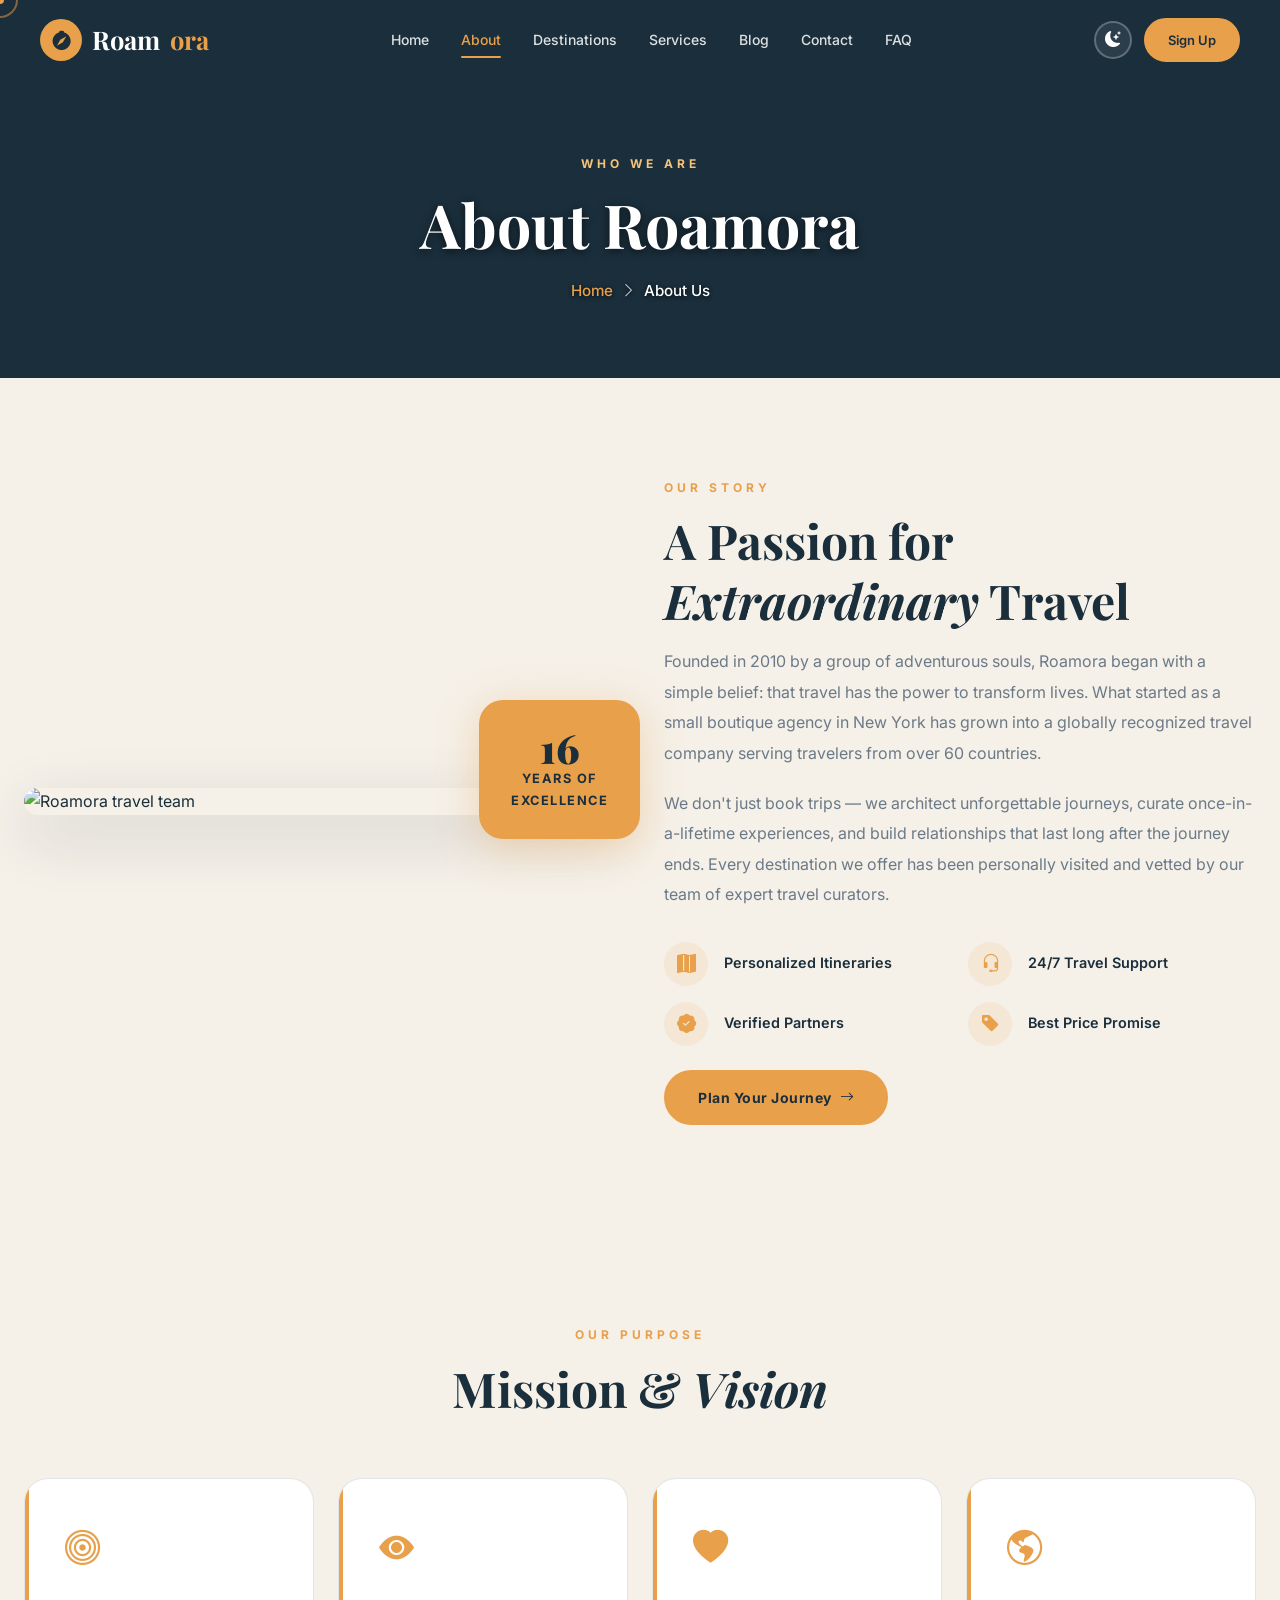
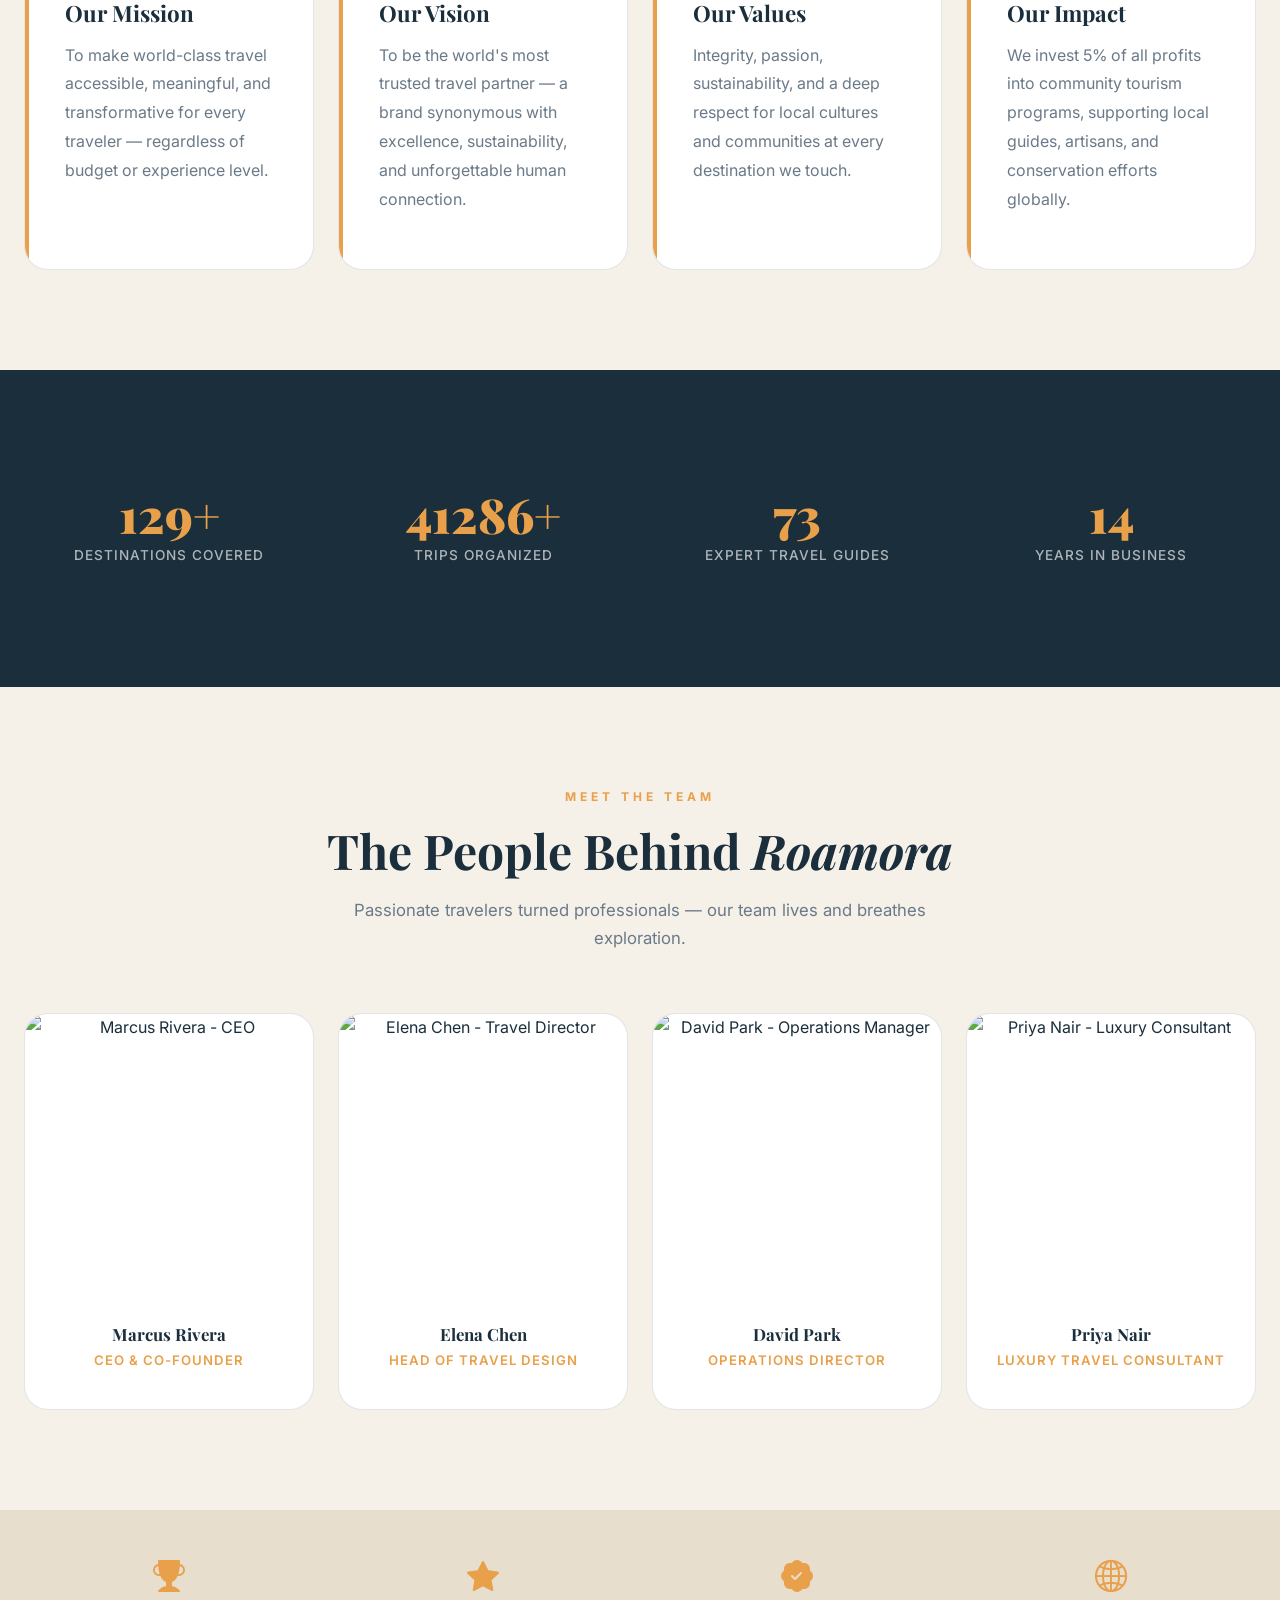
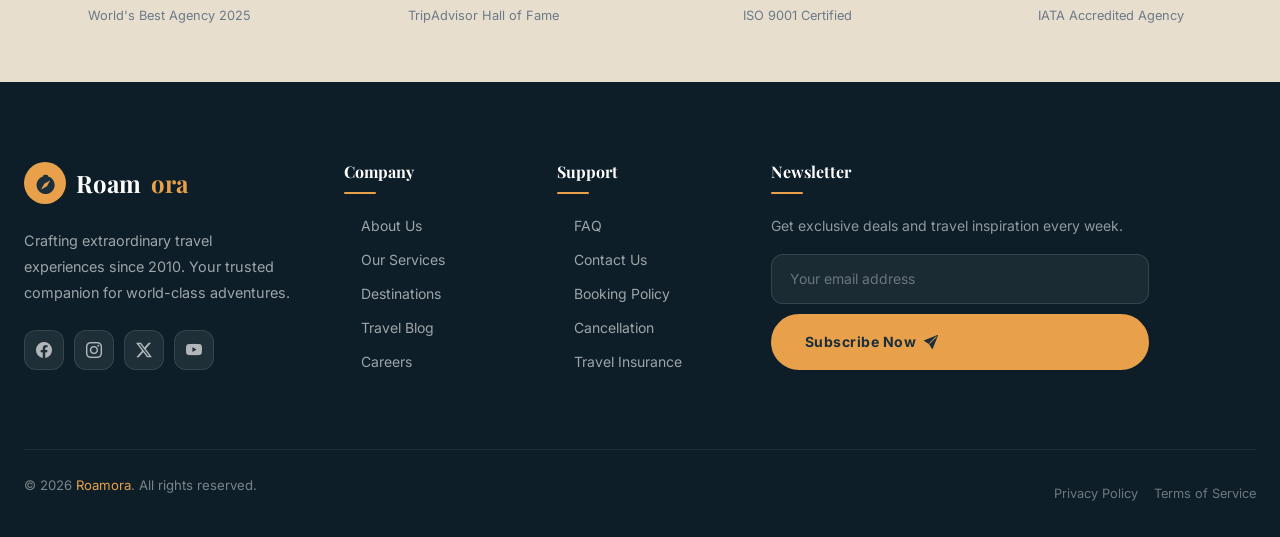
==== about.html @ a5a267d6 "Initial commit of Roamora Tourism website" ====
<!DOCTYPE html>
<html lang="en" data-theme="light">
<head>
  <meta charset="UTF-8">
  <meta name="viewport" content="width=device-width, initial-scale=1.0">
  <meta name="description" content="Learn about Roamora — our story, mission, team and commitment to delivering extraordinary travel experiences since 2010.">
  <title>About Us | Roamora Travel & Tourism</title>
  <link rel="canonical" href="about.html">
  <link rel="stylesheet" href="https://cdn.jsdelivr.net/npm/bootstrap@5.3.3/dist/css/bootstrap.min.css">
  <link rel="stylesheet" href="https://cdn.jsdelivr.net/npm/bootstrap-icons@1.11.3/font/bootstrap-icons.min.css">
  <link rel="stylesheet" href="assets/css/style.css">
</head>
<body>

<!-- Page Loader -->
<div class="page-loader" id="pageLoader">
  <div class="loader-logo">Roam<span>ora</span></div>
  <div class="loader-bar"><div class="loader-bar-fill"></div></div>
</div>

<!-- Custom Cursor -->
<div class="cursor-dot"></div>
<div class="cursor-ring"></div>

<!-- Offcanvas -->
<div class="offcanvas-overlay" id="offcanvasOverlay"></div>
<nav class="offcanvas-nav" id="offcanvasNav" aria-label="Mobile navigation">
  <button class="offcanvas-close" id="offcanvasClose"><i class="bi bi-x-lg"></i></button>
  <div class="nav-logo" style="color:#fff;"><div class="nav-logo-icon"><i class="bi bi-compass-fill"></i></div>Roam<span>ora</span></div>
  <div class="offcanvas-links">
    <a href="index.html">Home</a>
    <a href="about.html" class="active">About</a>
    <a href="destinations.html">Destinations</a>
    <a href="services.html">Services</a>
    <a href="blog.html">Blog</a>
    <a href="contact.html">Contact</a>
    <a href="faq.html">FAQ</a>
  </div>
  <div class="offcanvas-buttons">
    <a href="login.html" class="btn-nav-login text-center">Login</a>
    <a href="signup.html" class="btn-nav-signup text-center">Sign Up</a>
  </div>
</nav>

<!-- Navbar -->
<header id="mainNavbar">
  <div class="navbar-inner">
    <a href="index.html" class="nav-logo"><div class="nav-logo-icon"><i class="bi bi-compass-fill"></i></div>Roam<span>ora</span></a>
    <nav class="nav-links">
      <a href="index.html" class="nav-link-item">Home</a>
      <a href="about.html" class="nav-link-item active">About</a>
      <a href="destinations.html" class="nav-link-item">Destinations</a>
      <a href="services.html" class="nav-link-item">Services</a>
      <a href="blog.html" class="nav-link-item">Blog</a>
      <a href="contact.html" class="nav-link-item">Contact</a>
      <a href="faq.html" class="nav-link-item">FAQ</a>
    </nav>
    <div class="nav-actions">
      <button class="theme-toggle" aria-label="Toggle theme"><i class="bi bi-moon-stars-fill"></i></button>
      <a href="signup.html" class="btn-nav-signup">Sign Up</a>
      <button class="mobile-menu-btn" id="mobileMenuBtn"><span></span><span></span><span></span></button>
    </div>
  </div>
</header>

<!-- Page Hero -->
<section class="page-hero">
  <div class="page-hero-bg" style="background-image: url('https://images.unsplash.com/photo-1506197603052-3cc9c3a201bd?w=1600&q=80');"></div>
  <div class="page-hero-overlay"></div>
  <div class="page-hero-content">
    <span class="section-label" style="color:var(--primary-lt);">Who We Are</span>
    <h1>About Roamora</h1>
    <nav class="breadcrumb-custom" aria-label="Breadcrumb">
      <a href="index.html">Home</a>
      <span class="breadcrumb-sep"><i class="bi bi-chevron-right"></i></span>
      <span>About Us</span>
    </nav>
  </div>
</section>

<!-- ═══ OUR STORY ═══ -->
<section class="section-py" aria-label="Our story">
  <div class="container-xl">
    <div class="row align-items-center g-5">
      <div class="col-lg-6 reveal-left">
        <div class="position-relative">
          <img src="https://images.unsplash.com/photo-1488646953014-85cb44e25828?w=800&q=80" alt="Roamora travel team" class="img-fluid" style="border-radius:var(--radius-lg); box-shadow:var(--shadow-lg);" loading="lazy">
          <div style="position:absolute; bottom:-24px; right:-24px; background:var(--primary); color:var(--secondary); padding:28px 32px; border-radius:var(--radius-lg); box-shadow:var(--shadow-glow); text-align:center;">
            <div style="font-family:var(--font-head); font-size:2.5rem; font-weight:900; line-height:1;">16</div>
            <div style="font-size:0.8rem; font-weight:700; text-transform:uppercase; letter-spacing:1.5px;">Years of<br>Excellence</div>
          </div>
        </div>
      </div>
      <div class="col-lg-6 reveal-right">
        <span class="section-label">Our Story</span>
        <h2 class="section-title">A Passion for <em>Extraordinary</em> Travel</h2>
        <p style="color:var(--text-muted); line-height:1.9; margin-bottom:20px;">Founded in 2010 by a group of adventurous souls, Roamora began with a simple belief: that travel has the power to transform lives. What started as a small boutique agency in New York has grown into a globally recognized travel company serving travelers from over 60 countries.</p>
        <p style="color:var(--text-muted); line-height:1.9; margin-bottom:32px;">We don't just book trips — we architect unforgettable journeys, curate once-in-a-lifetime experiences, and build relationships that last long after the journey ends. Every destination we offer has been personally visited and vetted by our team of expert travel curators.</p>
        <div class="row g-3 mb-36">
          <div class="col-6">
            <div class="d-flex gap-3 align-items-center">
              <div style="width:44px; height:44px; background:rgba(232,160,74,0.12); border-radius:50%; display:flex; align-items:center; justify-content:center; color:var(--primary); font-size:1.2rem; flex-shrink:0;"><i class="bi bi-map-fill"></i></div>
              <span style="font-weight:600; font-size:0.9rem;">Personalized Itineraries</span>
            </div>
          </div>
          <div class="col-6">
            <div class="d-flex gap-3 align-items-center">
              <div style="width:44px; height:44px; background:rgba(232,160,74,0.12); border-radius:50%; display:flex; align-items:center; justify-content:center; color:var(--primary); font-size:1.2rem; flex-shrink:0;"><i class="bi bi-headset"></i></div>
              <span style="font-weight:600; font-size:0.9rem;">24/7 Travel Support</span>
            </div>
          </div>
          <div class="col-6">
            <div class="d-flex gap-3 align-items-center">
              <div style="width:44px; height:44px; background:rgba(232,160,74,0.12); border-radius:50%; display:flex; align-items:center; justify-content:center; color:var(--primary); font-size:1.2rem; flex-shrink:0;"><i class="bi bi-patch-check-fill"></i></div>
              <span style="font-weight:600; font-size:0.9rem;">Verified Partners</span>
            </div>
          </div>
          <div class="col-6">
            <div class="d-flex gap-3 align-items-center">
              <div style="width:44px; height:44px; background:rgba(232,160,74,0.12); border-radius:50%; display:flex; align-items:center; justify-content:center; color:var(--primary); font-size:1.2rem; flex-shrink:0;"><i class="bi bi-tag-fill"></i></div>
              <span style="font-weight:600; font-size:0.9rem;">Best Price Promise</span>
            </div>
          </div>
        </div>
        <div class="mt-4">
          <a href="contact.html" class="btn-primary-custom"><span>Plan Your Journey</span><i class="bi bi-arrow-right"></i></a>
        </div>
      </div>
    </div>
  </div>
</section>

<!-- ═══ MISSION & VISION ═══ -->
<section class="section-py bg-light-custom" aria-label="Mission and vision">
  <div class="container-xl">
    <div class="section-header centered">
      <span class="section-label">Our Purpose</span>
      <h2 class="section-title reveal">Mission & <em>Vision</em></h2>
    </div>
    <div class="row g-4">
      <div class="col-md-6 col-lg-3">
        <div class="mv-card reveal delay-1">
          <div class="mv-card-icon"><i class="bi bi-bullseye"></i></div>
          <h3>Our Mission</h3>
          <p>To make world-class travel accessible, meaningful, and transformative for every traveler — regardless of budget or experience level.</p>
        </div>
      </div>
      <div class="col-md-6 col-lg-3">
        <div class="mv-card reveal delay-2">
          <div class="mv-card-icon"><i class="bi bi-eye-fill"></i></div>
          <h3>Our Vision</h3>
          <p>To be the world's most trusted travel partner — a brand synonymous with excellence, sustainability, and unforgettable human connection.</p>
        </div>
      </div>
      <div class="col-md-6 col-lg-3">
        <div class="mv-card reveal delay-3">
          <div class="mv-card-icon"><i class="bi bi-heart-fill"></i></div>
          <h3>Our Values</h3>
          <p>Integrity, passion, sustainability, and a deep respect for local cultures and communities at every destination we touch.</p>
        </div>
      </div>
      <div class="col-md-6 col-lg-3">
        <div class="mv-card reveal delay-4">
          <div class="mv-card-icon"><i class="bi bi-globe-americas"></i></div>
          <h3>Our Impact</h3>
          <p>We invest 5% of all profits into community tourism programs, supporting local guides, artisans, and conservation efforts globally.</p>
        </div>
      </div>
    </div>
  </div>
</section>

<!-- ═══ COUNTER SECTION ═══ -->
<section class="counter-section section-py" aria-label="Statistics">
  <div class="container-xl">
    <div class="row g-4">
      <div class="col-6 col-md-3">
        <div class="counter-item reveal delay-1">
          <span class="counter-number" data-count="150" data-suffix="+">0</span>
          <div class="counter-label">Destinations Covered</div>
        </div>
      </div>
      <div class="col-6 col-md-3">
        <div class="counter-item reveal delay-2">
          <span class="counter-number" data-count="48000" data-suffix="+">0</span>
          <div class="counter-label">Trips Organized</div>
        </div>
      </div>
      <div class="col-6 col-md-3">
        <div class="counter-item reveal delay-3">
          <span class="counter-number" data-count="85" data-suffix="">0</span>
          <div class="counter-label">Expert Travel Guides</div>
        </div>
      </div>
      <div class="col-6 col-md-3">
        <div class="counter-item reveal delay-4">
          <span class="counter-number" data-count="16" data-suffix="">0</span>
          <div class="counter-label">Years in Business</div>
        </div>
      </div>
    </div>
  </div>
</section>

<!-- ═══ TEAM ═══ -->
<section class="section-py" aria-label="Our team">
  <div class="container-xl">
    <div class="section-header centered">
      <span class="section-label">Meet the Team</span>
      <h2 class="section-title reveal">The People Behind <em>Roamora</em></h2>
      <p class="section-desc reveal delay-1 mx-auto">Passionate travelers turned professionals — our team lives and breathes exploration.</p>
    </div>
    <div class="row g-4">
      <div class="col-sm-6 col-lg-3">
        <div class="team-card reveal delay-1">
          <div class="team-card-img-wrap">
            <img src="https://images.unsplash.com/photo-1560250097-0b93528c311a?w=400&q=80" alt="Marcus Rivera - CEO" class="team-card-img" loading="lazy">
            <div class="team-social-overlay">
              <a href="#" aria-label="LinkedIn"><i class="bi bi-linkedin"></i></a>
              <a href="#" aria-label="Instagram"><i class="bi bi-instagram"></i></a>
              <a href="#" aria-label="Twitter"><i class="bi bi-twitter-x"></i></a>
            </div>
          </div>
          <div class="team-card-body">
            <h3 class="team-name">Marcus Rivera</h3>
            <p class="team-role">CEO & Co-Founder</p>
          </div>
        </div>
      </div>
      <div class="col-sm-6 col-lg-3">
        <div class="team-card reveal delay-2">
          <div class="team-card-img-wrap">
            <img src="https://images.unsplash.com/photo-1573496359142-b8d87734a5a2?w=400&q=80" alt="Elena Chen - Travel Director" class="team-card-img" loading="lazy">
            <div class="team-social-overlay">
              <a href="#" aria-label="LinkedIn"><i class="bi bi-linkedin"></i></a>
              <a href="#" aria-label="Instagram"><i class="bi bi-instagram"></i></a>
              <a href="#" aria-label="Twitter"><i class="bi bi-twitter-x"></i></a>
            </div>
          </div>
          <div class="team-card-body">
            <h3 class="team-name">Elena Chen</h3>
            <p class="team-role">Head of Travel Design</p>
          </div>
        </div>
      </div>
      <div class="col-sm-6 col-lg-3">
        <div class="team-card reveal delay-3">
          <div class="team-card-img-wrap">
            <img src="https://images.unsplash.com/photo-1472099645785-5658abf4ff4e?w=400&q=80" alt="David Park - Operations Manager" class="team-card-img" loading="lazy">
            <div class="team-social-overlay">
              <a href="#" aria-label="LinkedIn"><i class="bi bi-linkedin"></i></a>
              <a href="#" aria-label="Instagram"><i class="bi bi-instagram"></i></a>
              <a href="#" aria-label="Twitter"><i class="bi bi-twitter-x"></i></a>
            </div>
          </div>
          <div class="team-card-body">
            <h3 class="team-name">David Park</h3>
            <p class="team-role">Operations Director</p>
          </div>
        </div>
      </div>
      <div class="col-sm-6 col-lg-3">
        <div class="team-card reveal delay-4">
          <div class="team-card-img-wrap">
            <img src="https://images.unsplash.com/photo-1580489944761-15a19d654956?w=400&q=80" alt="Priya Nair - Luxury Consultant" class="team-card-img" loading="lazy">
            <div class="team-social-overlay">
              <a href="#" aria-label="LinkedIn"><i class="bi bi-linkedin"></i></a>
              <a href="#" aria-label="Instagram"><i class="bi bi-instagram"></i></a>
              <a href="#" aria-label="Twitter"><i class="bi bi-twitter-x"></i></a>
            </div>
          </div>
          <div class="team-card-body">
            <h3 class="team-name">Priya Nair</h3>
            <p class="team-role">Luxury Travel Consultant</p>
          </div>
        </div>
      </div>
    </div>
  </div>
</section>

<!-- ═══ AWARDS STRIP ═══ -->
<div class="awards-strip">
  <div class="container-xl">
    <div class="row text-center g-4">
      <div class="col-6 col-md-3"><div class="award-item reveal delay-1"><i class="bi bi-trophy-fill"></i><p>World's Best Agency 2025</p></div></div>
      <div class="col-6 col-md-3"><div class="award-item reveal delay-2"><i class="bi bi-star-fill"></i><p>TripAdvisor Hall of Fame</p></div></div>
      <div class="col-6 col-md-3"><div class="award-item reveal delay-3"><i class="bi bi-patch-check-fill"></i><p>ISO 9001 Certified</p></div></div>
      <div class="col-6 col-md-3"><div class="award-item reveal delay-4"><i class="bi bi-globe2"></i><p>IATA Accredited Agency</p></div></div>
    </div>
  </div>
</div>

<!-- Footer -->
<footer role="contentinfo">
  <div class="footer-top">
    <div class="container-xl">
      <div class="row g-5">
        <div class="col-lg-3 col-md-6">
          <div class="nav-logo mb-4" style="color:#fff; font-size:1.5rem;"><div class="nav-logo-icon"><i class="bi bi-compass-fill"></i></div>Roam<span>ora</span></div>
          <p class="footer-brand-text">Crafting extraordinary travel experiences since 2010. Your trusted companion for world-class adventures.</p>
          <div class="social-links">
            <a href="#" class="social-link" aria-label="Facebook"><i class="bi bi-facebook"></i></a>
            <a href="#" class="social-link" aria-label="Instagram"><i class="bi bi-instagram"></i></a>
            <a href="#" class="social-link" aria-label="Twitter"><i class="bi bi-twitter-x"></i></a>
            <a href="#" class="social-link" aria-label="YouTube"><i class="bi bi-youtube"></i></a>
          </div>
        </div>
        <div class="col-lg-2 col-md-3 col-6">
          <h4 class="footer-heading">Company</h4>
          <ul class="footer-links">
            <li><a href="about.html">About Us</a></li>
            <li><a href="services.html">Our Services</a></li>
            <li><a href="destinations.html">Destinations</a></li>
            <li><a href="blog.html">Travel Blog</a></li>
            <li><a href="contact.html">Careers</a></li>
          </ul>
        </div>
        <div class="col-lg-2 col-md-3 col-6">
          <h4 class="footer-heading">Support</h4>
          <ul class="footer-links">
            <li><a href="faq.html">FAQ</a></li>
            <li><a href="contact.html">Contact Us</a></li>
            <li><a href="#">Booking Policy</a></li>
            <li><a href="#">Cancellation</a></li>
            <li><a href="#">Travel Insurance</a></li>
          </ul>
        </div>
        <div class="col-lg-4 col-md-6">
          <h4 class="footer-heading">Newsletter</h4>
          <p style="color:rgba(255,255,255,0.55); font-size:0.875rem; margin-bottom:16px; line-height:1.7;">Get exclusive deals and travel inspiration every week.</p>
          <form data-validate>
            <input type="email" class="footer-newsletter-input" placeholder="Your email address" required>
            <button type="submit" class="btn-primary-custom w-100"><span>Subscribe Now</span><i class="bi bi-send-fill"></i></button>
          </form>
        </div>
      </div>
    </div>
  </div>
  <div class="container-xl">
    <div class="footer-bottom">
      <p class="footer-copyright">© 2026 <span>Roamora</span>. All rights reserved.</p>
      <div style="display:flex; gap:16px; font-size:0.8rem; color:rgba(255,255,255,0.4);">
        <a href="#" style="color:rgba(255,255,255,0.4);">Privacy Policy</a>
        <a href="#" style="color:rgba(255,255,255,0.4);">Terms of Service</a>
      </div>
    </div>
  </div>
</footer>

<button id="backToTop" aria-label="Back to top"><i class="bi bi-arrow-up"></i></button>
<script src="https://cdn.jsdelivr.net/npm/bootstrap@5.3.3/dist/js/bootstrap.bundle.min.js"></script>
<script src="assets/js/main.js"></script>
</body>
</html>
---- assets/css/style.css ----
/* ============================================================
   Roamora — Travel & Tourism Master Stylesheet
   Colors: Primary #E8A04A | Secondary #1A2E3B | Tertiary #F5F0E8
   ============================================================ */

/* ── Google Fonts ── */
@import url('https://fonts.googleapis.com/css2?family=Playfair+Display:ital,wght@0,400;0,600;0,700;0,900;1,400;1,700&family=Inter:wght@300;400;500;600;700&display=swap');

/* ── CSS Custom Properties ── */
:root {
  --primary:    #E8A04A;
  --primary-dk: #c8832e;
  --primary-lt: #f5c47b;
  --secondary:  #1A2E3B;
  --secondary-lt: #263d4e;
  --tertiary:   #F5F0E8;
  --tertiary-dk: #e8dece;
  --white:      #ffffff;
  --black:      #0a0a0a;
  --text-dark:  #1A2E3B;
  --text-muted: #6b7a88;
  --border:     rgba(26,46,59,0.12);

  --font-head: 'Playfair Display', Georgia, serif;
  --font-body: 'Inter', system-ui, sans-serif;

  --radius:    12px;
  --radius-lg: 24px;
  --radius-xl: 40px;
  --shadow-sm: 0 2px 8px rgba(26,46,59,0.08);
  --shadow-md: 0 8px 32px rgba(26,46,59,0.12);
  --shadow-lg: 0 20px 60px rgba(26,46,59,0.18);
  --shadow-glow: 0 8px 40px rgba(232,160,74,0.35);

  --transition: 0.35s cubic-bezier(0.25, 0.8, 0.25, 1);
  --transition-fast: 0.2s ease;

  --navbar-h: 80px;
  --section-py: 100px;
}

/* Dark Mode Variables */
[data-theme="dark"] {
  --tertiary:   #0f1c25;
  --tertiary-dk: #0a1520;
  --text-dark:  #e8e0d4;
  --text-muted: #9aabb8;
  --border:     rgba(255,255,255,0.08);
  --white:      #1a2e3b;
  --black:      #f5f0e8;
  --shadow-sm: 0 2px 8px rgba(0,0,0,0.3);
  --shadow-md: 0 8px 32px rgba(0,0,0,0.4);
  --shadow-lg: 0 20px 60px rgba(0,0,0,0.5);
}

/* ── Reset & Base ── */
*, *::before, *::after { box-sizing: border-box; margin: 0; padding: 0; }

html {
  scroll-behavior: smooth;
  font-size: 16px;
}

body {
  font-family: var(--font-body);
  color: var(--text-dark);
  background: var(--tertiary);
  line-height: 1.7;
  overflow-x: hidden;
  transition: background 0.4s ease, color 0.4s ease;
}

img { max-width: 100%; height: auto; display: block; }
a { text-decoration: none; color: inherit; transition: var(--transition-fast); }
ul { list-style: none; padding: 0; }

/* ── Custom Scrollbar ── */
::-webkit-scrollbar { width: 6px; }
::-webkit-scrollbar-track { background: var(--tertiary-dk); }
::-webkit-scrollbar-thumb { background: var(--primary); border-radius: 3px; }

/* ── Custom Cursor ── */
.cursor-dot, .cursor-ring {
  position: fixed;
  pointer-events: none;
  z-index: 9999;
  border-radius: 50%;
  transform: translate(-50%, -50%);
  transition: opacity 0.3s;
}
.cursor-dot {
  width: 8px; height: 8px;
  background: var(--primary);
}
.cursor-ring {
  width: 36px; height: 36px;
  border: 2px solid var(--primary);
  opacity: 0.5;
  transition: width 0.3s, height 0.3s, opacity 0.3s;
}
.cursor-ring.hovered { width: 54px; height: 54px; opacity: 0.25; }

/* ── Typography ── */
h1, h2, h3, h4, h5, h6 {
  font-family: var(--font-head);
  line-height: 1.25;
  color: var(--text-dark);
}

.section-label {
  font-family: var(--font-body);
  font-size: 0.75rem;
  font-weight: 700;
  text-transform: uppercase;
  letter-spacing: 4px;
  color: var(--primary);
  display: block;
  margin-bottom: 0.75rem;
}

.section-title {
  font-size: clamp(2rem, 4vw, 3rem);
  font-weight: 700;
  margin-bottom: 1rem;
}

.section-desc {
  font-size: 1.05rem;
  color: var(--text-muted);
  max-width: 580px;
}

/* ── Buttons ── */
.btn-primary-custom {
  display: inline-flex;
  align-items: center;
  gap: 8px;
  padding: 14px 32px;
  background: var(--primary);
  color: var(--secondary);
  border: 2px solid var(--primary);
  border-radius: var(--radius-xl);
  font-family: var(--font-body);
  font-weight: 700;
  font-size: 0.875rem;
  letter-spacing: 0.5px;
  cursor: pointer;
  transition: var(--transition);
  position: relative;
  overflow: hidden;
}
.btn-primary-custom::after {
  content: '';
  position: absolute;
  inset: 0;
  background: var(--secondary);
  transform: scaleX(0);
  transform-origin: right;
  transition: transform 0.4s ease;
  z-index: 0;
}
.btn-primary-custom:hover::after { transform: scaleX(1); transform-origin: left; }
.btn-primary-custom span, .btn-primary-custom i {
  position: relative; z-index: 1;
}
.btn-primary-custom:hover {
  color: var(--primary);
  border-color: var(--secondary);
  box-shadow: var(--shadow-glow);
}

.btn-outline-custom {
  display: inline-flex;
  align-items: center;
  gap: 8px;
  padding: 13px 32px;
  background: transparent;
  color: var(--primary);
  border: 2px solid var(--primary);
  border-radius: var(--radius-xl);
  font-family: var(--font-body);
  font-weight: 700;
  font-size: 0.875rem;
  letter-spacing: 0.5px;
  cursor: pointer;
  transition: var(--transition);
}
.btn-outline-custom:hover {
  background: var(--primary);
  color: var(--secondary);
  box-shadow: var(--shadow-glow);
}

.btn-white-custom {
  display: inline-flex;
  align-items: center;
  gap: 8px;
  padding: 14px 32px;
  background: var(--white);
  color: var(--secondary);
  border: 2px solid var(--white);
  border-radius: var(--radius-xl);
  font-family: var(--font-body);
  font-weight: 700;
  font-size: 0.875rem;
  letter-spacing: 0.5px;
  cursor: pointer;
  transition: var(--transition);
}
.btn-white-custom:hover {
  background: var(--primary);
  border-color: var(--primary);
  color: var(--secondary);
  box-shadow: var(--shadow-glow);
}

/* ── Navbar ── */
#mainNavbar {
  position: fixed;
  top: 0; left: 0; right: 0;
  z-index: 1000;
  height: var(--navbar-h);
  background: transparent;
  transition: background 0.4s ease, box-shadow 0.4s ease, height 0.3s ease;
}
#mainNavbar.scrolled {
  background: var(--secondary);
  box-shadow: var(--shadow-md);
  height: 66px;
}
[data-theme="dark"] #mainNavbar.scrolled { background: #0d1e28; }

.navbar-inner {
  display: flex;
  align-items: center;
  justify-content: space-between;
  height: 100%;
  padding: 0 40px;
  max-width: 1400px;
  margin: 0 auto;
}

.nav-logo {
  display: flex;
  align-items: center;
  gap: 10px;
  color: var(--white);
  font-family: var(--font-head);
  font-size: 1.6rem;
  font-weight: 700;
  white-space: nowrap;
}
/* In dark mode --white becomes dark navy, so force a light visible color */
[data-theme="dark"] .nav-logo { color: #f0e8d8; }
.nav-logo-icon {
  width: 42px; height: 42px;
  background: var(--primary);
  border-radius: 50%;
  display: flex;
  align-items: center;
  justify-content: center;
  font-size: 1.2rem;
  color: var(--secondary);
  flex-shrink: 0;
}
.nav-logo span { color: var(--primary); }

.nav-links {
  display: flex;
  align-items: center;
  gap: 2rem;
}
.nav-link-item {
  color: rgba(255,255,255,0.85);
  font-size: 0.875rem;
  font-weight: 500;
  position: relative;
  padding: 4px 0;
  transition: color var(--transition-fast);
}
.nav-link-item::after {
  content: '';
  position: absolute;
  bottom: -2px; left: 0;
  width: 0; height: 2px;
  background: var(--primary);
  border-radius: 2px;
  transition: width var(--transition);
}
.nav-link-item:hover, .nav-link-item.active {
  color: var(--primary);
}
.nav-link-item:hover::after, .nav-link-item.active::after { width: 100%; }

.nav-actions {
  display: flex;
  align-items: center;
  gap: 12px;
}

.btn-nav-login {
  padding: 9px 22px;
  border-radius: var(--radius-xl);
  border: 2px solid var(--primary);
  color: var(--primary);
  font-size: 0.813rem;
  font-weight: 600;
  background: transparent;
  transition: var(--transition);
  cursor: pointer;
}
.btn-nav-login:hover {
  background: var(--primary);
  color: var(--secondary);
}

.btn-nav-signup {
  padding: 9px 22px;
  border-radius: var(--radius-xl);
  border: 2px solid var(--primary);
  color: var(--secondary);
  font-size: 0.813rem;
  font-weight: 600;
  background: var(--primary);
  transition: var(--transition);
  cursor: pointer;
}
.btn-nav-signup:hover {
  background: var(--primary-dk);
  border-color: var(--primary-dk);
}

/* Theme Toggle */
.theme-toggle {
  width: 38px; height: 38px;
  border-radius: 50%;
  border: 2px solid rgba(255,255,255,0.25);
  background: rgba(255,255,255,0.08);
  color: var(--white);
  cursor: pointer;
  display: flex;
  align-items: center;
  justify-content: center;
  font-size: 1rem;
  transition: var(--transition);
  backdrop-filter: blur(4px);
}
.theme-toggle:hover {
  background: var(--primary);
  border-color: var(--primary);
  color: var(--secondary);
}

/* Mobile Menu Toggle */
.mobile-menu-btn {
  display: none;
  width: 38px; height: 38px;
  flex-direction: column;
  align-items: center;
  justify-content: center;
  gap: 5px;
  cursor: pointer;
  padding: 4px;
}
.mobile-menu-btn span {
  display: block;
  width: 24px; height: 2px;
  background: var(--white);
  border-radius: 2px;
  transition: var(--transition);
}
.mobile-menu-btn.open span:nth-child(1) { transform: rotate(45deg) translate(5px, 5px); }
.mobile-menu-btn.open span:nth-child(2) { opacity: 0; }
.mobile-menu-btn.open span:nth-child(3) { transform: rotate(-45deg) translate(5px, -5px); }

/* Offcanvas */
.offcanvas-nav {
  position: fixed;
  top: 0; right: -100%;
  width: min(320px, 85vw);
  height: 100%;
  background: var(--secondary);
  z-index: 1100;
  padding: 40px 32px;
  display: flex;
  flex-direction: column;
  transition: right 0.4s cubic-bezier(0.25, 0.8, 0.25, 1);
  overflow-y: auto;
}
.offcanvas-nav.open { right: 0; }

.offcanvas-overlay {
  display: none;
  position: fixed;
  inset: 0;
  background: rgba(0,0,0,0.6);
  z-index: 1050;
  backdrop-filter: blur(4px);
}
.offcanvas-overlay.open { display: block; }

.offcanvas-close {
  position: absolute;
  top: 20px; right: 20px;
  width: 36px; height: 36px;
  background: rgba(255,255,255,0.1);
  border: none;
  border-radius: 50%;
  color: var(--white);
  cursor: pointer;
  display: flex;
  align-items: center;
  justify-content: center;
  font-size: 1.1rem;
  transition: var(--transition-fast);
}
.offcanvas-close:hover { background: var(--primary); color: var(--secondary); }

.offcanvas-links {
  margin-top: 60px;
  display: flex;
  flex-direction: column;
  gap: 8px;
}
.offcanvas-links a {
  color: rgba(255,255,255,0.85);
  font-size: 1.05rem;
  font-weight: 500;
  padding: 12px 16px;
  border-radius: var(--radius);
  transition: var(--transition-fast);
  border-left: 3px solid transparent;
}
.offcanvas-links a:hover {
  color: var(--primary);
  background: rgba(255,255,255,0.05);
  border-left-color: var(--primary);
  padding-left: 20px;
}
.offcanvas-buttons { margin-top: 32px; display: flex; flex-direction: column; gap: 12px; }
.offcanvas-buttons .btn-nav-login,
.offcanvas-buttons .btn-nav-signup { width: 100%; text-align: center; justify-content: center; display: flex; }

/* ── Page Header (inner pages) ── */
.page-hero {
  min-height: 42vh;
  background: var(--secondary);
  position: relative;
  display: flex;
  align-items: center;
  justify-content: center;
  overflow: hidden;
  padding-top: var(--navbar-h);
}
.page-hero-bg {
  position: absolute;
  inset: 0;
  background-size: cover;
  background-position: center;
  opacity: 0.25;
  transform: scale(1.05);
  transition: transform 8s ease;
}
.page-hero-overlay {
  position: absolute;
  inset: 0;
  background: linear-gradient(135deg, var(--secondary) 0%, rgba(26,46,59,0.7) 100%);
}
.page-hero-content {
  position: relative;
  z-index: 2;
  text-align: center;
  padding: 60px 20px;
}
.page-hero-content h1 {
  color: var(--white);
  font-size: clamp(2.2rem, 5vw, 3.8rem);
  font-weight: 700;
  margin-bottom: 16px;
  text-shadow: 0 2px 8px rgba(0,0,0,0.6);
}
.page-hero-content p {
  font-size: 1.1rem;
  color: #ffffff;
  font-weight: 500;
  text-shadow: 0 2px 8px rgba(0,0,0,0.6);
  max-width: 520px;
  margin: 0 auto 24px auto;
  line-height: 1.8;
}
.breadcrumb-custom {
  display: flex;
  align-items: center;
  justify-content: center;
  gap: 8px;
  color: #ffffff;
  font-size: 0.95rem;
  font-weight: 500;
  text-shadow: 0 1px 4px rgba(0,0,0,0.8);
}
.breadcrumb-custom a { color: var(--primary); text-shadow: 0 1px 4px rgba(0,0,0,0.8); }
.breadcrumb-custom a:hover { color: var(--primary-lt); }
.breadcrumb-sep { color: rgba(255,255,255,0.8); }

/* ── Hero (Home) ── */
.hero {
  min-height: 100vh;
  position: relative;
  display: flex;
  align-items: center;
  overflow: hidden;
  background: var(--secondary);
}

.hero-bg {
  position: absolute;
  inset: 0;
  background-size: cover;
  background-position: center;
  transform: scale(1.08);
  animation: heroZoom 18s ease-in-out infinite alternate;
}
@keyframes heroZoom {
  0%   { transform: scale(1.08); }
  100% { transform: scale(1.15); }
}

.hero-overlay {
  position: absolute;
  inset: 0;
  background: linear-gradient(
    135deg,
    rgba(26,46,59,0.92) 0%,
    rgba(26,46,59,0.6) 50%,
    rgba(232,160,74,0.15) 100%
  );
}

.hero-particles {
  position: absolute;
  inset: 0;
  pointer-events: none;
  z-index: 1;
}
.particle {
  position: absolute;
  border-radius: 50%;
  background: var(--primary);
  opacity: 0;
  animation: floatUp var(--dur, 6s) ease-in-out infinite;
  animation-delay: var(--delay, 0s);
}
@keyframes floatUp {
  0%   { opacity: 0; transform: translateY(0) scale(0.5); }
  20%  { opacity: 0.6; }
  80%  { opacity: 0.3; }
  100% { opacity: 0; transform: translateY(-120px) scale(1.5); }
}

.hero-content {
  position: relative;
  z-index: 3;
  padding: calc(var(--navbar-h) + 40px) 0 80px;
}

.hero-badge {
  display: inline-flex;
  align-items: center;
  gap: 8px;
  padding: 8px 20px;
  background: rgba(232,160,74,0.15);
  border: 1px solid rgba(232,160,74,0.4);
  border-radius: var(--radius-xl);
  color: var(--primary);
  font-size: 0.8rem;
  font-weight: 600;
  letter-spacing: 2px;
  text-transform: uppercase;
  margin-bottom: 24px;
  animation: fadeSlideUp 0.8s ease 0.2s both;
  backdrop-filter: blur(8px);
}

.hero-title {
  font-size: clamp(3rem, 7vw, 5.5rem);
  font-weight: 900;
  color: var(--white);
  line-height: 1.1;
  margin-bottom: 28px;
  animation: fadeSlideUp 0.8s ease 0.4s both;
}
.hero-title .highlight {
  color: var(--primary);
  position: relative;
  display: inline-block;
}
.hero-title .highlight::after {
  content: '';
  position: absolute;
  bottom: 4px; left: 0; right: 0;
  height: 4px;
  background: var(--primary);
  border-radius: 2px;
  opacity: 0.4;
}

.hero-desc {
  font-size: 1.1rem;
  color: #ffffff;
  font-weight: 500;
  text-shadow: 0 2px 8px rgba(0,0,0,0.6);
  max-width: 520px;
  margin-bottom: 44px;
  animation: fadeSlideUp 0.8s ease 0.6s both;
  line-height: 1.8;
}

.hero-actions {
  display: flex;
  gap: 16px;
  flex-wrap: wrap;
  animation: fadeSlideUp 0.8s ease 0.8s both;
}

.hero-scroll {
  position: absolute;
  bottom: 40px; left: 50%;
  transform: translateX(-50%);
  z-index: 4;
  display: flex;
  flex-direction: column;
  align-items: center;
  gap: 8px;
  color: rgba(255,255,255,0.6);
  font-size: 0.75rem;
  letter-spacing: 2px;
  animation: bounce 2s infinite;
}
.hero-scroll-line {
  width: 1px; height: 50px;
  background: linear-gradient(to bottom, transparent, var(--primary));
}
@keyframes bounce {
  0%, 100% { transform: translateX(-50%) translateY(0); }
  50%       { transform: translateX(-50%) translateY(8px); }
}

/* Hero Search */
.hero-search {
  background: rgba(255,255,255,0.08);
  backdrop-filter: blur(16px);
  border: 1px solid rgba(255,255,255,0.15);
  border-radius: var(--radius-lg);
  padding: 24px 28px;
  display: flex;
  gap: 16px;
  flex-wrap: wrap;
  align-items: flex-end;
  animation: fadeSlideUp 0.8s ease 1s both;
  margin-top: 44px;
  max-width: 780px;
}
.hero-search-field {
  flex: 1;
  min-width: 140px;
}
.hero-search-field label {
  display: block;
  color: rgba(255,255,255,0.65);
  font-size: 0.75rem;
  font-weight: 600;
  letter-spacing: 1px;
  text-transform: uppercase;
  margin-bottom: 8px;
}
.hero-search-field select,
.hero-search-field input {
  width: 100%;
  background: rgba(255,255,255,0.08);
  border: 1px solid rgba(255,255,255,0.2);
  border-radius: var(--radius);
  padding: 10px 14px;
  color: var(--white);
  font-family: var(--font-body);
  font-size: 0.9rem;
  outline: none;
  transition: border-color var(--transition-fast);
}
.hero-search-field select option { background: var(--secondary); }
.hero-search-field input::placeholder { color: rgba(255,255,255,0.45); }
.hero-search-field select:focus,
.hero-search-field input:focus { border-color: var(--primary); }

/* ── Scroll Animations ── */
@keyframes fadeSlideUp {
  from { opacity: 0; transform: translateY(30px); }
  to   { opacity: 1; transform: translateY(0); }
}
@keyframes fadeIn {
  from { opacity: 0; }
  to   { opacity: 1; }
}
@keyframes slideInLeft {
  from { opacity: 0; transform: translateX(-40px); }
  to   { opacity: 1; transform: translateX(0); }
}
@keyframes slideInRight {
  from { opacity: 0; transform: translateX(40px); }
  to   { opacity: 1; transform: translateX(0); }
}
@keyframes scaleIn {
  from { opacity: 0; transform: scale(0.8); }
  to   { opacity: 1; transform: scale(1); }
}

.reveal {
  opacity: 0;
  transform: translateY(40px);
  transition: opacity 0.7s ease, transform 0.7s ease;
}
.reveal.visible {
  opacity: 1;
  transform: translateY(0);
}
.reveal-left {
  opacity: 0;
  transform: translateX(-40px);
  transition: opacity 0.7s ease, transform 0.7s ease;
}
.reveal-left.visible { opacity: 1; transform: translateX(0); }
.reveal-right {
  opacity: 0;
  transform: translateX(40px);
  transition: opacity 0.7s ease, transform 0.7s ease;
}
.reveal-right.visible { opacity: 1; transform: translateX(0); }

/* Stagger delays */
.delay-1 { transition-delay: 0.1s; }
.delay-2 { transition-delay: 0.2s; }
.delay-3 { transition-delay: 0.3s; }
.delay-4 { transition-delay: 0.4s; }
.delay-5 { transition-delay: 0.5s; }
.delay-6 { transition-delay: 0.6s; }

/* ── Stats Bar ── */
.stats-bar {
  background: var(--primary);
  padding: 40px 0;
}
[data-theme="dark"] .stats-bar { background: #c8832e; }

.stat-item {
  text-align: center;
  padding: 8px 20px;
}
.stat-number {
  font-family: var(--font-head);
  font-size: 2.5rem;
  font-weight: 900;
  color: var(--secondary);
  display: block;
  line-height: 1;
}
.stat-label {
  font-size: 0.813rem;
  font-weight: 600;
  color: rgba(26,46,59,0.75);
  text-transform: uppercase;
  letter-spacing: 1.5px;
  margin-top: 4px;
}

/* ── Section Common ── */
.section-py { padding: var(--section-py) 0; }
.section-py-sm { padding: 70px 0; }

.section-header { margin-bottom: 60px; }
.section-header.centered { text-align: center; }
.section-header.centered .section-desc { margin: 0 auto; }

/* ── Destination Cards ── */
.dest-card {
  border-radius: var(--radius-lg);
  overflow: hidden;
  position: relative;
  cursor: pointer;
  background: var(--secondary);
  box-shadow: var(--shadow-md);
  transition: transform 0.45s ease, box-shadow 0.45s ease;
}
.dest-card:hover { transform: translateY(-10px); box-shadow: var(--shadow-lg); }

.dest-card-img {
  width: 100%; aspect-ratio: 4/3;
  object-fit: cover;
  transition: transform 0.6s ease;
}
.dest-card:hover .dest-card-img { transform: scale(1.08); }

.dest-card-overlay {
  position: absolute;
  inset: 0;
  background: linear-gradient(to top, rgba(26,46,59,0.95) 0%, rgba(26,46,59,0.1) 55%, transparent 100%);
  display: flex;
  flex-direction: column;
  justify-content: flex-end;
  padding: 28px;
  transition: var(--transition);
}

.dest-card-tag {
  display: inline-block;
  background: var(--primary);
  color: var(--secondary);
  font-size: 0.7rem;
  font-weight: 700;
  text-transform: uppercase;
  letter-spacing: 1.5px;
  padding: 4px 12px;
  border-radius: var(--radius-xl);
  margin-bottom: 12px;
  width: fit-content;
}

.dest-card-title {
  font-family: var(--font-head);
  font-size: 1.5rem;
  font-weight: 700;
  color: var(--white);
  margin-bottom: 6px;
}
.dest-card-meta {
  color: rgba(255,255,255,0.65);
  font-size: 0.85rem;
  display: flex;
  align-items: center;
  gap: 6px;
}

.dest-card-btn {
  margin-top: 16px;
  opacity: 0;
  transform: translateY(10px);
  transition: opacity 0.4s ease, transform 0.4s ease;
}
.dest-card:hover .dest-card-btn { opacity: 1; transform: translateY(0); }

/* Featured Large Card */
.dest-card-lg .dest-card-img { aspect-ratio: 3/4; }

/* ── Feature Icons ── */
.feature-box {
  background: var(--white);
  border-radius: var(--radius-lg);
  padding: 40px 32px;
  text-align: center;
  transition: var(--transition);
  border: 1px solid var(--border);
  position: relative;
  overflow: hidden;
  display: flex;
  flex-direction: column;
  align-items: center;
  height: 100%;
}
[data-theme="dark"] .feature-box { background: var(--secondary-lt); }

.feature-box::before {
  content: '';
  position: absolute;
  top: 0; left: 0; right: 0;
  height: 3px;
  background: linear-gradient(90deg, var(--primary), var(--primary-lt));
  transform: scaleX(0);
  transition: transform 0.4s ease;
}
.feature-box:hover::before { transform: scaleX(1); }
.feature-box:hover { transform: translateY(-8px); box-shadow: var(--shadow-lg); }

.feature-icon {
  width: 80px;
  height: 80px;
  min-width: 80px;
  min-height: 80px;
  background: rgba(232,160,74,0.12);
  border-radius: var(--radius-lg);
  display: flex;
  align-items: center;
  justify-content: center;
  font-size: 2rem;
  color: var(--primary);
  margin: 0 auto 24px;
  transition: var(--transition);
  flex-shrink: 0;
}
.feature-box:hover .feature-icon {
  background: var(--primary);
  color: var(--secondary);
  transform: rotateY(360deg);
  transition: background 0.4s ease, color 0.4s ease, transform 0.8s ease;
}

.feature-box h4 {
  font-size: 1.15rem;
  font-weight: 700;
  margin-bottom: 12px;
}
.feature-box p {
  color: var(--text-muted);
  font-size: 0.9rem;
  line-height: 1.7;
  flex: 1;
}

/* ── Tour / Package Cards ── */
.tour-card {
  background: var(--white);
  border-radius: var(--radius-lg);
  overflow: hidden;
  box-shadow: var(--shadow-sm);
  transition: var(--transition);
  border: 1px solid var(--border);
  height: 100%;
  display: flex;
  flex-direction: column;
}
[data-theme="dark"] .tour-card { background: var(--secondary-lt); }
.tour-card:hover { transform: translateY(-10px); box-shadow: var(--shadow-lg); }

.tour-card-img-wrap {
  position: relative;
  overflow: hidden;
}
.tour-card-img {
  width: 100%; aspect-ratio: 16/10;
  object-fit: cover;
  transition: transform 0.6s ease;
}
.tour-card:hover .tour-card-img { transform: scale(1.07); }

.tour-badge {
  position: absolute;
  top: 16px; left: 16px;
  background: var(--primary);
  color: var(--secondary);
  font-size: 0.7rem;
  font-weight: 700;
  padding: 5px 14px;
  border-radius: var(--radius-xl);
  text-transform: uppercase;
  letter-spacing: 1px;
}
.tour-badge.popular { background: #e85a4a; color: white; }
.tour-badge.new     { background: #4aae8c; color: white; }

.tour-wishlist {
  position: absolute;
  top: 16px; right: 16px;
  width: 36px; height: 36px;
  background: rgba(255,255,255,0.9);
  border-radius: 50%;
  display: flex;
  align-items: center;
  justify-content: center;
  color: var(--text-muted);
  cursor: pointer;
  transition: var(--transition-fast);
  border: none;
  backdrop-filter: blur(4px);
}
.tour-wishlist:hover { background: #e85a4a; color: white; }

.tour-card-body { padding: 24px; flex: 1; display: flex; flex-direction: column; }

.tour-card-meta {
  display: flex;
  align-items: center;
  justify-content: space-between;
  margin-bottom: 12px;
}
.tour-rating {
  display: flex;
  align-items: center;
  gap: 4px;
  color: var(--primary);
  font-size: 0.85rem;
  font-weight: 600;
}
.tour-rating i { font-size: 0.8rem; }
.tour-reviews { color: var(--text-muted); font-size: 0.8rem; }

.tour-card-title {
  font-size: 1.15rem;
  font-weight: 700;
  margin-bottom: 8px;
  color: var(--text-dark);
  transition: color var(--transition-fast);
}
.tour-card:hover .tour-card-title { color: var(--primary); }

.tour-card-info {
  display: flex;
  gap: 16px;
  margin-bottom: 18px;
  flex-wrap: wrap;
}
.tour-info-item {
  display: flex;
  align-items: center;
  gap: 5px;
  color: var(--text-muted);
  font-size: 0.83rem;
}
.tour-info-item i { color: var(--primary); }

.tour-card-info { margin-bottom: auto; }
.tour-card-footer {
  display: flex;
  align-items: center;
  justify-content: space-between;
  padding-top: 18px;
  border-top: 1px solid var(--border);
  margin-top: auto;
}
.tour-price small {
  display: block;
  color: var(--text-muted);
  font-size: 0.75rem;
}
.tour-price strong {
  font-family: var(--font-head);
  font-size: 1.5rem;
  color: var(--primary);
  font-weight: 700;
}

/* ── Testimonials ── */
.testimonial-section {
  background: var(--secondary);
  position: relative;
  overflow: hidden;
}
.testimonial-section::before {
  content: '"';
  position: absolute;
  top: -40px; left: 60px;
  font-family: var(--font-head);
  font-size: 20rem;
  color: rgba(232,160,74,0.06);
  line-height: 1;
  pointer-events: none;
}

.testimonial-card {
  background: rgba(255,255,255,0.05);
  border: 1px solid rgba(255,255,255,0.1);
  border-radius: var(--radius-lg);
  padding: 40px;
  backdrop-filter: blur(8px);
  transition: var(--transition);
  height: 100%;
  display: flex;
  flex-direction: column;
}
.testimonial-card:hover {
  border-color: rgba(232,160,74,0.4);
  background: rgba(255,255,255,0.08);
}
.testimonial-text { flex: 1; }

.testimonial-stars {
  color: var(--primary);
  font-size: 0.9rem;
  margin-bottom: 16px;
}
.testimonial-text {
  color: rgba(255,255,255,0.85);
  font-size: 0.95rem;
  line-height: 1.8;
  font-style: italic;
  margin-bottom: 24px;
}
.testimonial-author {
  display: flex;
  align-items: center;
  gap: 14px;
}
.testimonial-avatar {
  width: 50px; height: 50px;
  border-radius: 50%;
  object-fit: cover;
  border: 2px solid var(--primary);
}
.testimonial-name {
  font-weight: 700;
  color: var(--white);
  font-size: 0.95rem;
}
.testimonial-role {
  color: var(--primary);
  font-size: 0.78rem;
}

/* ── Blog Cards ── */
.blog-card {
  background: var(--white);
  border-radius: var(--radius-lg);
  overflow: hidden;
  transition: var(--transition);
  border: 1px solid var(--border);
  height: 100%;
  display: flex;
  flex-direction: column;
}
[data-theme="dark"] .blog-card { background: var(--secondary-lt); }
.blog-card:hover { transform: translateY(-8px); box-shadow: var(--shadow-lg); }

.blog-card-img-wrap { overflow: hidden; position: relative; }
.blog-card-img {
  width: 100%; aspect-ratio: 16/9;
  object-fit: cover;
  transition: transform 0.6s ease;
}
.blog-card:hover .blog-card-img { transform: scale(1.06); }

.blog-cat {
  position: absolute;
  top: 16px; left: 16px;
  background: var(--primary);
  color: var(--secondary);
  font-size: 0.7rem;
  font-weight: 700;
  padding: 4px 12px;
  border-radius: var(--radius-xl);
  text-transform: uppercase;
  letter-spacing: 1px;
}

.blog-card-body { padding: 24px; flex: 1; display: flex; flex-direction: column; }
.blog-card-excerpt { flex: 1; }
.blog-card-date {
  color: var(--text-muted);
  font-size: 0.8rem;
  margin-bottom: 10px;
  display: flex;
  align-items: center;
  gap: 6px;
}
.blog-card-title {
  font-size: 1.1rem;
  font-weight: 700;
  margin-bottom: 12px;
  line-height: 1.4;
  transition: color var(--transition-fast);
}
.blog-card:hover .blog-card-title { color: var(--primary); }
.blog-card-excerpt { color: var(--text-muted); font-size: 0.875rem; line-height: 1.7; margin-bottom: 20px; margin-top: auto; }
.blog-read-more {
  display: inline-flex;
  align-items: center;
  gap: 6px;
  color: var(--primary);
  font-size: 0.85rem;
  font-weight: 600;
  transition: gap var(--transition-fast);
}
.blog-card:hover .blog-read-more { gap: 12px; }

/* ── Newsletter ── */
.newsletter-section {
  background: var(--secondary);
  position: relative;
  overflow: hidden;
}
.newsletter-section::after {
  content: '';
  position: absolute;
  top: -100px; right: -100px;
  width: 400px; height: 400px;
  background: radial-gradient(circle, rgba(232,160,74,0.15), transparent 70%);
  pointer-events: none;
}
.newsletter-section::before {
  content: '';
  position: absolute;
  bottom: -100px; left: -100px;
  width: 400px; height: 400px;
  background: radial-gradient(circle, rgba(232,160,74,0.1), transparent 70%);
  pointer-events: none;
}

.newsletter-form {
  display: flex;
  gap: 12px;
  max-width: 500px;
  flex-wrap: wrap;
}
.newsletter-input {
  flex: 1;
  min-width: 200px;
  padding: 14px 20px;
  background: rgba(255,255,255,0.08);
  border: 1px solid rgba(255,255,255,0.2);
  border-radius: var(--radius-xl);
  color: var(--white);
  font-family: var(--font-body);
  font-size: 0.9rem;
  outline: none;
  transition: border-color var(--transition-fast);
}
.newsletter-input::placeholder { color: rgba(255,255,255,0.45); }
.newsletter-input:focus { border-color: var(--primary); }

/* ── Footer ── */
footer {
  background: #0d1e28;
  color: rgba(255,255,255,0.7);
}
[data-theme="dark"] footer { background: #080f14; }

.footer-top { padding: 80px 0 60px; }

.footer-brand-text {
  font-size: 0.9rem;
  line-height: 1.8;
  margin-bottom: 24px;
  color: rgba(255,255,255,0.6);
}

.social-links {
  display: flex;
  gap: 10px;
}
.social-link {
  width: 40px; height: 40px;
  background: rgba(255,255,255,0.08);
  border-radius: var(--radius);
  display: flex;
  align-items: center;
  justify-content: center;
  color: rgba(255,255,255,0.65);
  font-size: 1rem;
  transition: var(--transition-fast);
  border: 1px solid rgba(255,255,255,0.1);
}
.social-link:hover {
  background: var(--primary);
  color: var(--secondary);
  border-color: var(--primary);
  transform: translateY(-3px);
}

.footer-heading {
  font-family: var(--font-head);
  font-size: 1rem;
  font-weight: 700;
  color: var(--white);
  margin-bottom: 20px;
  position: relative;
  padding-bottom: 12px;
}
.footer-heading::after {
  content: '';
  position: absolute;
  bottom: 0; left: 0;
  width: 32px; height: 2px;
  background: var(--primary);
  border-radius: 2px;
}

.footer-links li + li { margin-top: 10px; }
.footer-links a {
  color: rgba(255,255,255,0.6);
  font-size: 0.875rem;
  transition: var(--transition-fast);
  display: flex;
  align-items: center;
  gap: 6px;
}
.footer-links a::before {
  content: '→';
  color: var(--primary);
  font-size: 0.75rem;
  opacity: 0;
  transform: translateX(-8px);
  transition: var(--transition-fast);
}
.footer-links a:hover {
  color: var(--primary);
  padding-left: 6px;
}
.footer-links a:hover::before { opacity: 1; transform: translateX(0); }

.footer-newsletter-input {
  width: 100%;
  padding: 12px 18px;
  background: rgba(255,255,255,0.06);
  border: 1px solid rgba(255,255,255,0.12);
  border-radius: var(--radius);
  color: var(--white);
  font-family: var(--font-body);
  font-size: 0.875rem;
  outline: none;
  margin-bottom: 10px;
  transition: border-color var(--transition-fast);
}
.footer-newsletter-input::placeholder { color: rgba(255,255,255,0.35); }
.footer-newsletter-input:focus { border-color: var(--primary); }

.footer-bottom {
  padding: 24px 0;
  border-top: 1px solid rgba(255,255,255,0.06);
  display: flex;
  align-items: center;
  justify-content: space-between;
  flex-wrap: wrap;
  gap: 12px;
}
.footer-copyright { color: rgba(255,255,255,0.45); font-size: 0.825rem; }
.footer-copyright span { color: var(--primary); }

/* Back to Top */
#backToTop {
  position: fixed;
  bottom: 32px; right: 32px;
  width: 48px; height: 48px;
  background: var(--primary);
  color: var(--secondary);
  border: none;
  border-radius: 50%;
  cursor: pointer;
  display: flex;
  align-items: center;
  justify-content: center;
  font-size: 1.1rem;
  box-shadow: var(--shadow-glow);
  opacity: 0;
  visibility: hidden;
  transform: translateY(16px);
  transition: opacity 0.3s ease, visibility 0.3s ease, transform 0.3s ease, background 0.2s ease;
  z-index: 800;
}
#backToTop.visible { opacity: 1; visibility: visible; transform: translateY(0); }
#backToTop:hover { background: var(--secondary); color: var(--primary); }

/* ── Service Cards (Services Page) ── */
.service-card {
  background: var(--white);
  border-radius: var(--radius-lg);
  overflow: hidden;
  box-shadow: var(--shadow-sm);
  transition: var(--transition);
  border: 1px solid var(--border);
  height: 100%;
  display: flex;
  flex-direction: column;
}
[data-theme="dark"] .service-card { background: var(--secondary-lt); }
.service-card:hover { transform: translateY(-10px); box-shadow: var(--shadow-lg); }

.service-card-img-wrap { overflow: hidden; position: relative; }
.service-card-img {
  width: 100%; aspect-ratio: 4/3;
  object-fit: cover;
  transition: transform 0.6s ease;
}
.service-card:hover .service-card-img { transform: scale(1.07); }

.service-card-icon-badge {
  position: absolute;
  bottom: -22px; right: 22px;
  width: 46px; height: 46px;
  background: var(--primary);
  border-radius: 50%;
  display: flex;
  align-items: center;
  justify-content: center;
  color: var(--secondary);
  font-size: 1.2rem;
  box-shadow: 0 4px 16px rgba(232,160,74,0.4);
  border: 3px solid var(--white);
}

.service-card-body {
  padding: 30px 24px 24px;
  flex: 1;
  display: flex;
  flex-direction: column;
}
.service-card-title {
  font-size: 1.15rem;
  font-weight: 700;
  margin-bottom: 10px;
  color: var(--text-dark);
  transition: color var(--transition-fast);
}
.service-card:hover .service-card-title { color: var(--primary); }
.service-card-desc {
  color: var(--text-muted);
  font-size: 0.875rem;
  line-height: 1.7;
  flex: 1;
  margin-bottom: 20px;
}
.service-card-features {
  display: flex;
  flex-wrap: wrap;
  gap: 6px;
  margin-bottom: 20px;
}
.service-tag {
  padding: 4px 12px;
  background: rgba(232,160,74,0.1);
  border-radius: var(--radius-xl);
  color: var(--primary);
  font-size: 0.75rem;
  font-weight: 600;
}

/* ── Gallery / Destinations Filter ── */
.filter-tabs {
  display: flex;
  gap: 8px;
  flex-wrap: wrap;
  justify-content: center;
  margin-bottom: 48px;
}
.filter-btn {
  padding: 9px 24px;
  border-radius: var(--radius-xl);
  border: 2px solid var(--border);
  background: transparent;
  color: var(--text-muted);
  font-family: var(--font-body);
  font-size: 0.85rem;
  font-weight: 600;
  cursor: pointer;
  transition: var(--transition-fast);
}
.filter-btn:hover, .filter-btn.active {
  background: var(--primary);
  border-color: var(--primary);
  color: var(--secondary);
}

.gallery-grid {
  display: grid;
  grid-template-columns: repeat(auto-fill, minmax(280px, 1fr));
  gap: 24px;
}

.gallery-item {
  border-radius: var(--radius-lg);
  overflow: hidden;
  position: relative;
  cursor: pointer;
  aspect-ratio: 4/3;
  transition: transform 0.4s ease, box-shadow 0.4s ease;
}
.gallery-item:hover { transform: scale(1.02); box-shadow: var(--shadow-lg); }
.gallery-item img {
  width: 100%; height: 100%;
  object-fit: cover;
  transition: transform 0.6s ease;
}
.gallery-item:hover img { transform: scale(1.08); }
.gallery-item-overlay {
  position: absolute;
  inset: 0;
  background: linear-gradient(to top, rgba(26,46,59,0.9) 0%, transparent 55%);
  display: flex;
  flex-direction: column;
  justify-content: flex-end;
  padding: 20px;
  opacity: 0;
  transition: opacity 0.4s ease;
}
.gallery-item:hover .gallery-item-overlay { opacity: 1; }
.gallery-item-title { color: var(--white); font-family: var(--font-head); font-size: 1.2rem; font-weight: 700; }
.gallery-item-sub { color: rgba(255,255,255,0.7); font-size: 0.8rem; }

/* Lightbox */
.lightbox {
  display: none;
  position: fixed;
  inset: 0;
  background: rgba(0,0,0,0.92);
  z-index: 2000;
  align-items: center;
  justify-content: center;
  backdrop-filter: blur(8px);
}
.lightbox.open { display: flex; }
.lightbox-img { max-width: 90vw; max-height: 85vh; border-radius: var(--radius-lg); object-fit: contain; }
.lightbox-close {
  position: absolute;
  top: 24px; right: 24px;
  width: 44px; height: 44px;
  background: rgba(255,255,255,0.1);
  border: none;
  border-radius: 50%;
  color: var(--white);
  font-size: 1.2rem;
  cursor: pointer;
  display: flex;
  align-items: center;
  justify-content: center;
  transition: var(--transition-fast);
}
.lightbox-close:hover { background: var(--primary); color: var(--secondary); }

/* ── Blog Page ── */
.blog-sidebar-widget {
  background: var(--white);
  border-radius: var(--radius-lg);
  padding: 28px;
  margin-bottom: 28px;
  border: 1px solid var(--border);
}
[data-theme="dark"] .blog-sidebar-widget { background: var(--secondary-lt); }

.widget-title-custom {
  font-size: 1.05rem;
  font-weight: 700;
  margin-bottom: 20px;
  padding-bottom: 14px;
  border-bottom: 2px solid var(--primary);
  color: var(--text-dark);
}

.search-widget {
  display: flex;
  gap: 8px;
}
.search-widget input {
  flex: 1;
  padding: 10px 16px;
  border: 1px solid var(--border);
  border-radius: var(--radius);
  background: var(--tertiary);
  color: var(--text-dark);
  font-family: var(--font-body);
  outline: none;
  transition: border-color var(--transition-fast);
}
.search-widget input:focus { border-color: var(--primary); }
.search-widget button {
  padding: 10px 16px;
  background: var(--primary);
  border: none;
  border-radius: var(--radius);
  color: var(--secondary);
  cursor: pointer;
  transition: var(--transition-fast);
}
.search-widget button:hover { background: var(--primary-dk); }

.category-list li + li { margin-top: 10px; }
.category-list a {
  display: flex;
  justify-content: space-between;
  color: var(--text-muted);
  font-size: 0.875rem;
  transition: color var(--transition-fast);
  padding: 4px 0;
}
.category-list a:hover { color: var(--primary); }
.cat-count {
  background: rgba(232,160,74,0.12);
  color: var(--primary);
  padding: 2px 8px;
  border-radius: var(--radius-xl);
  font-size: 0.75rem;
  font-weight: 700;
}

.recent-post-item { display: flex; gap: 14px; }
.recent-post-item + .recent-post-item { margin-top: 16px; padding-top: 16px; border-top: 1px solid var(--border); }
.recent-post-img { width: 64px; height: 64px; border-radius: var(--radius); object-fit: cover; flex-shrink: 0; }
.recent-post-title { font-size: 0.875rem; font-weight: 600; line-height: 1.4; margin-bottom: 4px; color: var(--text-dark); transition: color var(--transition-fast); }
.recent-post-title:hover { color: var(--primary); }
.recent-post-date { color: var(--text-muted); font-size: 0.775rem; }

.tag-cloud { display: flex; flex-wrap: wrap; gap: 8px; }
.tag-pill {
  padding: 5px 14px;
  background: var(--tertiary);
  border-radius: var(--radius-xl);
  color: var(--text-muted);
  font-size: 0.78rem;
  font-weight: 600;
  transition: var(--transition-fast);
  border: 1px solid var(--border);
}
[data-theme="dark"] .tag-pill { background: rgba(255,255,255,0.05); }
.tag-pill:hover { background: var(--primary); color: var(--secondary); border-color: var(--primary); }

/* ── Contact Page ── */
.contact-info-card {
  background: var(--white);
  border-radius: var(--radius-lg);
  padding: 36px 28px;
  text-align: center;
  border: 1px solid var(--border);
  transition: var(--transition);
  height: 100%;
  display: flex;
  flex-direction: column;
  align-items: center;
}
[data-theme="dark"] .contact-info-card { background: var(--secondary-lt); }
.contact-info-card:hover { transform: translateY(-8px); box-shadow: var(--shadow-lg); border-color: var(--primary); }

.contact-icon {
  width: 68px; height: 68px;
  background: rgba(232,160,74,0.12);
  border-radius: var(--radius-lg);
  display: flex;
  align-items: center;
  justify-content: center;
  font-size: 1.6rem;
  color: var(--primary);
  margin: 0 auto 20px;
  transition: var(--transition);
}
.contact-info-card:hover .contact-icon { background: var(--primary); color: var(--secondary); }
.contact-info-card h4 { font-size: 1.05rem; font-weight: 700; margin-bottom: 8px; }
.contact-info-card p { color: var(--text-muted); font-size: 0.875rem; line-height: 1.7; }

.contact-form {
  background: var(--white);
  border-radius: var(--radius-lg);
  padding: 48px 40px;
  border: 1px solid var(--border);
  box-shadow: var(--shadow-md);
}
[data-theme="dark"] .contact-form { background: var(--secondary-lt); }

.form-label-custom {
  font-size: 0.85rem;
  font-weight: 600;
  color: var(--text-dark);
  margin-bottom: 8px;
  display: block;
}
.form-control-custom {
  width: 100%;
  padding: 13px 18px;
  background: var(--tertiary);
  border: 1px solid var(--border);
  border-radius: var(--radius);
  color: var(--text-dark);
  font-family: var(--font-body);
  font-size: 0.9rem;
  outline: none;
  transition: border-color 0.25s, box-shadow 0.25s;
  margin-bottom: 20px;
}
[data-theme="dark"] .form-control-custom { background: rgba(255,255,255,0.05); color: var(--text-dark); }
.form-control-custom:focus {
  border-color: var(--primary);
  box-shadow: 0 0 0 3px rgba(232,160,74,0.15);
}
.form-control-custom::placeholder { color: var(--text-muted); }
textarea.form-control-custom { resize: vertical; min-height: 130px; }

/* ── FAQ ── */
.faq-accordion-item {
  background: var(--white);
  border-radius: var(--radius-lg);
  border: 1px solid var(--border);
  margin-bottom: 14px;
  overflow: hidden;
  transition: box-shadow var(--transition-fast);
}
[data-theme="dark"] .faq-accordion-item { background: var(--secondary-lt); }
.faq-accordion-item:hover { box-shadow: var(--shadow-sm); }

.faq-question {
  padding: 22px 28px;
  cursor: pointer;
  display: flex;
  align-items: center;
  justify-content: space-between;
  gap: 16px;
  user-select: none;
  font-weight: 600;
  font-size: 0.95rem;
  color: var(--text-dark);
  transition: color var(--transition-fast);
}
.faq-question:hover, .faq-question.open { color: var(--primary); }
.faq-icon {
  width: 28px; height: 28px;
  background: rgba(232,160,74,0.12);
  border-radius: 50%;
  display: flex;
  align-items: center;
  justify-content: center;
  color: var(--primary);
  font-size: 0.75rem;
  flex-shrink: 0;
  transition: transform 0.35s ease, background 0.25s;
}
.faq-question.open .faq-icon {
  transform: rotate(45deg);
  background: var(--primary);
  color: var(--secondary);
}
.faq-answer {
  max-height: 0;
  overflow: hidden;
  transition: max-height 0.4s ease, padding 0.3s ease;
}
.faq-answer.open { max-height: 400px; }
.faq-answer-inner {
  padding: 0 28px 24px;
  color: var(--text-muted);
  font-size: 0.9rem;
  line-height: 1.8;
}

/* ── Login / Signup ── */
.auth-page {
  min-height: 100vh;
  display: grid;
  grid-template-columns: 1fr 1fr;
}

.auth-image {
  position: relative;
  overflow: hidden;
}
.auth-image img {
  width: 100%; height: 100%;
  object-fit: cover;
}
.auth-image-overlay {
  position: absolute;
  inset: 0;
  background: linear-gradient(135deg, rgba(26,46,59,0.8), rgba(232,160,74,0.3));
  display: flex;
  flex-direction: column;
  justify-content: flex-end;
  padding: 60px 50px;
}
.auth-image-text h2 {
  font-size: 2.2rem;
  color: var(--white);
  font-weight: 700;
  margin-bottom: 12px;
}
.auth-image-text p { color: rgba(255,255,255,0.75); font-size: 0.95rem; }

.auth-form-side {
  background: var(--tertiary);
  display: flex;
  align-items: center;
  justify-content: center;
  padding: 60px 40px;
  overflow-y: auto;
}
[data-theme="dark"] .auth-form-side { background: #0f1c25; }

.auth-form-wrap { width: 100%; max-width: 420px; }
.auth-logo-link {
  display: flex;
  align-items: center;
  gap: 10px;
  color: var(--text-dark);
  font-family: var(--font-head);
  font-size: 1.5rem;
  font-weight: 700;
  margin-bottom: 36px;
}
[data-theme="dark"] .auth-logo-link { color: #f0e8d8; }
.auth-logo-link .nav-logo-icon { width: 38px; height: 38px; font-size: 1.1rem; }

.auth-form-title { font-size: 1.8rem; font-weight: 700; margin-bottom: 6px; color: var(--text-dark); }
.auth-form-sub { color: var(--text-muted); font-size: 0.875rem; margin-bottom: 32px; }

.social-login { display: flex; gap: 12px; margin-bottom: 24px; }
.social-btn {
  flex: 1;
  padding: 11px;
  border: 1px solid var(--border);
  border-radius: var(--radius);
  background: var(--white);
  color: var(--text-dark);
  font-family: var(--font-body);
  font-size: 0.875rem;
  font-weight: 600;
  cursor: pointer;
  display: flex;
  align-items: center;
  justify-content: center;
  gap: 8px;
  transition: var(--transition-fast);
}
[data-theme="dark"] .social-btn { background: rgba(255,255,255,0.05); color: var(--text-dark); }
.social-btn:hover { border-color: var(--primary); background: rgba(232,160,74,0.08); }
.social-btn i { font-size: 1rem; }
.social-btn .google-icon { color: #ea4335; }
.social-btn .facebook-icon { color: #1877f2; }

.or-divider {
  display: flex;
  align-items: center;
  gap: 14px;
  margin-bottom: 24px;
  color: var(--text-muted);
  font-size: 0.8rem;
}
.or-divider::before, .or-divider::after {
  content: '';
  flex: 1;
  height: 1px;
  background: var(--border);
}

.form-group-custom { margin-bottom: 18px; }
.form-input-custom {
  width: 100%;
  padding: 13px 18px;
  background: var(--white);
  border: 1px solid var(--border);
  border-radius: var(--radius);
  color: var(--text-dark);
  font-family: var(--font-body);
  font-size: 0.9rem;
  outline: none;
  transition: border-color 0.25s, box-shadow 0.25s;
}
[data-theme="dark"] .form-input-custom { background: rgba(255,255,255,0.06); }
.form-input-custom:focus {
  border-color: var(--primary);
  box-shadow: 0 0 0 3px rgba(232,160,74,0.15);
}
.form-input-custom::placeholder { color: var(--text-muted); }
.input-with-icon { position: relative; }
.input-icon {
  position: absolute;
  top: 50%; right: 16px;
  transform: translateY(-50%);
  color: var(--text-muted);
  cursor: pointer;
  font-size: 0.9rem;
}

.form-check-custom { display: flex; align-items: center; gap: 10px; }
.form-check-custom input[type="checkbox"] {
  width: 16px; height: 16px;
  accent-color: var(--primary);
  cursor: pointer;
}
.form-check-custom label { font-size: 0.85rem; color: var(--text-muted); cursor: pointer; }
.form-check-custom a { color: var(--primary); font-weight: 600; }

.auth-switch {
  text-align: center;
  margin-top: 24px;
  color: var(--text-muted);
  font-size: 0.875rem;
}
.auth-switch a { color: var(--primary); font-weight: 600; }

/* ── About Page ── */
.team-card {
  background: var(--white);
  border-radius: var(--radius-lg);
  overflow: hidden;
  text-align: center;
  transition: var(--transition);
  border: 1px solid var(--border);
  height: 100%;
  display: flex;
  flex-direction: column;
}
[data-theme="dark"] .team-card { background: var(--secondary-lt); }
.team-card:hover { transform: translateY(-8px); box-shadow: var(--shadow-lg); }

.team-card-img-wrap { position: relative; overflow: hidden; }
.team-card-img { width: 100%; aspect-ratio: 1; object-fit: cover; transition: transform 0.5s ease; }
.team-card:hover .team-card-img { transform: scale(1.06); }

.team-social-overlay {
  position: absolute;
  inset: 0;
  background: rgba(26,46,59,0.75);
  display: flex;
  align-items: center;
  justify-content: center;
  gap: 12px;
  opacity: 0;
  transition: opacity 0.4s ease;
}
.team-card:hover .team-social-overlay { opacity: 1; }
.team-social-overlay a {
  width: 38px; height: 38px;
  background: var(--primary);
  color: var(--secondary);
  border-radius: 50%;
  display: flex;
  align-items: center;
  justify-content: center;
  font-size: 0.9rem;
  transform: translateY(10px);
  transition: transform 0.3s ease, background 0.2s;
}
.team-card:hover .team-social-overlay a { transform: translateY(0); }
.team-social-overlay a:hover { background: var(--white); }

.team-card-body { padding: 22px 20px; }
.team-name { font-size: 1.05rem; font-weight: 700; margin-bottom: 4px; }
.team-role { color: var(--primary); font-size: 0.825rem; font-weight: 600; text-transform: uppercase; letter-spacing: 1px; }

/* Counters */
.counter-section { background: var(--secondary); }
.counter-item { text-align: center; padding: 20px; }
.counter-number {
  font-family: var(--font-head);
  font-size: 3rem;
  font-weight: 900;
  color: var(--primary);
  display: block;
  line-height: 1;
}
.counter-label {
  color: rgba(255,255,255,0.65);
  font-size: 0.85rem;
  font-weight: 500;
  margin-top: 6px;
  text-transform: uppercase;
  letter-spacing: 1px;
}

/* Awards */
.awards-strip {
  background: var(--tertiary-dk);
  padding: 40px 0;
  overflow: hidden;
}
[data-theme="dark"] .awards-strip { background: rgba(255,255,255,0.04); }
.award-item {
  text-align: center;
  padding: 0 30px;
}
.award-item i { font-size: 2rem; color: var(--primary); margin-bottom: 8px; }
.award-item p { font-size: 0.8rem; color: var(--text-muted); }

/* ── Floating Shapes ── */
.floating-shape {
  position: absolute;
  border-radius: 50%;
  pointer-events: none;
  animation: floatShapes 6s ease-in-out infinite;
}
@keyframes floatShapes {
  0%, 100% { transform: translateY(0) rotate(0deg); }
  33%       { transform: translateY(-18px) rotate(8deg); }
  66%       { transform: translateY(10px) rotate(-5deg); }
}

/* ── Utilities ── */
.container-xl { max-width: 1340px; margin: 0 auto; padding: 0 24px; }
.container-md  { max-width: 1100px; margin: 0 auto; padding: 0 24px; }
.bg-light-custom { background: var(--tertiary); }
.bg-dark-custom  { background: var(--secondary); }
.text-primary-custom { color: var(--primary); }
.divider { width: 60px; height: 3px; background: var(--primary); border-radius: 2px; }

/* ── Responsive ── */
@media (max-width: 1200px) {
  .navbar-inner { padding: 0 24px; }
}

@media (max-width: 991px) {
  :root { --section-py: 72px; }
  .nav-links, .nav-actions { display: none; }
  .mobile-menu-btn { display: flex; }
  .auth-page { grid-template-columns: 1fr; }
  .auth-image { display: none; }
  .auth-form-side { min-height: 100vh; }
  .hero-search { flex-direction: column; }
}

@media (max-width: 767px) {
  :root { --section-py: 60px; }
  .section-header { margin-bottom: 40px; }
  .footer-top { padding: 60px 0 40px; }
  .contact-form { padding: 32px 24px; }
  .hero-actions { flex-direction: column; align-items: flex-start; }
}

@media (max-width: 575px) {
  :root { --navbar-h: 68px; }
  .hero-title { font-size: clamp(2.2rem, 9vw, 3rem); }
  .social-login { flex-direction: column; }
  #backToTop { bottom: 20px; right: 20px; }
}

/* ── Loading Animation ── */
.page-loader {
  position: fixed;
  inset: 0;
  background: #1A2E3B; /* always dark regardless of theme */
  z-index: 9999;
  display: flex;
  align-items: center;
  justify-content: center;
  flex-direction: column;
  gap: 20px;
  transition: opacity 0.5s ease, visibility 0.5s ease;
}
.page-loader.hidden { opacity: 0; visibility: hidden; }

.loader-logo {
  font-family: var(--font-head);
  font-size: 2rem;
  color: #f5f0e8; /* fixed light color — always visible on dark loader bg */
  font-weight: 700;
}
.loader-logo span { color: var(--primary); }

.loader-bar {
  width: 200px; height: 3px;
  background: rgba(255,255,255,0.1);
  border-radius: 2px;
  overflow: hidden;
}
.loader-bar-fill {
  height: 100%;
  background: var(--primary);
  border-radius: 2px;
  animation: loadFill 1.5s ease-in-out forwards;
}
@keyframes loadFill {
  from { width: 0; }
  to   { width: 100%; }
}

/* ── Mission/Vision Cards (About) ── */
.mv-card {
  background: var(--white);
  border-radius: var(--radius-lg);
  padding: 40px;
  border: 1px solid var(--border);
  position: relative;
  overflow: hidden;
  transition: var(--transition);
  height: 100%;
  display: flex;
  flex-direction: column;
}
[data-theme="dark"] .mv-card { background: var(--secondary-lt); }
.mv-card::before {
  content: '';
  position: absolute;
  top: 0; left: 0;
  width: 4px; height: 100%;
  background: var(--primary);
  border-radius: 2px 0 0 2px;
}
.mv-card:hover { transform: translateY(-6px); box-shadow: var(--shadow-lg); }
.mv-card-icon {
  font-size: 2.2rem;
  color: var(--primary);
  margin-bottom: 20px;
}
.mv-card h3 { font-size: 1.4rem; font-weight: 700; margin-bottom: 14px; }
.mv-card p { color: var(--text-muted); line-height: 1.8; }

/* ── Map Section ── */
.map-container {
  border-radius: var(--radius-lg);
  overflow: hidden;
  box-shadow: var(--shadow-md);
}
.map-container iframe { display: block; }

/* ── Contact Social Buttons ── */
.contact-social-btn {
  display: inline-flex;
  align-items: center;
  gap: 8px;
  padding: 10px 18px;
  border-radius: var(--radius-xl);
  border: 2px solid var(--border);
  background: var(--tertiary);
  color: var(--text-dark);
  font-size: 0.85rem;
  font-weight: 600;
  text-decoration: none;
  transition: all 0.25s ease;
  cursor: pointer;
}
.contact-social-btn i {
  font-size: 1.1rem;
  transition: transform 0.25s ease;
}
.contact-social-btn:hover {
  background: var(--brand, var(--primary));
  border-color: var(--brand, var(--primary));
  color: #fff;
  transform: translateY(-3px);
  box-shadow: 0 6px 20px rgba(0,0,0,0.15);
}
.contact-social-btn:hover i {
  transform: scale(1.2);
}
[data-theme="dark"] .contact-social-btn {
  background: rgba(255,255,255,0.06);
  border-color: rgba(255,255,255,0.12);
  color: var(--text-dark);
}

/* ══════════════════════════════════════════
   UNIVERSAL EQUAL-HEIGHT CARD SYSTEM
   Apply .card-col to any Bootstrap column
   that wraps a card to enforce equal heights
   ══════════════════════════════════════════ */

/* Make every Bootstrap column that contains a card stretch equally */
.row.g-4 > [class*="col"],
.row.g-3 > [class*="col"] {
  display: flex;
  flex-direction: column;
}

/* Ensure direct card children fill the column height */
.row.g-4 > [class*="col"] > .tour-card,
.row.g-4 > [class*="col"] > .blog-card,
.row.g-4 > [class*="col"] > .service-card,
.row.g-4 > [class*="col"] > .testimonial-card,
.row.g-4 > [class*="col"] > .team-card,
.row.g-4 > [class*="col"] > .feature-box,
.row.g-4 > [class*="col"] > .contact-info-card,
.row.g-4 > [class*="col"] > .mv-card,
.row.g-3 > [class*="col"] > .tour-card,
.row.g-3 > [class*="col"] > .blog-card,
.row.g-3 > [class*="col"] > .service-card,
.row.g-3 > [class*="col"] > .testimonial-card,
.row.g-3 > [class*="col"] > .team-card,
.row.g-3 > [class*="col"] > .feature-box,
.row.g-3 > [class*="col"] > .contact-info-card,
.row.g-3 > [class*="col"] > .mv-card {
  flex: 1;
}

/* Responsive: stack cleanly on mobile */
@media (max-width: 575px) {
  .row.g-4 > [class*="col"],
  .row.g-3 > [class*="col"] {
    display: block;
  }
}
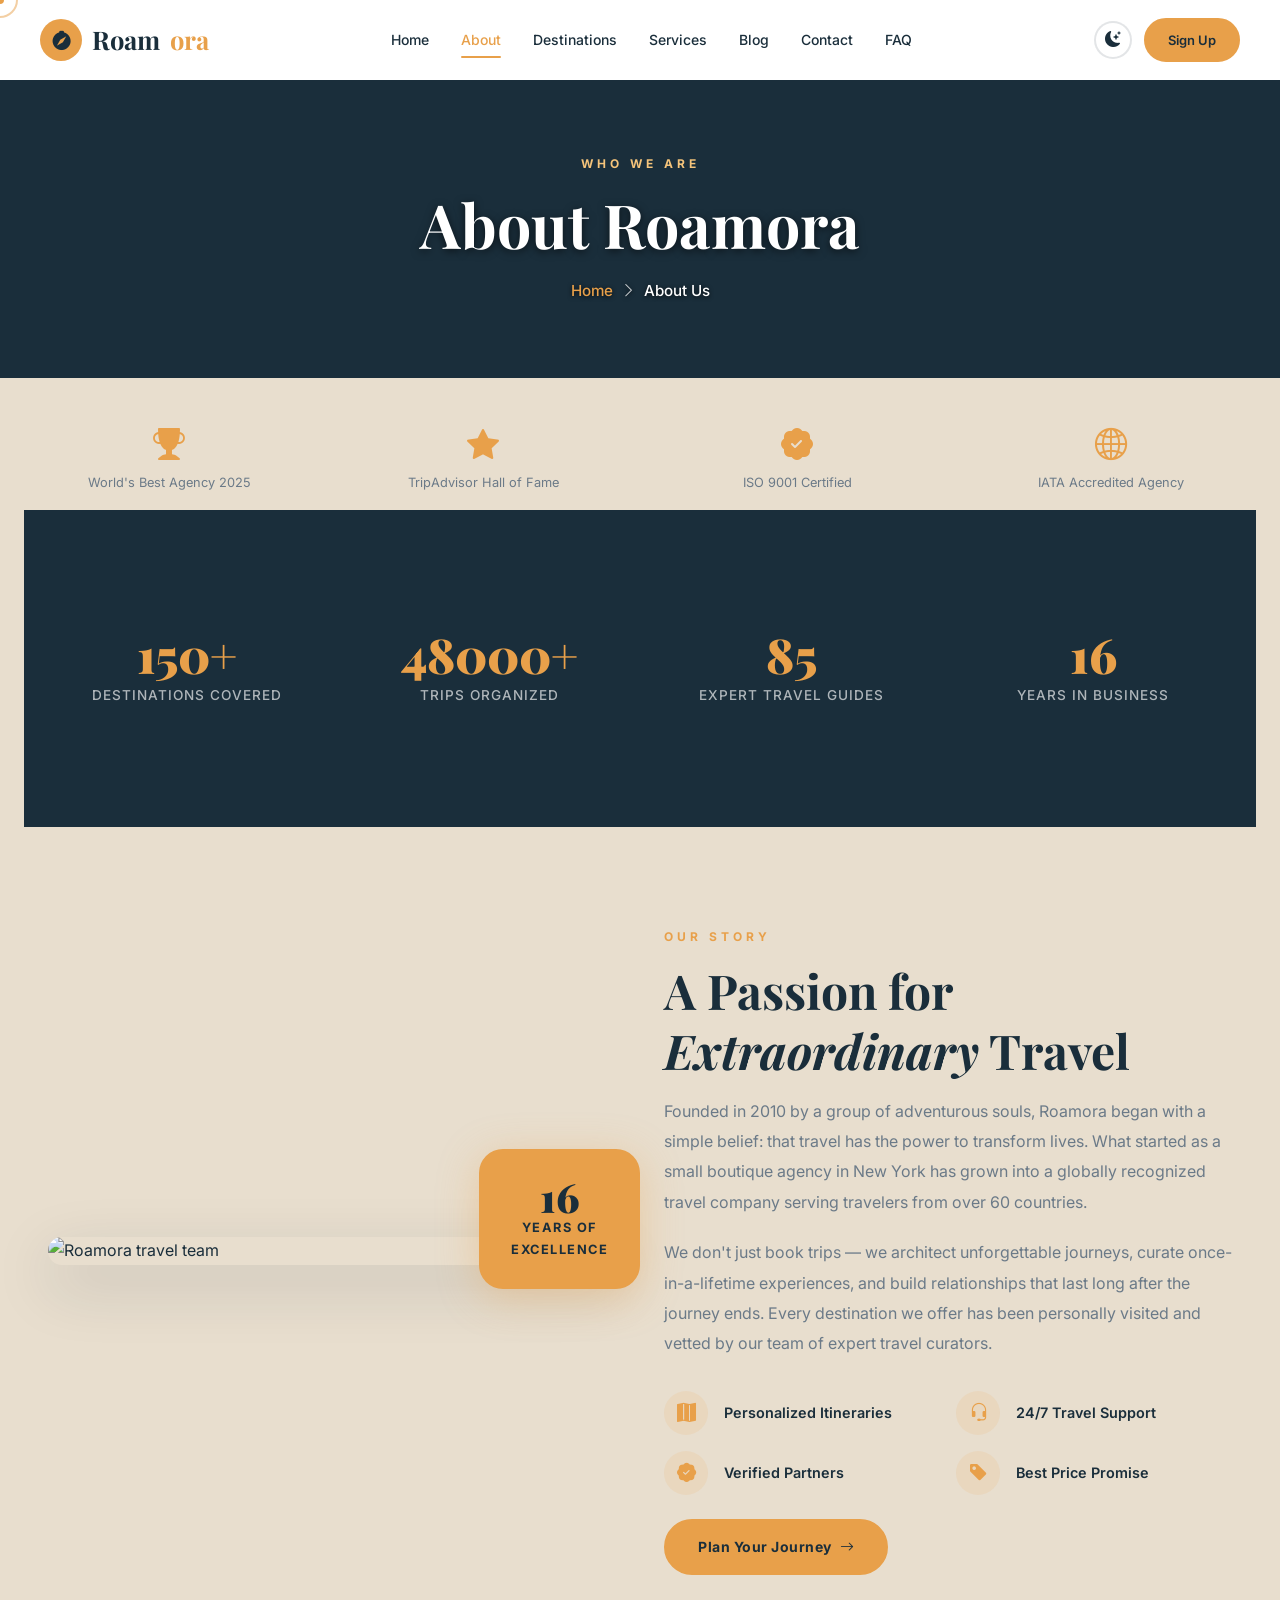
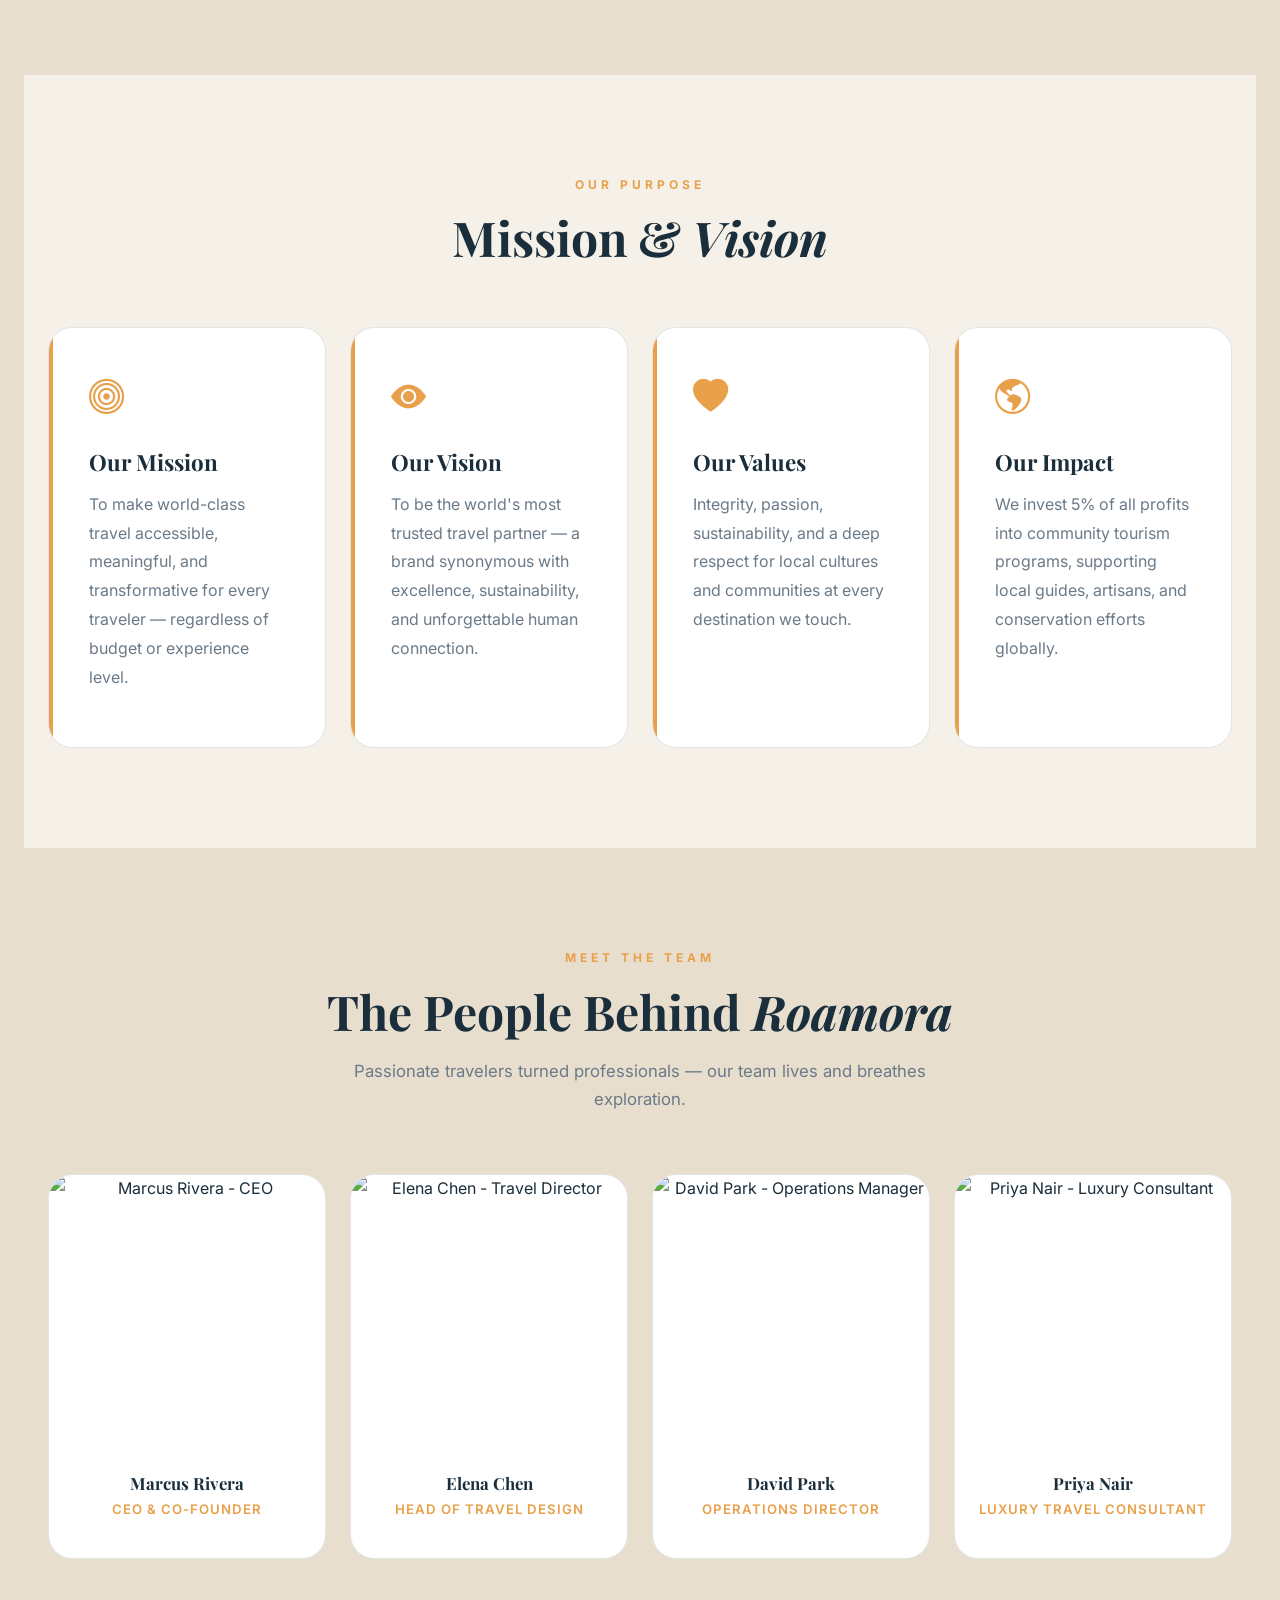
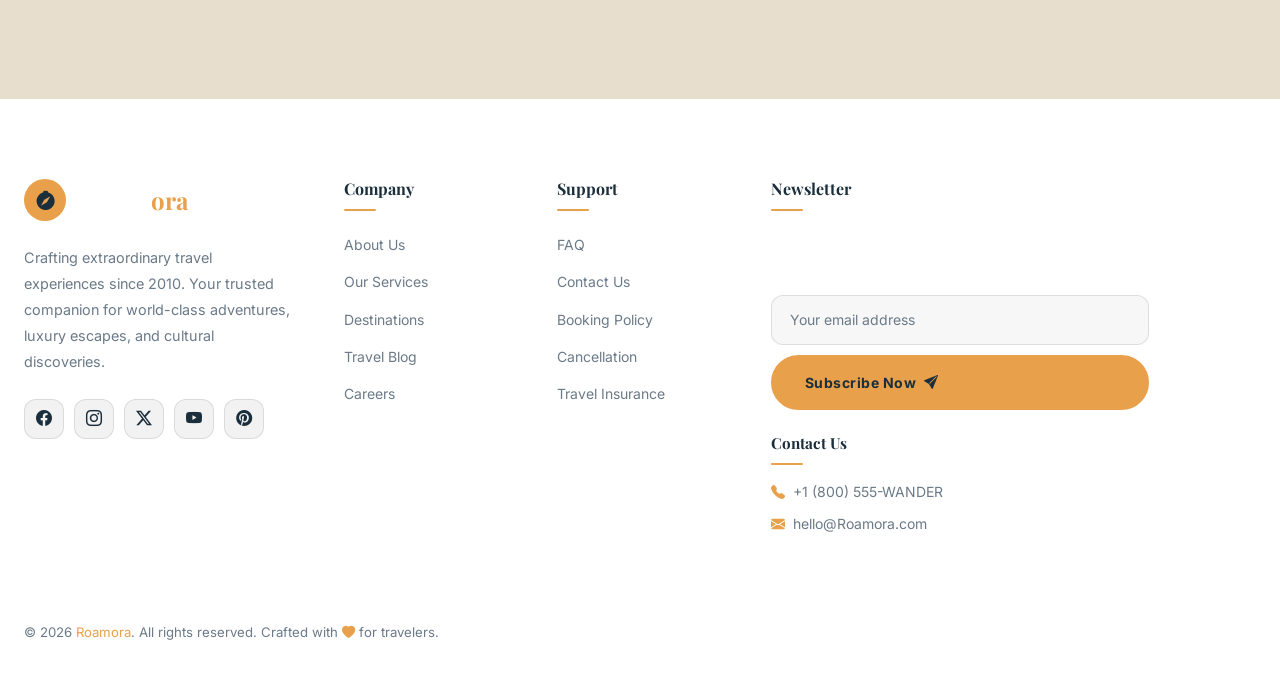
==== commit 78ff1cc2: "Fix UI issues and responsive layouts for mobile and tablet views" ====
--- a/about.html
+++ b/about.html
@@ -1,6 +1,7 @@
-<!DOCTYPE html>
+﻿<!DOCTYPE html>
 <html lang="en" data-theme="light">
 <head>
+  <link rel="icon" type="image/svg+xml" href="data:image/svg+xml,<svg xmlns='http://www.w3.org/2000/svg' viewBox='0 0 100 100'><text y='.9em' font-size='90'>R</text></svg>">
   <meta charset="UTF-8">
   <meta name="viewport" content="width=device-width, initial-scale=1.0">
   <meta name="description" content="Learn about Roamora — our story, mission, team and commitment to delivering extraordinary travel experiences since 2010.">
@@ -78,6 +79,48 @@
   </div>
 </section>
 
+<!-- ═══ AWARDS STRIP ═══ -->
+<div class="awards-strip">
+  <div class="container-xl">
+    <div class="row text-center g-4">
+      <div class="col-6 col-md-3"><div class="award-item reveal delay-1"><i class="bi bi-trophy-fill"></i><p>World's Best Agency 2025</p></div></div>
+      <div class="col-6 col-md-3"><div class="award-item reveal delay-2"><i class="bi bi-star-fill"></i><p>TripAdvisor Hall of Fame</p></div></div>
+      <div class="col-6 col-md-3"><div class="award-item reveal delay-3"><i class="bi bi-patch-check-fill"></i><p>ISO 9001 Certified</p></div></div>
+      <div class="col-6 col-md-3"><div class="award-item reveal delay-4"><i class="bi bi-globe2"></i><p>IATA Accredited Agency</p></div></div>
+    </div>
+
+<!-- ═══ COUNTER SECTION ═══ -->
+<section class="counter-section section-py" aria-label="Statistics">
+  <div class="container-xl">
+    <div class="row g-4">
+      <div class="col-6 col-md-3">
+        <div class="counter-item reveal delay-1">
+          <span class="counter-number" data-count="150" data-suffix="+">0</span>
+          <div class="counter-label">Destinations Covered</div>
+        </div>
+      </div>
+      <div class="col-6 col-md-3">
+        <div class="counter-item reveal delay-2">
+          <span class="counter-number" data-count="48000" data-suffix="+">0</span>
+          <div class="counter-label">Trips Organized</div>
+        </div>
+      </div>
+      <div class="col-6 col-md-3">
+        <div class="counter-item reveal delay-3">
+          <span class="counter-number" data-count="85" data-suffix="">0</span>
+          <div class="counter-label">Expert Travel Guides</div>
+        </div>
+      </div>
+      <div class="col-6 col-md-3">
+        <div class="counter-item reveal delay-4">
+          <span class="counter-number" data-count="16" data-suffix="">0</span>
+          <div class="counter-label">Years in Business</div>
+        </div>
+      </div>
+    </div>
+  </div>
+</section>
+
 <!-- ═══ OUR STORY ═══ -->
 <section class="section-py" aria-label="Our story">
   <div class="container-xl">
@@ -170,37 +213,7 @@
   </div>
 </section>
 
-<!-- ═══ COUNTER SECTION ═══ -->
-<section class="counter-section section-py" aria-label="Statistics">
-  <div class="container-xl">
-    <div class="row g-4">
-      <div class="col-6 col-md-3">
-        <div class="counter-item reveal delay-1">
-          <span class="counter-number" data-count="150" data-suffix="+">0</span>
-          <div class="counter-label">Destinations Covered</div>
-        </div>
-      </div>
-      <div class="col-6 col-md-3">
-        <div class="counter-item reveal delay-2">
-          <span class="counter-number" data-count="48000" data-suffix="+">0</span>
-          <div class="counter-label">Trips Organized</div>
-        </div>
-      </div>
-      <div class="col-6 col-md-3">
-        <div class="counter-item reveal delay-3">
-          <span class="counter-number" data-count="85" data-suffix="">0</span>
-          <div class="counter-label">Expert Travel Guides</div>
-        </div>
-      </div>
-      <div class="col-6 col-md-3">
-        <div class="counter-item reveal delay-4">
-          <span class="counter-number" data-count="16" data-suffix="">0</span>
-          <div class="counter-label">Years in Business</div>
-        </div>
-      </div>
-    </div>
-  </div>
-</section>
+
 
 <!-- ═══ TEAM ═══ -->
 <section class="section-py" aria-label="Our team">
@@ -279,15 +292,7 @@
   </div>
 </section>
 
-<!-- ═══ AWARDS STRIP ═══ -->
-<div class="awards-strip">
-  <div class="container-xl">
-    <div class="row text-center g-4">
-      <div class="col-6 col-md-3"><div class="award-item reveal delay-1"><i class="bi bi-trophy-fill"></i><p>World's Best Agency 2025</p></div></div>
-      <div class="col-6 col-md-3"><div class="award-item reveal delay-2"><i class="bi bi-star-fill"></i><p>TripAdvisor Hall of Fame</p></div></div>
-      <div class="col-6 col-md-3"><div class="award-item reveal delay-3"><i class="bi bi-patch-check-fill"></i><p>ISO 9001 Certified</p></div></div>
-      <div class="col-6 col-md-3"><div class="award-item reveal delay-4"><i class="bi bi-globe2"></i><p>IATA Accredited Agency</p></div></div>
-    </div>
+
   </div>
 </div>
 
@@ -296,16 +301,22 @@
   <div class="footer-top">
     <div class="container-xl">
       <div class="row g-5">
+        <!-- Brand -->
         <div class="col-lg-3 col-md-6">
-          <div class="nav-logo mb-4" style="color:#fff; font-size:1.5rem;"><div class="nav-logo-icon"><i class="bi bi-compass-fill"></i></div>Roam<span>ora</span></div>
-          <p class="footer-brand-text">Crafting extraordinary travel experiences since 2010. Your trusted companion for world-class adventures.</p>
+          <div class="nav-logo mb-4" style="color:#fff; font-size:1.5rem;">
+            <div class="nav-logo-icon"><i class="bi bi-compass-fill"></i></div>
+            Roam<span>ora</span>
+          </div>
+          <p class="footer-brand-text">Crafting extraordinary travel experiences since 2010. Your trusted companion for world-class adventures, luxury escapes, and cultural discoveries.</p>
           <div class="social-links">
             <a href="#" class="social-link" aria-label="Facebook"><i class="bi bi-facebook"></i></a>
             <a href="#" class="social-link" aria-label="Instagram"><i class="bi bi-instagram"></i></a>
             <a href="#" class="social-link" aria-label="Twitter"><i class="bi bi-twitter-x"></i></a>
             <a href="#" class="social-link" aria-label="YouTube"><i class="bi bi-youtube"></i></a>
-          </div>
-        </div>
+            <a href="#" class="social-link" aria-label="Pinterest"><i class="bi bi-pinterest"></i></a>
+          </div>
+        </div>
+        <!-- Company -->
         <div class="col-lg-2 col-md-3 col-6">
           <h4 class="footer-heading">Company</h4>
           <ul class="footer-links">
@@ -316,6 +327,7 @@
             <li><a href="contact.html">Careers</a></li>
           </ul>
         </div>
+        <!-- Support -->
         <div class="col-lg-2 col-md-3 col-6">
           <h4 class="footer-heading">Support</h4>
           <ul class="footer-links">
@@ -326,23 +338,32 @@
             <li><a href="#">Travel Insurance</a></li>
           </ul>
         </div>
+        <!-- Newsletter -->
         <div class="col-lg-4 col-md-6">
           <h4 class="footer-heading">Newsletter</h4>
-          <p style="color:rgba(255,255,255,0.55); font-size:0.875rem; margin-bottom:16px; line-height:1.7;">Get exclusive deals and travel inspiration every week.</p>
-          <form data-validate>
-            <input type="email" class="footer-newsletter-input" placeholder="Your email address" required>
-            <button type="submit" class="btn-primary-custom w-100"><span>Subscribe Now</span><i class="bi bi-send-fill"></i></button>
+          <p style="color:rgba(255,255,255,0.55); font-size:0.875rem; margin-bottom:16px; line-height:1.7;">Subscribe to get exclusive deals and travel inspiration every week.</p>
+          <form data-validate aria-label="Footer newsletter form">
+            <input type="email" class="footer-newsletter-input" placeholder="Your email address" required aria-label="Email for newsletter">
+            <button type="submit" class="btn-primary-custom w-100">
+              <span>Subscribe Now</span><i class="bi bi-send-fill"></i>
+            </button>
           </form>
+          <h4 class="footer-heading mt-4" style="margin-bottom: 15px; font-size: 0.95rem;">Contact Us</h4>
+          <div style="color:var(--text-muted); font-size:0.875rem;">
+            <div class="d-flex align-items-center gap-2 mb-2"><i class="bi bi-telephone-fill" style="color:var(--primary);"></i> +1 (800) 555-WANDER</div>
+            <div class="d-flex align-items-center gap-2"><i class="bi bi-envelope-fill" style="color:var(--primary);"></i> hello@Roamora.com</div>
+          </div>
         </div>
       </div>
     </div>
   </div>
   <div class="container-xl">
     <div class="footer-bottom">
-      <p class="footer-copyright">© 2026 <span>Roamora</span>. All rights reserved.</p>
+      <p class="footer-copyright">© 2026 <span>Roamora</span>. All rights reserved. Crafted with <i class="bi bi-heart-fill" style="color:var(--primary);"></i> for travelers.</p>
       <div style="display:flex; gap:16px; font-size:0.8rem; color:rgba(255,255,255,0.4);">
-        <a href="#" style="color:rgba(255,255,255,0.4);">Privacy Policy</a>
-        <a href="#" style="color:rgba(255,255,255,0.4);">Terms of Service</a>
+        <a href="#" style="color:rgba(255,255,255,0.4);" onmouseover="this.style.color='var(--primary)'" onmouseout="this.style.color='rgba(255,255,255,0.4)'">Privacy Policy</a>
+        <a href="#" style="color:rgba(255,255,255,0.4);" onmouseover="this.style.color='var(--primary)'" onmouseout="this.style.color='rgba(255,255,255,0.4)'">Terms of Service</a>
+        <a href="sitemap.xml" style="color:rgba(255,255,255,0.4);" onmouseover="this.style.color='var(--primary)'" onmouseout="this.style.color='rgba(255,255,255,0.4)'">Sitemap</a>
       </div>
     </div>
   </div>
@@ -353,3 +374,8 @@
 <script src="assets/js/main.js"></script>
 </body>
 </html>
+
+
+
+
+
--- a/assets/css/style.css
+++ b/assets/css/style.css
@@ -196,9 +196,9 @@
   align-items: center;
   gap: 8px;
   padding: 14px 32px;
-  background: var(--white);
+  background: #ffffff;
   color: var(--secondary);
-  border: 2px solid var(--white);
+  border: 2px solid #ffffff;
   border-radius: var(--radius-xl);
   font-family: var(--font-body);
   font-weight: 700;
@@ -208,10 +208,10 @@
   transition: var(--transition);
 }
 .btn-white-custom:hover {
-  background: var(--primary);
-  border-color: var(--primary);
-  color: var(--secondary);
-  box-shadow: var(--shadow-glow);
+  background: var(--secondary);
+  border-color: var(--secondary);
+  color: #ffffff;
+  box-shadow: var(--shadow-md);
 }
 
 /* ── Navbar ── */
@@ -220,15 +220,17 @@
   top: 0; left: 0; right: 0;
   z-index: 1000;
   height: var(--navbar-h);
-  background: transparent;
+  background: var(--white);
   transition: background 0.4s ease, box-shadow 0.4s ease, height 0.3s ease;
 }
 #mainNavbar.scrolled {
-  background: var(--secondary);
+  background: var(--white);
   box-shadow: var(--shadow-md);
   height: 66px;
 }
 [data-theme="dark"] #mainNavbar.scrolled { background: #0d1e28; }
+[data-theme="dark"] #mainNavbar { background: transparent; }
+[data-theme="dark"] .nav-link-item { color: rgba(255,255,255,0.85); }
 
 .navbar-inner {
   display: flex;
@@ -244,7 +246,7 @@
   display: flex;
   align-items: center;
   gap: 10px;
-  color: var(--white);
+  color: var(--text-dark);
   font-family: var(--font-head);
   font-size: 1.6rem;
   font-weight: 700;
@@ -271,7 +273,7 @@
   gap: 2rem;
 }
 .nav-link-item {
-  color: rgba(255,255,255,0.85);
+  color: var(--text-dark);
   font-size: 0.875rem;
   font-weight: 500;
   position: relative;
@@ -334,9 +336,9 @@
 .theme-toggle {
   width: 38px; height: 38px;
   border-radius: 50%;
-  border: 2px solid rgba(255,255,255,0.25);
+  border: 2px solid var(--border);
   background: rgba(255,255,255,0.08);
-  color: var(--white);
+  color: var(--text-dark);
   cursor: pointer;
   display: flex;
   align-items: center;
@@ -365,7 +367,7 @@
 .mobile-menu-btn span {
   display: block;
   width: 24px; height: 2px;
-  background: var(--white);
+  background: var(--text-dark);
   border-radius: 2px;
   transition: var(--transition);
 }
@@ -473,7 +475,7 @@
   padding: 60px 20px;
 }
 .page-hero-content h1 {
-  color: var(--white);
+  color: #ffffff;
   font-size: clamp(2.2rem, 5vw, 3.8rem);
   font-weight: 700;
   margin-bottom: 16px;
@@ -508,6 +510,7 @@
   position: relative;
   display: flex;
   align-items: center;
+  padding-top: var(--navbar-h);
   overflow: hidden;
   background: var(--secondary);
 }
@@ -582,9 +585,10 @@
 }
 
 .hero-title {
-  font-size: clamp(3rem, 7vw, 5.5rem);
+  font-size: clamp(2.2rem, 5vw, 4rem);
   font-weight: 900;
-  color: var(--white);
+  color: #ffffff;
+  text-shadow: 0 2px 12px rgba(0,0,0,0.5);
   line-height: 1.1;
   margin-bottom: 28px;
   animation: fadeSlideUp 0.8s ease 0.4s both;
@@ -680,13 +684,13 @@
   border: 1px solid rgba(255,255,255,0.2);
   border-radius: var(--radius);
   padding: 10px 14px;
-  color: var(--white);
+  color: #ffffff;
   font-family: var(--font-body);
   font-size: 0.9rem;
   outline: none;
   transition: border-color var(--transition-fast);
 }
-.hero-search-field select option { background: var(--secondary); }
+.hero-search-field select option { background: var(--secondary); color: #ffffff; }
 .hero-search-field input::placeholder { color: rgba(255,255,255,0.45); }
 .hero-search-field select:focus,
 .hero-search-field input:focus { border-color: var(--primary); }
@@ -792,7 +796,7 @@
 .dest-card:hover { transform: translateY(-10px); box-shadow: var(--shadow-lg); }
 
 .dest-card-img {
-  width: 100%; aspect-ratio: 4/3;
+  width: 100%; height: 100%; aspect-ratio: 4/3;
   object-fit: cover;
   transition: transform 0.6s ease;
 }
@@ -1064,8 +1068,7 @@
   flex-direction: column;
 }
 .testimonial-card:hover {
-  border-color: rgba(232,160,74,0.4);
-  background: rgba(255,255,255,0.08);
+  /* Hover effect removed */
 }
 .testimonial-text { flex: 1; }
 
@@ -1094,7 +1097,7 @@
 }
 .testimonial-name {
   font-weight: 700;
-  color: var(--white);
+  color: #ffffff;
   font-size: 0.95rem;
 }
 .testimonial-role {
@@ -1214,10 +1217,10 @@
 
 /* ── Footer ── */
 footer {
-  background: #0d1e28;
-  color: rgba(255,255,255,0.7);
-}
-[data-theme="dark"] footer { background: #080f14; }
+  background: var(--white);
+  color: var(--text-dark);
+}
+[data-theme="dark"] footer { background: #080f14; color: rgba(255,255,255,0.7); }
 
 .footer-top { padding: 80px 0 60px; }
 
@@ -1225,7 +1228,7 @@
   font-size: 0.9rem;
   line-height: 1.8;
   margin-bottom: 24px;
-  color: rgba(255,255,255,0.6);
+  color: var(--text-muted);
 }
 
 .social-links {
@@ -1234,15 +1237,15 @@
 }
 .social-link {
   width: 40px; height: 40px;
-  background: rgba(255,255,255,0.08);
+  background: rgba(0,0,0,0.05);
   border-radius: var(--radius);
   display: flex;
   align-items: center;
   justify-content: center;
-  color: rgba(255,255,255,0.65);
+  color: var(--text-dark);
   font-size: 1rem;
   transition: var(--transition-fast);
-  border: 1px solid rgba(255,255,255,0.1);
+  border: 1px solid var(--border);
 }
 .social-link:hover {
   background: var(--primary);
@@ -1255,7 +1258,7 @@
   font-family: var(--font-head);
   font-size: 1rem;
   font-weight: 700;
-  color: var(--white);
+  color: var(--text-dark);
   margin-bottom: 20px;
   position: relative;
   padding-bottom: 12px;
@@ -1271,42 +1274,51 @@
 
 .footer-links li + li { margin-top: 10px; }
 .footer-links a {
-  color: rgba(255,255,255,0.6);
+  color: var(--text-muted);
   font-size: 0.875rem;
   transition: var(--transition-fast);
-  display: flex;
-  align-items: center;
-  gap: 6px;
+  display: inline-flex;
+  align-items: center;
+  position: relative;
+  padding-left: 0;
 }
 .footer-links a::before {
   content: '→';
   color: var(--primary);
   font-size: 0.75rem;
   opacity: 0;
+  position: absolute;
+  left: 0;
   transform: translateX(-8px);
   transition: var(--transition-fast);
 }
 .footer-links a:hover {
   color: var(--primary);
-  padding-left: 6px;
+  padding-left: 18px;
 }
 .footer-links a:hover::before { opacity: 1; transform: translateX(0); }
 
 .footer-newsletter-input {
   width: 100%;
   padding: 12px 18px;
-  background: rgba(255,255,255,0.06);
-  border: 1px solid rgba(255,255,255,0.12);
+  background: rgba(0,0,0,0.03);
+  border: 1px solid var(--border);
   border-radius: var(--radius);
-  color: var(--white);
+  color: var(--text-dark);
   font-family: var(--font-body);
   font-size: 0.875rem;
   outline: none;
   margin-bottom: 10px;
   transition: border-color var(--transition-fast);
 }
-.footer-newsletter-input::placeholder { color: rgba(255,255,255,0.35); }
+.footer-newsletter-input::placeholder { color: var(--text-muted); }
 .footer-newsletter-input:focus { border-color: var(--primary); }
+
+[data-theme="dark"] .footer-heading { color: #ffffff; }
+[data-theme="dark"] .footer-links a { color: rgba(255,255,255,0.6); }
+[data-theme="dark"] .social-link { background: rgba(255,255,255,0.08); color: rgba(255,255,255,0.65); border-color: rgba(255,255,255,0.1); }
+[data-theme="dark"] .footer-newsletter-input { background: rgba(255,255,255,0.06); border-color: rgba(255,255,255,0.12); color: #ffffff; }
+[data-theme="dark"] .footer-newsletter-input::placeholder { color: rgba(255,255,255,0.35); }
 
 .footer-bottom {
   padding: 24px 0;
@@ -1317,7 +1329,7 @@
   flex-wrap: wrap;
   gap: 12px;
 }
-.footer-copyright { color: rgba(255,255,255,0.45); font-size: 0.825rem; }
+.footer-copyright { color: var(--text-muted); font-size: 0.825rem; }
 .footer-copyright span { color: var(--primary); }
 
 /* Back to Top */
@@ -1359,7 +1371,7 @@
 [data-theme="dark"] .service-card { background: var(--secondary-lt); }
 .service-card:hover { transform: translateY(-10px); box-shadow: var(--shadow-lg); }
 
-.service-card-img-wrap { overflow: hidden; position: relative; }
+.service-card-img-wrap { position: relative; }
 .service-card-img {
   width: 100%; aspect-ratio: 4/3;
   object-fit: cover;
@@ -1535,6 +1547,7 @@
 }
 .search-widget input {
   flex: 1;
+  min-width: 0;
   padding: 10px 16px;
   border: 1px solid var(--border);
   border-radius: var(--radius);
@@ -1546,6 +1559,7 @@
 }
 .search-widget input:focus { border-color: var(--primary); }
 .search-widget button {
+  flex-shrink: 0;
   padding: 10px 16px;
   background: var(--primary);
   border: none;
@@ -1658,6 +1672,7 @@
   margin-bottom: 20px;
 }
 [data-theme="dark"] .form-control-custom { background: rgba(255,255,255,0.05); color: var(--text-dark); }
+[data-theme="dark"] select.form-control-custom option { background: var(--secondary); color: var(--text-dark); }
 .form-control-custom:focus {
   border-color: var(--primary);
   box-shadow: 0 0 0 3px rgba(232,160,74,0.15);
@@ -1833,6 +1848,7 @@
   transition: border-color 0.25s, box-shadow 0.25s;
 }
 [data-theme="dark"] .form-input-custom { background: rgba(255,255,255,0.06); }
+[data-theme="dark"] select.form-input-custom option { background: var(--secondary); color: var(--text-dark); }
 .form-input-custom:focus {
   border-color: var(--primary);
   box-shadow: 0 0 0 3px rgba(232,160,74,0.15);
@@ -1909,7 +1925,7 @@
   transition: transform 0.3s ease, background 0.2s;
 }
 .team-card:hover .team-social-overlay a { transform: translateY(0); }
-.team-social-overlay a:hover { background: var(--white); }
+.team-social-overlay a:hover { background: #ffffff; }
 
 .team-card-body { padding: 22px 20px; }
 .team-name { font-size: 1.05rem; font-weight: 700; margin-bottom: 4px; }
@@ -1977,12 +1993,13 @@
 
 @media (max-width: 991px) {
   :root { --section-py: 72px; }
-  .nav-links, .nav-actions { display: none; }
+  .nav-links, .btn-nav-signup { display: none; }
   .mobile-menu-btn { display: flex; }
   .auth-page { grid-template-columns: 1fr; }
   .auth-image { display: none; }
   .auth-form-side { min-height: 100vh; }
-  .hero-search { flex-direction: column; }
+  .hero-search { flex-direction: column; align-items: stretch; }
+  .hero-scroll { display: none; }
 }
 
 @media (max-width: 767px) {
@@ -1998,6 +2015,8 @@
   .hero-title { font-size: clamp(2.2rem, 9vw, 3rem); }
   .social-login { flex-direction: column; }
   #backToTop { bottom: 20px; right: 20px; }
+  .stat-number { font-size: 1.8rem; }
+  .stat-label { font-size: 0.65rem; }
 }
 
 /* ── Loading Animation ── */
@@ -2155,3 +2174,6 @@
     display: block;
   }
 }
+
+
+
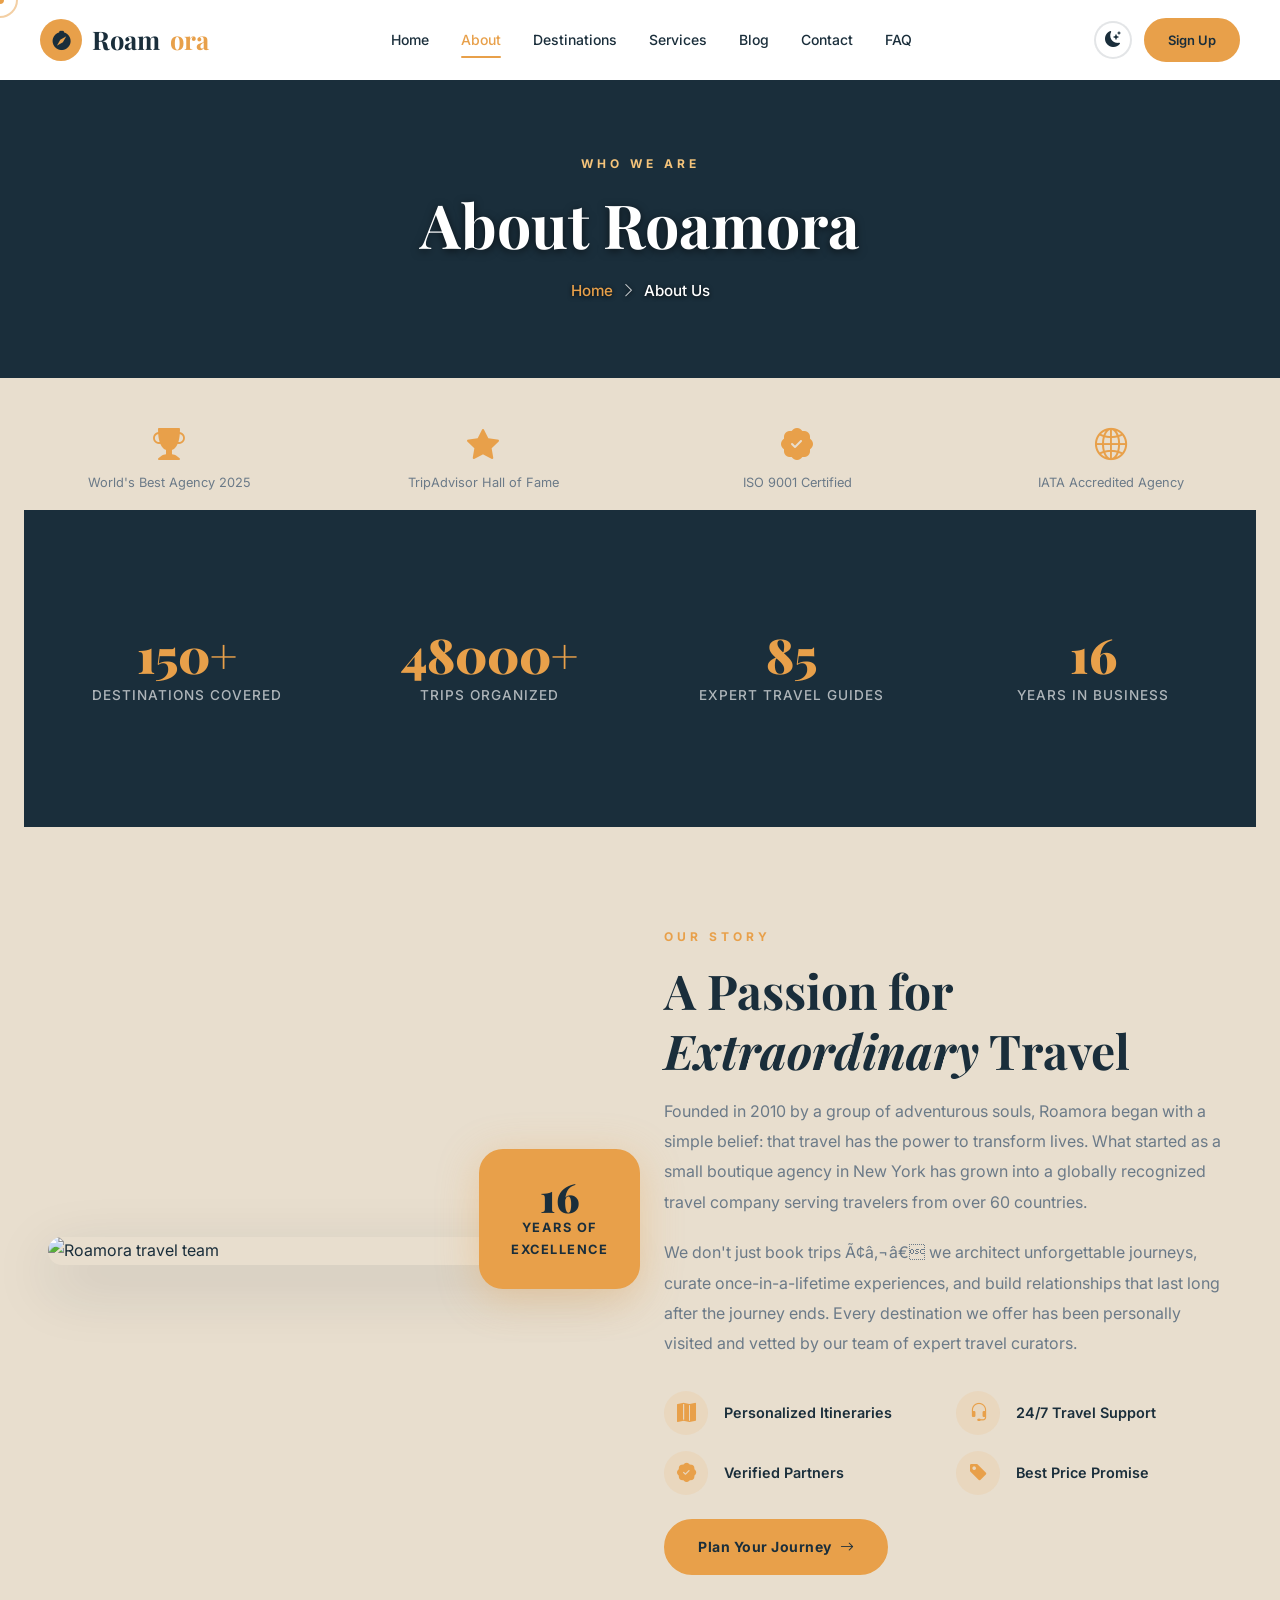
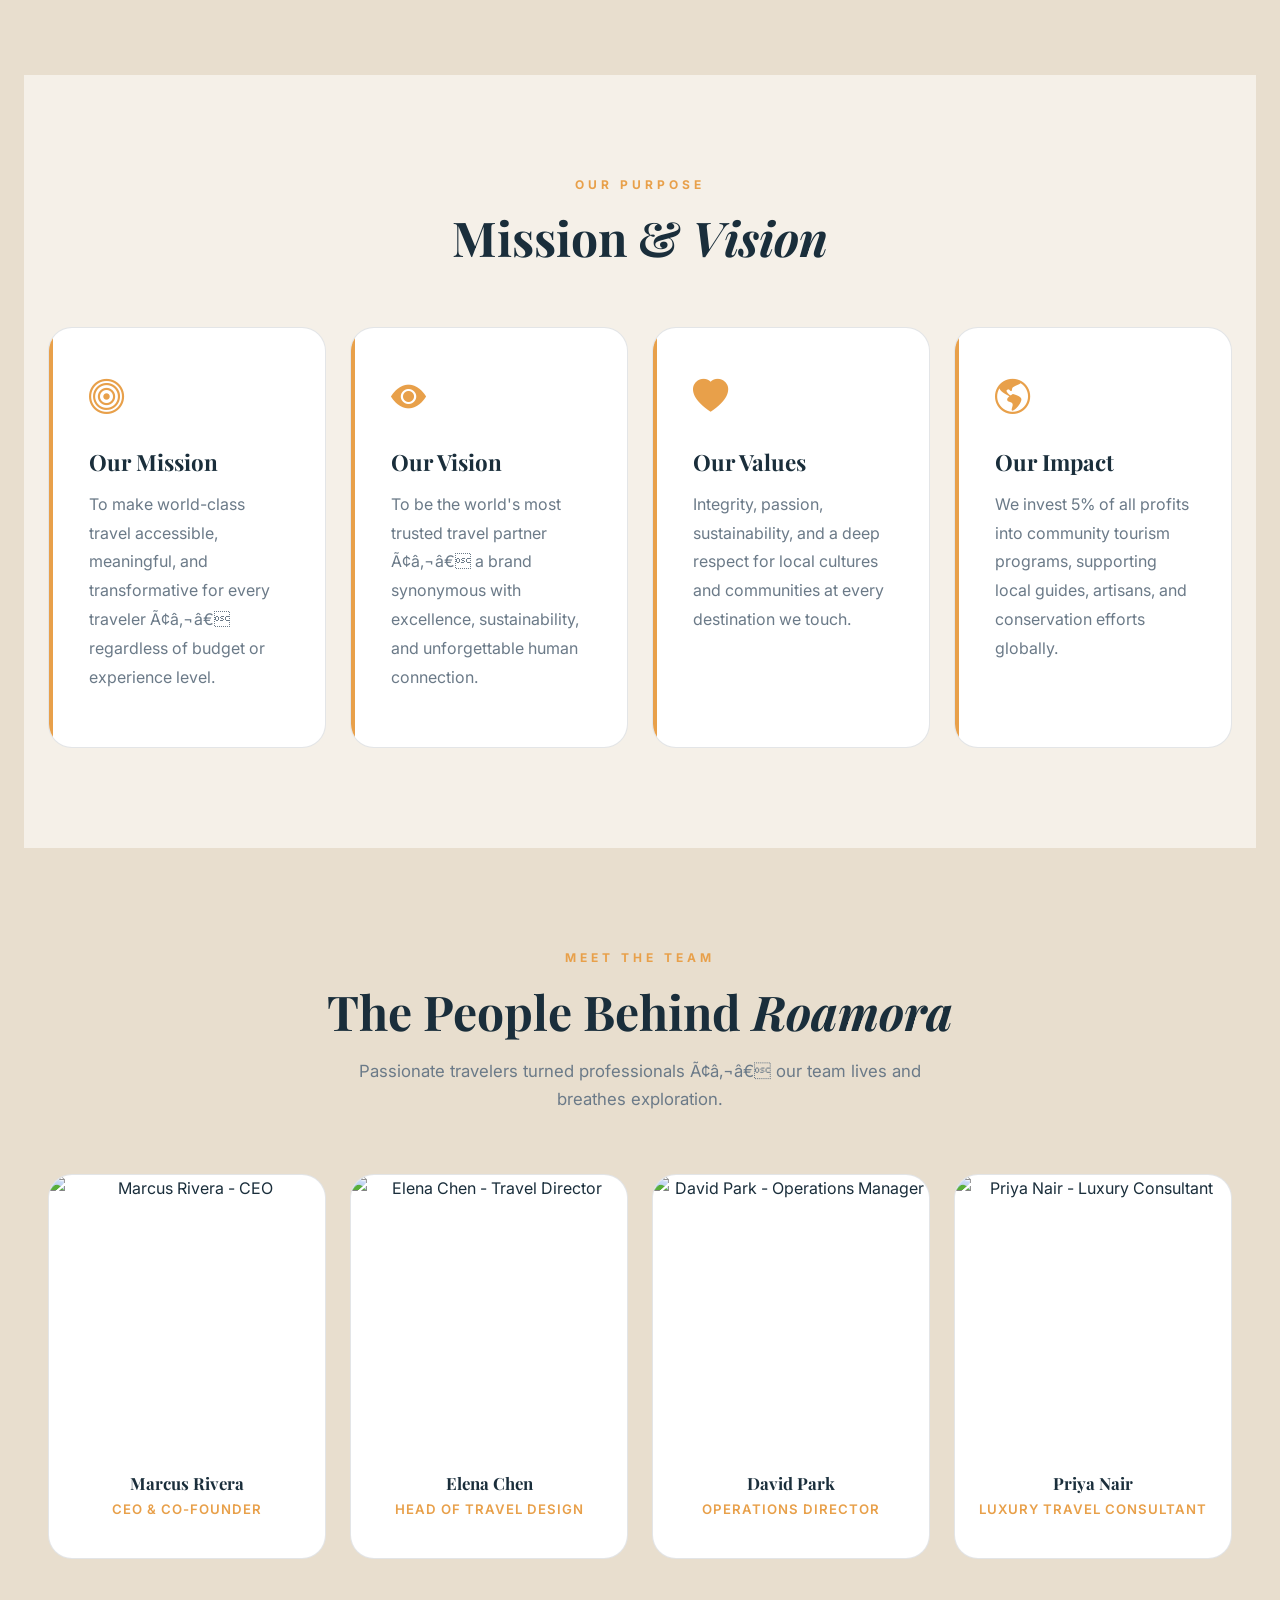
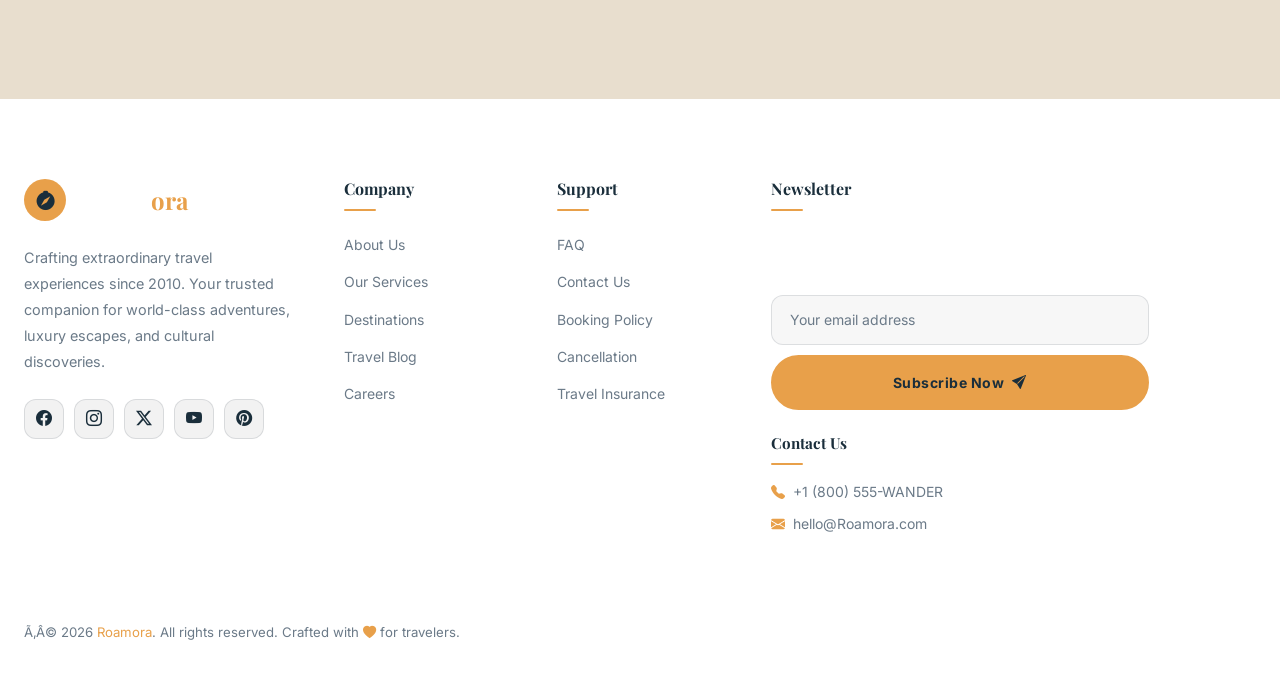
==== commit 6b1ade1a: "Fix literal string replacement in footer and center footer subscribe buttons" ====
--- a/about.html
+++ b/about.html
@@ -1,10 +1,10 @@
-﻿<!DOCTYPE html>
+<!DOCTYPE html>
 <html lang="en" data-theme="light">
 <head>
   <link rel="icon" type="image/svg+xml" href="data:image/svg+xml,<svg xmlns='http://www.w3.org/2000/svg' viewBox='0 0 100 100'><text y='.9em' font-size='90'>R</text></svg>">
   <meta charset="UTF-8">
   <meta name="viewport" content="width=device-width, initial-scale=1.0">
-  <meta name="description" content="Learn about Roamora — our story, mission, team and commitment to delivering extraordinary travel experiences since 2010.">
+  <meta name="description" content="Learn about Roamora Ã¢â‚¬â€ our story, mission, team and commitment to delivering extraordinary travel experiences since 2010.">
   <title>About Us | Roamora Travel & Tourism</title>
   <link rel="canonical" href="about.html">
   <link rel="stylesheet" href="https://cdn.jsdelivr.net/npm/bootstrap@5.3.3/dist/css/bootstrap.min.css">
@@ -79,7 +79,7 @@
   </div>
 </section>
 
-<!-- ═══ AWARDS STRIP ═══ -->
+<!-- Ã¢â€¢ÂÃ¢â€¢ÂÃ¢â€¢Â AWARDS STRIP Ã¢â€¢ÂÃ¢â€¢ÂÃ¢â€¢Â -->
 <div class="awards-strip">
   <div class="container-xl">
     <div class="row text-center g-4">
@@ -89,7 +89,7 @@
       <div class="col-6 col-md-3"><div class="award-item reveal delay-4"><i class="bi bi-globe2"></i><p>IATA Accredited Agency</p></div></div>
     </div>
 
-<!-- ═══ COUNTER SECTION ═══ -->
+<!-- Ã¢â€¢ÂÃ¢â€¢ÂÃ¢â€¢Â COUNTER SECTION Ã¢â€¢ÂÃ¢â€¢ÂÃ¢â€¢Â -->
 <section class="counter-section section-py" aria-label="Statistics">
   <div class="container-xl">
     <div class="row g-4">
@@ -121,7 +121,7 @@
   </div>
 </section>
 
-<!-- ═══ OUR STORY ═══ -->
+<!-- Ã¢â€¢ÂÃ¢â€¢ÂÃ¢â€¢Â OUR STORY Ã¢â€¢ÂÃ¢â€¢ÂÃ¢â€¢Â -->
 <section class="section-py" aria-label="Our story">
   <div class="container-xl">
     <div class="row align-items-center g-5">
@@ -138,7 +138,7 @@
         <span class="section-label">Our Story</span>
         <h2 class="section-title">A Passion for <em>Extraordinary</em> Travel</h2>
         <p style="color:var(--text-muted); line-height:1.9; margin-bottom:20px;">Founded in 2010 by a group of adventurous souls, Roamora began with a simple belief: that travel has the power to transform lives. What started as a small boutique agency in New York has grown into a globally recognized travel company serving travelers from over 60 countries.</p>
-        <p style="color:var(--text-muted); line-height:1.9; margin-bottom:32px;">We don't just book trips — we architect unforgettable journeys, curate once-in-a-lifetime experiences, and build relationships that last long after the journey ends. Every destination we offer has been personally visited and vetted by our team of expert travel curators.</p>
+        <p style="color:var(--text-muted); line-height:1.9; margin-bottom:32px;">We don't just book trips Ã¢â‚¬â€ we architect unforgettable journeys, curate once-in-a-lifetime experiences, and build relationships that last long after the journey ends. Every destination we offer has been personally visited and vetted by our team of expert travel curators.</p>
         <div class="row g-3 mb-36">
           <div class="col-6">
             <div class="d-flex gap-3 align-items-center">
@@ -173,7 +173,7 @@
   </div>
 </section>
 
-<!-- ═══ MISSION & VISION ═══ -->
+<!-- Ã¢â€¢ÂÃ¢â€¢ÂÃ¢â€¢Â MISSION & VISION Ã¢â€¢ÂÃ¢â€¢ÂÃ¢â€¢Â -->
 <section class="section-py bg-light-custom" aria-label="Mission and vision">
   <div class="container-xl">
     <div class="section-header centered">
@@ -185,14 +185,14 @@
         <div class="mv-card reveal delay-1">
           <div class="mv-card-icon"><i class="bi bi-bullseye"></i></div>
           <h3>Our Mission</h3>
-          <p>To make world-class travel accessible, meaningful, and transformative for every traveler — regardless of budget or experience level.</p>
+          <p>To make world-class travel accessible, meaningful, and transformative for every traveler Ã¢â‚¬â€ regardless of budget or experience level.</p>
         </div>
       </div>
       <div class="col-md-6 col-lg-3">
         <div class="mv-card reveal delay-2">
           <div class="mv-card-icon"><i class="bi bi-eye-fill"></i></div>
           <h3>Our Vision</h3>
-          <p>To be the world's most trusted travel partner — a brand synonymous with excellence, sustainability, and unforgettable human connection.</p>
+          <p>To be the world's most trusted travel partner Ã¢â‚¬â€ a brand synonymous with excellence, sustainability, and unforgettable human connection.</p>
         </div>
       </div>
       <div class="col-md-6 col-lg-3">
@@ -215,13 +215,13 @@
 
 
 
-<!-- ═══ TEAM ═══ -->
+<!-- Ã¢â€¢ÂÃ¢â€¢ÂÃ¢â€¢Â TEAM Ã¢â€¢ÂÃ¢â€¢ÂÃ¢â€¢Â -->
 <section class="section-py" aria-label="Our team">
   <div class="container-xl">
     <div class="section-header centered">
       <span class="section-label">Meet the Team</span>
       <h2 class="section-title reveal">The People Behind <em>Roamora</em></h2>
-      <p class="section-desc reveal delay-1 mx-auto">Passionate travelers turned professionals — our team lives and breathes exploration.</p>
+      <p class="section-desc reveal delay-1 mx-auto">Passionate travelers turned professionals Ã¢â‚¬â€ our team lives and breathes exploration.</p>
     </div>
     <div class="row g-4">
       <div class="col-sm-6 col-lg-3">
@@ -344,7 +344,7 @@
           <p style="color:rgba(255,255,255,0.55); font-size:0.875rem; margin-bottom:16px; line-height:1.7;">Subscribe to get exclusive deals and travel inspiration every week.</p>
           <form data-validate aria-label="Footer newsletter form">
             <input type="email" class="footer-newsletter-input" placeholder="Your email address" required aria-label="Email for newsletter">
-            <button type="submit" class="btn-primary-custom w-100">
+            <button type="submit" class="btn-primary-custom w-100 justify-content-center">
               <span>Subscribe Now</span><i class="bi bi-send-fill"></i>
             </button>
           </form>
@@ -359,7 +359,7 @@
   </div>
   <div class="container-xl">
     <div class="footer-bottom">
-      <p class="footer-copyright">© 2026 <span>Roamora</span>. All rights reserved. Crafted with <i class="bi bi-heart-fill" style="color:var(--primary);"></i> for travelers.</p>
+      <p class="footer-copyright">Ã‚Â© 2026 <span>Roamora</span>. All rights reserved. Crafted with <i class="bi bi-heart-fill" style="color:var(--primary);"></i> for travelers.</p>
       <div style="display:flex; gap:16px; font-size:0.8rem; color:rgba(255,255,255,0.4);">
         <a href="#" style="color:rgba(255,255,255,0.4);" onmouseover="this.style.color='var(--primary)'" onmouseout="this.style.color='rgba(255,255,255,0.4)'">Privacy Policy</a>
         <a href="#" style="color:rgba(255,255,255,0.4);" onmouseover="this.style.color='var(--primary)'" onmouseout="this.style.color='rgba(255,255,255,0.4)'">Terms of Service</a>
--- a/assets/css/style.css
+++ b/assets/css/style.css
@@ -1,12 +1,12 @@
 /* ============================================================
-   Roamora — Travel & Tourism Master Stylesheet
+   Roamora â€” Travel & Tourism Master Stylesheet
    Colors: Primary #E8A04A | Secondary #1A2E3B | Tertiary #F5F0E8
    ============================================================ */
 
-/* ── Google Fonts ── */
+/* â”€â”€ Google Fonts â”€â”€ */
 @import url('https://fonts.googleapis.com/css2?family=Playfair+Display:ital,wght@0,400;0,600;0,700;0,900;1,400;1,700&family=Inter:wght@300;400;500;600;700&display=swap');
 
-/* ── CSS Custom Properties ── */
+/* â”€â”€ CSS Custom Properties â”€â”€ */
 :root {
   --primary:    #E8A04A;
   --primary-dk: #c8832e;
@@ -53,7 +53,7 @@
   --shadow-lg: 0 20px 60px rgba(0,0,0,0.5);
 }
 
-/* ── Reset & Base ── */
+/* â”€â”€ Reset & Base â”€â”€ */
 *, *::before, *::after { box-sizing: border-box; margin: 0; padding: 0; }
 
 html {
@@ -74,12 +74,12 @@
 a { text-decoration: none; color: inherit; transition: var(--transition-fast); }
 ul { list-style: none; padding: 0; }
 
-/* ── Custom Scrollbar ── */
+/* â”€â”€ Custom Scrollbar â”€â”€ */
 ::-webkit-scrollbar { width: 6px; }
 ::-webkit-scrollbar-track { background: var(--tertiary-dk); }
 ::-webkit-scrollbar-thumb { background: var(--primary); border-radius: 3px; }
 
-/* ── Custom Cursor ── */
+/* â”€â”€ Custom Cursor â”€â”€ */
 .cursor-dot, .cursor-ring {
   position: fixed;
   pointer-events: none;
@@ -100,7 +100,7 @@
 }
 .cursor-ring.hovered { width: 54px; height: 54px; opacity: 0.25; }
 
-/* ── Typography ── */
+/* â”€â”€ Typography â”€â”€ */
 h1, h2, h3, h4, h5, h6 {
   font-family: var(--font-head);
   line-height: 1.25;
@@ -130,7 +130,7 @@
   max-width: 580px;
 }
 
-/* ── Buttons ── */
+/* â”€â”€ Buttons â”€â”€ */
 .btn-primary-custom {
   display: inline-flex;
   align-items: center;
@@ -214,7 +214,7 @@
   box-shadow: var(--shadow-md);
 }
 
-/* ── Navbar ── */
+/* â”€â”€ Navbar â”€â”€ */
 #mainNavbar {
   position: fixed;
   top: 0; left: 0; right: 0;
@@ -443,7 +443,7 @@
 .offcanvas-buttons .btn-nav-login,
 .offcanvas-buttons .btn-nav-signup { width: 100%; text-align: center; justify-content: center; display: flex; }
 
-/* ── Page Header (inner pages) ── */
+/* â”€â”€ Page Header (inner pages) â”€â”€ */
 .page-hero {
   min-height: 42vh;
   background: var(--secondary);
@@ -504,7 +504,7 @@
 .breadcrumb-custom a:hover { color: var(--primary-lt); }
 .breadcrumb-sep { color: rgba(255,255,255,0.8); }
 
-/* ── Hero (Home) ── */
+/* â”€â”€ Hero (Home) â”€â”€ */
 .hero {
   min-height: 100vh;
   position: relative;
@@ -695,7 +695,7 @@
 .hero-search-field select:focus,
 .hero-search-field input:focus { border-color: var(--primary); }
 
-/* ── Scroll Animations ── */
+/* â”€â”€ Scroll Animations â”€â”€ */
 @keyframes fadeSlideUp {
   from { opacity: 0; transform: translateY(30px); }
   to   { opacity: 1; transform: translateY(0); }
@@ -747,7 +747,7 @@
 .delay-5 { transition-delay: 0.5s; }
 .delay-6 { transition-delay: 0.6s; }
 
-/* ── Stats Bar ── */
+/* â”€â”€ Stats Bar â”€â”€ */
 .stats-bar {
   background: var(--primary);
   padding: 40px 0;
@@ -775,7 +775,7 @@
   margin-top: 4px;
 }
 
-/* ── Section Common ── */
+/* â”€â”€ Section Common â”€â”€ */
 .section-py { padding: var(--section-py) 0; }
 .section-py-sm { padding: 70px 0; }
 
@@ -783,7 +783,7 @@
 .section-header.centered { text-align: center; }
 .section-header.centered .section-desc { margin: 0 auto; }
 
-/* ── Destination Cards ── */
+/* â”€â”€ Destination Cards â”€â”€ */
 .dest-card {
   border-radius: var(--radius-lg);
   overflow: hidden;
@@ -853,7 +853,7 @@
 /* Featured Large Card */
 .dest-card-lg .dest-card-img { aspect-ratio: 3/4; }
 
-/* ── Feature Icons ── */
+/* â”€â”€ Feature Icons â”€â”€ */
 .feature-box {
   background: var(--white);
   border-radius: var(--radius-lg);
@@ -917,7 +917,7 @@
   flex: 1;
 }
 
-/* ── Tour / Package Cards ── */
+/* â”€â”€ Tour / Package Cards â”€â”€ */
 .tour-card {
   background: var(--white);
   border-radius: var(--radius-lg);
@@ -1039,7 +1039,7 @@
   font-weight: 700;
 }
 
-/* ── Testimonials ── */
+/* â”€â”€ Testimonials â”€â”€ */
 .testimonial-section {
   background: var(--secondary);
   position: relative;
@@ -1105,7 +1105,7 @@
   font-size: 0.78rem;
 }
 
-/* ── Blog Cards ── */
+/* â”€â”€ Blog Cards â”€â”€ */
 .blog-card {
   background: var(--white);
   border-radius: var(--radius-lg);
@@ -1170,7 +1170,7 @@
 }
 .blog-card:hover .blog-read-more { gap: 12px; }
 
-/* ── Newsletter ── */
+/* â”€â”€ Newsletter â”€â”€ */
 .newsletter-section {
   background: var(--secondary);
   position: relative;
@@ -1215,7 +1215,7 @@
 .newsletter-input::placeholder { color: rgba(255,255,255,0.45); }
 .newsletter-input:focus { border-color: var(--primary); }
 
-/* ── Footer ── */
+/* â”€â”€ Footer â”€â”€ */
 footer {
   background: var(--white);
   color: var(--text-dark);
@@ -1283,7 +1283,7 @@
   padding-left: 0;
 }
 .footer-links a::before {
-  content: '→';
+  content: 'â†’';
   color: var(--primary);
   font-size: 0.75rem;
   opacity: 0;
@@ -1356,7 +1356,7 @@
 #backToTop.visible { opacity: 1; visibility: visible; transform: translateY(0); }
 #backToTop:hover { background: var(--secondary); color: var(--primary); }
 
-/* ── Service Cards (Services Page) ── */
+/* â”€â”€ Service Cards (Services Page) â”€â”€ */
 .service-card {
   background: var(--white);
   border-radius: var(--radius-lg);
@@ -1430,7 +1430,7 @@
   font-weight: 600;
 }
 
-/* ── Gallery / Destinations Filter ── */
+/* â”€â”€ Gallery / Destinations Filter â”€â”€ */
 .filter-tabs {
   display: flex;
   gap: 8px;
@@ -1522,7 +1522,7 @@
 }
 .lightbox-close:hover { background: var(--primary); color: var(--secondary); }
 
-/* ── Blog Page ── */
+/* â”€â”€ Blog Page â”€â”€ */
 .blog-sidebar-widget {
   background: var(--white);
   border-radius: var(--radius-lg);
@@ -1610,7 +1610,7 @@
 [data-theme="dark"] .tag-pill { background: rgba(255,255,255,0.05); }
 .tag-pill:hover { background: var(--primary); color: var(--secondary); border-color: var(--primary); }
 
-/* ── Contact Page ── */
+/* â”€â”€ Contact Page â”€â”€ */
 .contact-info-card {
   background: var(--white);
   border-radius: var(--radius-lg);
@@ -1680,7 +1680,7 @@
 .form-control-custom::placeholder { color: var(--text-muted); }
 textarea.form-control-custom { resize: vertical; min-height: 130px; }
 
-/* ── FAQ ── */
+/* â”€â”€ FAQ â”€â”€ */
 .faq-accordion-item {
   background: var(--white);
   border-radius: var(--radius-lg);
@@ -1736,7 +1736,7 @@
   line-height: 1.8;
 }
 
-/* ── Login / Signup ── */
+/* â”€â”€ Login / Signup â”€â”€ */
 .auth-page {
   min-height: 100vh;
   display: grid;
@@ -1881,7 +1881,7 @@
 }
 .auth-switch a { color: var(--primary); font-weight: 600; }
 
-/* ── About Page ── */
+/* â”€â”€ About Page â”€â”€ */
 .team-card {
   background: var(--white);
   border-radius: var(--radius-lg);
@@ -1965,7 +1965,7 @@
 .award-item i { font-size: 2rem; color: var(--primary); margin-bottom: 8px; }
 .award-item p { font-size: 0.8rem; color: var(--text-muted); }
 
-/* ── Floating Shapes ── */
+/* â”€â”€ Floating Shapes â”€â”€ */
 .floating-shape {
   position: absolute;
   border-radius: 50%;
@@ -1978,7 +1978,7 @@
   66%       { transform: translateY(10px) rotate(-5deg); }
 }
 
-/* ── Utilities ── */
+/* â”€â”€ Utilities â”€â”€ */
 .container-xl { max-width: 1340px; margin: 0 auto; padding: 0 24px; }
 .container-md  { max-width: 1100px; margin: 0 auto; padding: 0 24px; }
 .bg-light-custom { background: var(--tertiary); }
@@ -1986,7 +1986,7 @@
 .text-primary-custom { color: var(--primary); }
 .divider { width: 60px; height: 3px; background: var(--primary); border-radius: 2px; }
 
-/* ── Responsive ── */
+/* â”€â”€ Responsive â”€â”€ */
 @media (max-width: 1200px) {
   .navbar-inner { padding: 0 24px; }
 }
@@ -2003,6 +2003,9 @@
 }
 
 @media (max-width: 767px) {
+  .stat-item { padding: 4px 10px; }
+  .stat-number { font-size: 1.6rem; }
+  .stat-label { font-size: 0.6rem; letter-spacing: 1px; }
   :root { --section-py: 60px; }
   .section-header { margin-bottom: 40px; }
   .footer-top { padding: 60px 0 40px; }
@@ -2015,11 +2018,9 @@
   .hero-title { font-size: clamp(2.2rem, 9vw, 3rem); }
   .social-login { flex-direction: column; }
   #backToTop { bottom: 20px; right: 20px; }
-  .stat-number { font-size: 1.8rem; }
-  .stat-label { font-size: 0.65rem; }
-}
-
-/* ── Loading Animation ── */
+}
+
+/* â”€â”€ Loading Animation â”€â”€ */
 .page-loader {
   position: fixed;
   inset: 0;
@@ -2037,7 +2038,7 @@
 .loader-logo {
   font-family: var(--font-head);
   font-size: 2rem;
-  color: #f5f0e8; /* fixed light color — always visible on dark loader bg */
+  color: #f5f0e8; /* fixed light color â€” always visible on dark loader bg */
   font-weight: 700;
 }
 .loader-logo span { color: var(--primary); }
@@ -2059,7 +2060,7 @@
   to   { width: 100%; }
 }
 
-/* ── Mission/Vision Cards (About) ── */
+/* â”€â”€ Mission/Vision Cards (About) â”€â”€ */
 .mv-card {
   background: var(--white);
   border-radius: var(--radius-lg);
@@ -2090,7 +2091,7 @@
 .mv-card h3 { font-size: 1.4rem; font-weight: 700; margin-bottom: 14px; }
 .mv-card p { color: var(--text-muted); line-height: 1.8; }
 
-/* ── Map Section ── */
+/* â”€â”€ Map Section â”€â”€ */
 .map-container {
   border-radius: var(--radius-lg);
   overflow: hidden;
@@ -2098,7 +2099,7 @@
 }
 .map-container iframe { display: block; }
 
-/* ── Contact Social Buttons ── */
+/* â”€â”€ Contact Social Buttons â”€â”€ */
 .contact-social-btn {
   display: inline-flex;
   align-items: center;
@@ -2134,11 +2135,11 @@
   color: var(--text-dark);
 }
 
-/* ══════════════════════════════════════════
+/* â•â•â•â•â•â•â•â•â•â•â•â•â•â•â•â•â•â•â•â•â•â•â•â•â•â•â•â•â•â•â•â•â•â•â•â•â•â•â•â•â•â•
    UNIVERSAL EQUAL-HEIGHT CARD SYSTEM
    Apply .card-col to any Bootstrap column
    that wraps a card to enforce equal heights
-   ══════════════════════════════════════════ */
+   â•â•â•â•â•â•â•â•â•â•â•â•â•â•â•â•â•â•â•â•â•â•â•â•â•â•â•â•â•â•â•â•â•â•â•â•â•â•â•â•â•â• */
 
 /* Make every Bootstrap column that contains a card stretch equally */
 .row.g-4 > [class*="col"],
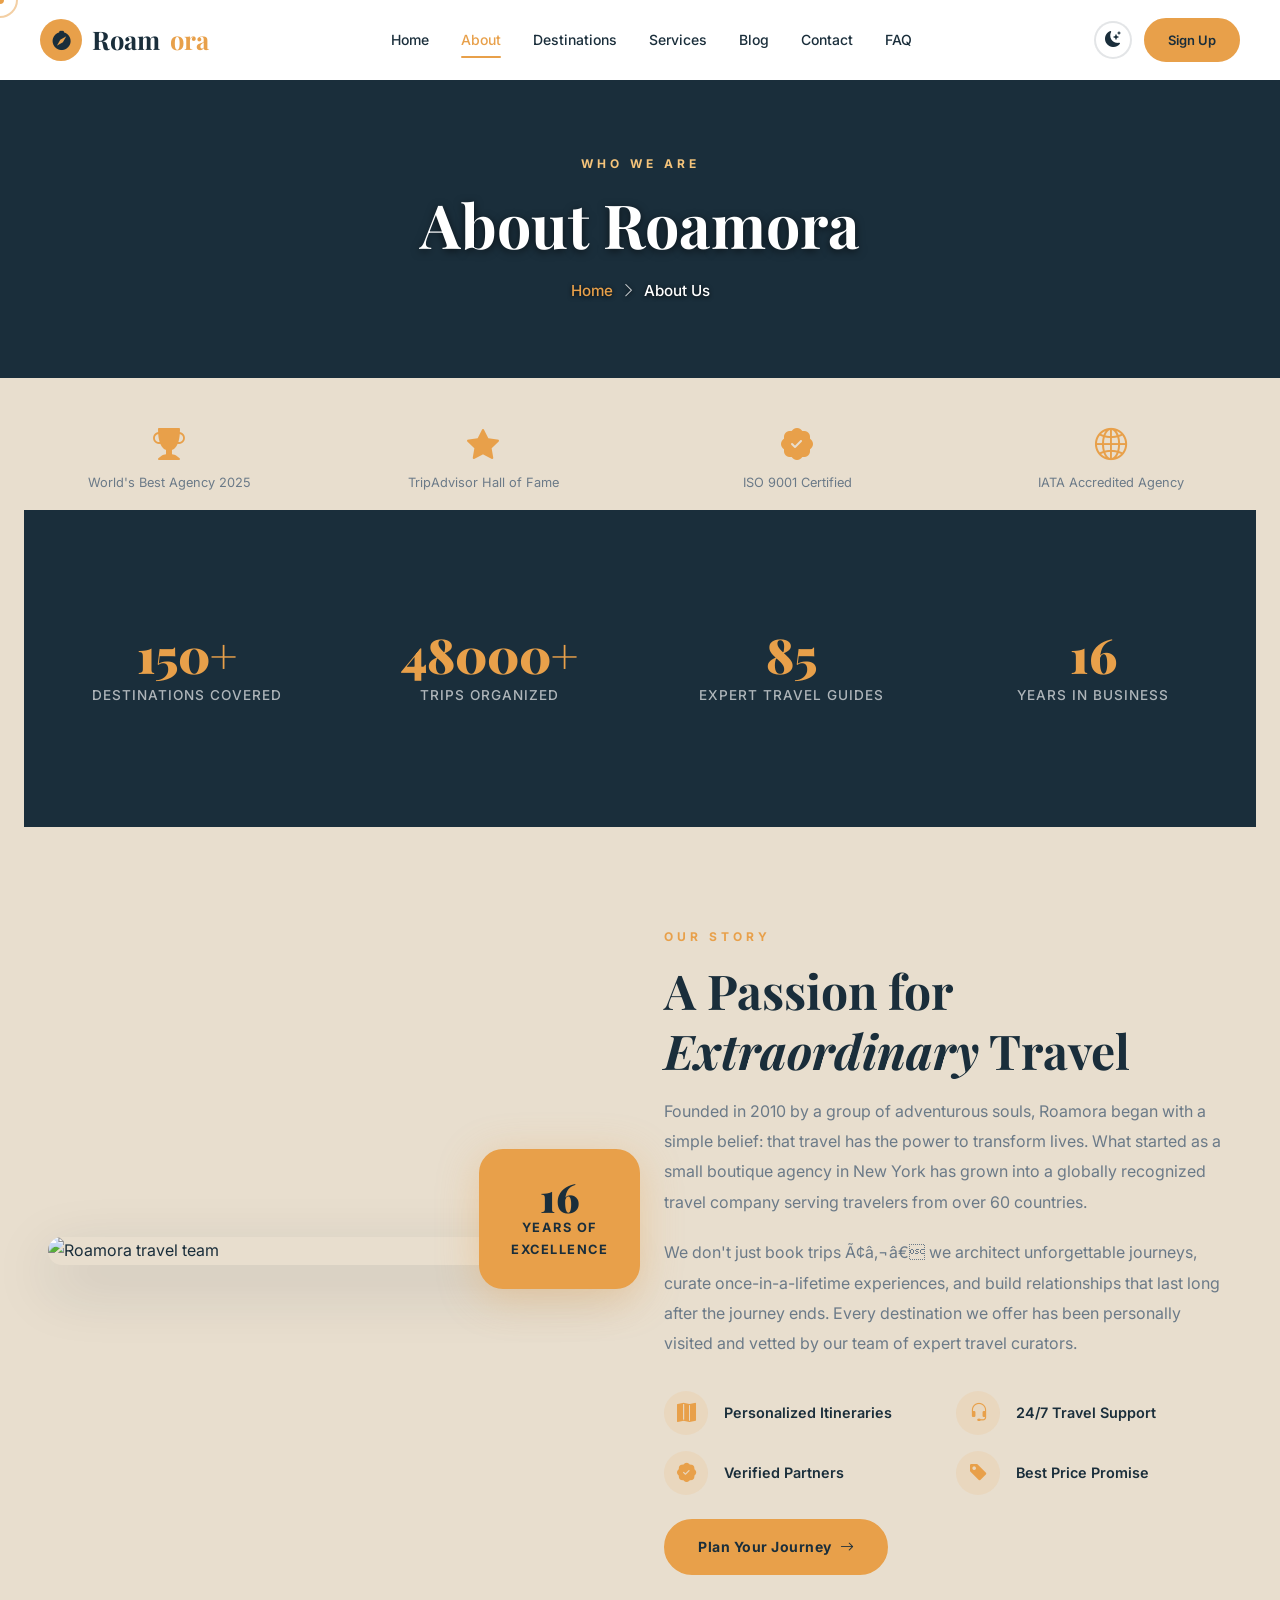
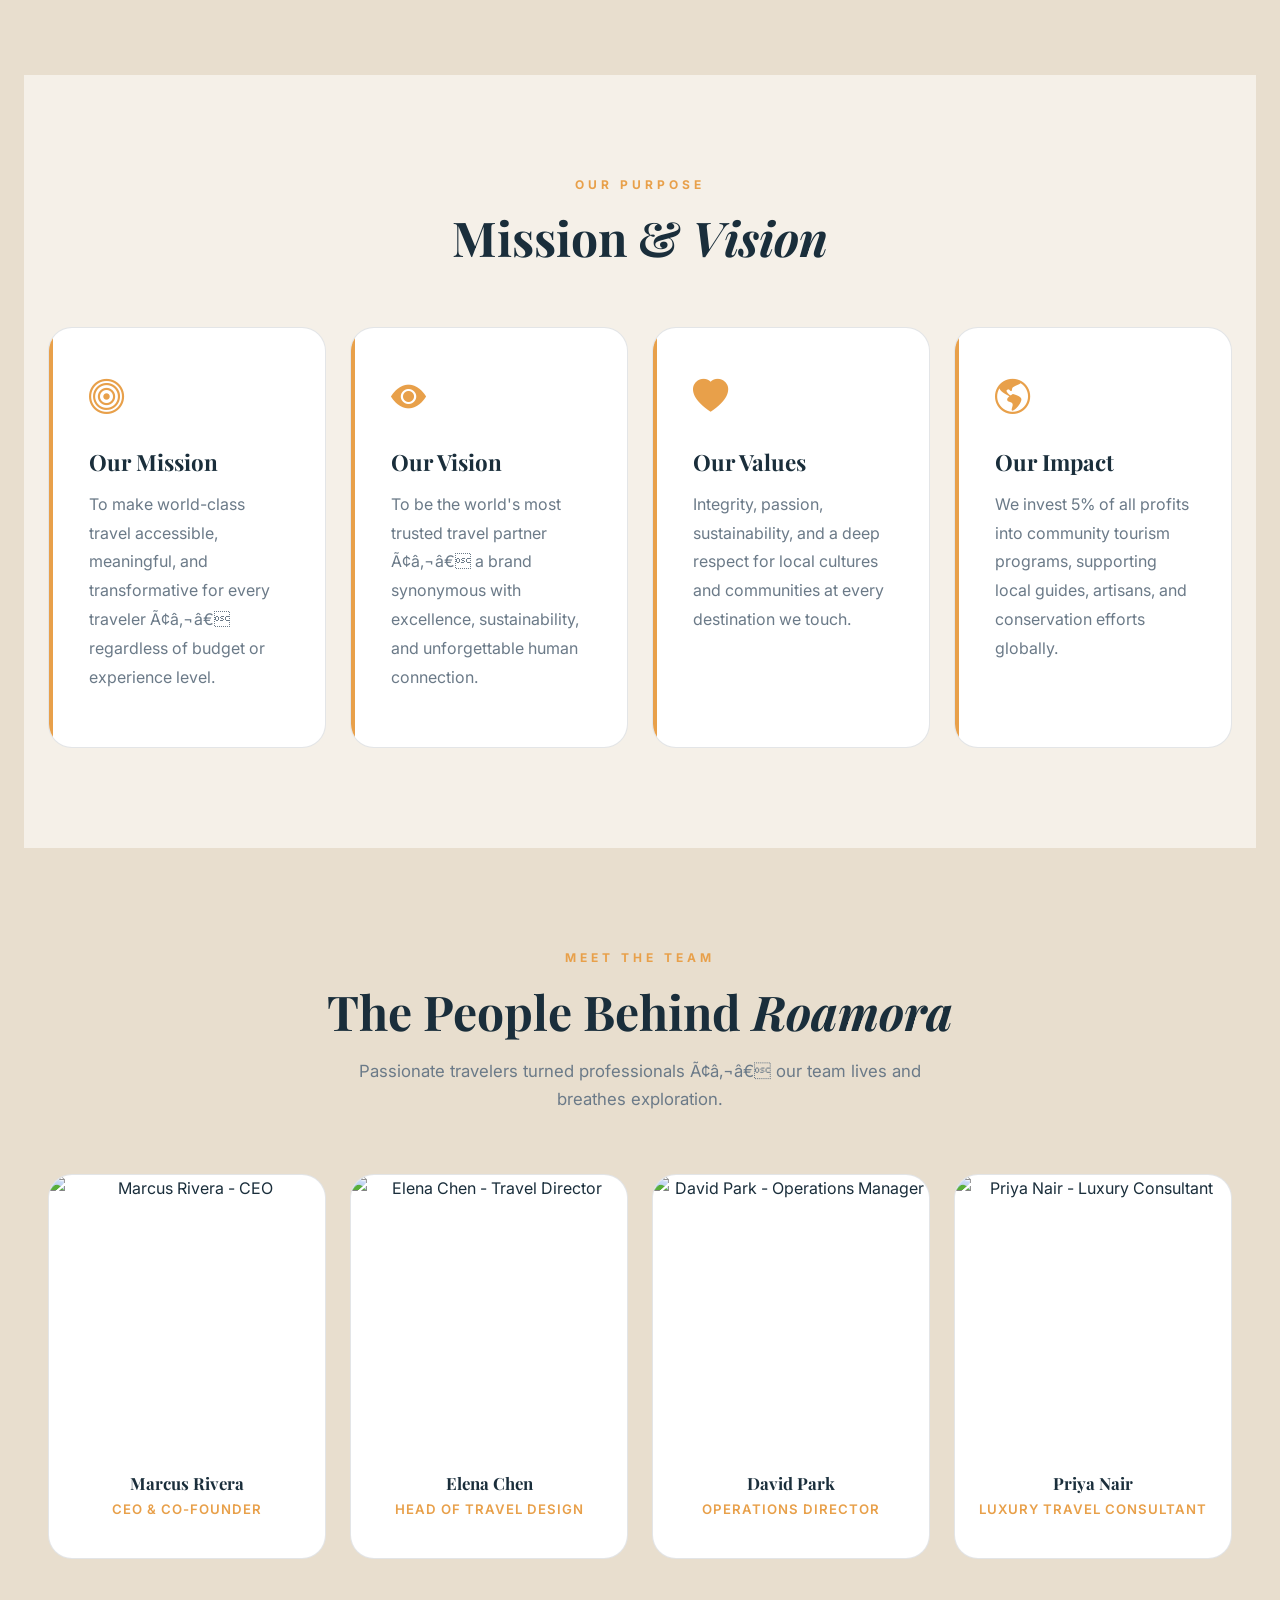
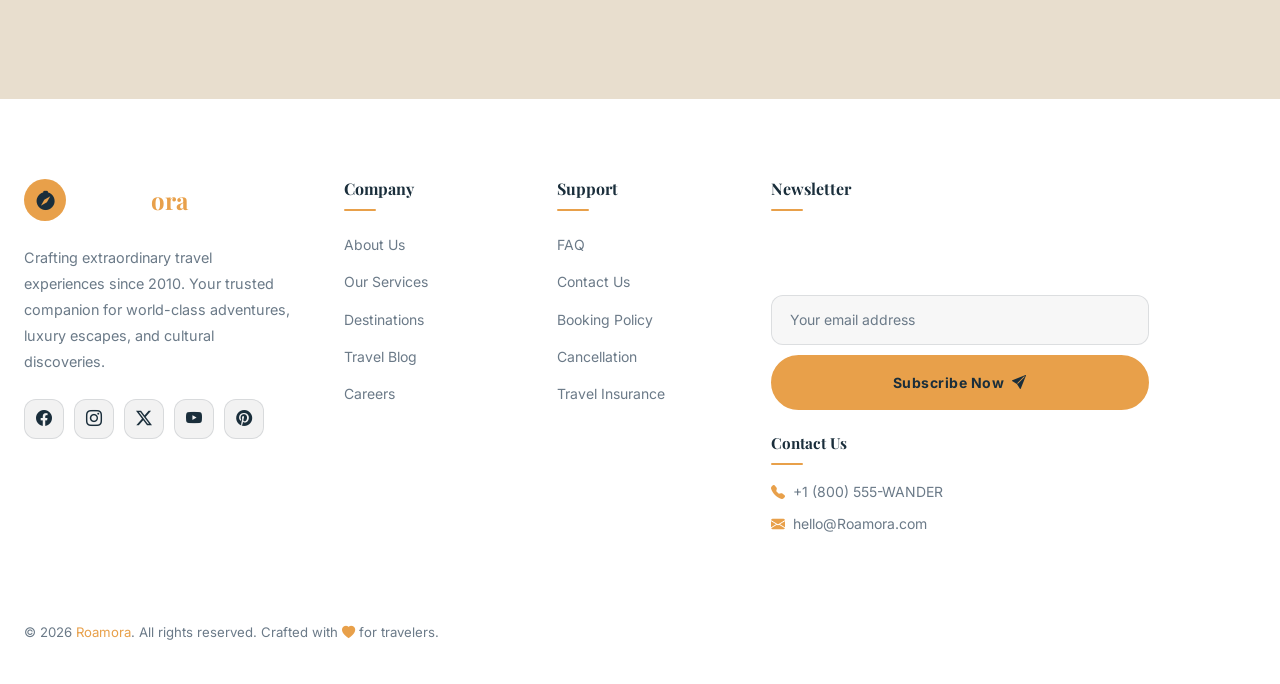
==== commit e7642d21: "Fix garbled text encoding across all HTML files" ====
--- a/about.html
+++ b/about.html
@@ -1,4 +1,4 @@
-<!DOCTYPE html>
+﻿<!DOCTYPE html>
 <html lang="en" data-theme="light">
 <head>
   <link rel="icon" type="image/svg+xml" href="data:image/svg+xml,<svg xmlns='http://www.w3.org/2000/svg' viewBox='0 0 100 100'><text y='.9em' font-size='90'>R</text></svg>">
@@ -359,7 +359,7 @@
   </div>
   <div class="container-xl">
     <div class="footer-bottom">
-      <p class="footer-copyright">Ã‚Â© 2026 <span>Roamora</span>. All rights reserved. Crafted with <i class="bi bi-heart-fill" style="color:var(--primary);"></i> for travelers.</p>
+      <p class="footer-copyright">© 2026 <span>Roamora</span>. All rights reserved. Crafted with <i class="bi bi-heart-fill" style="color:var(--primary);"></i> for travelers.</p>
       <div style="display:flex; gap:16px; font-size:0.8rem; color:rgba(255,255,255,0.4);">
         <a href="#" style="color:rgba(255,255,255,0.4);" onmouseover="this.style.color='var(--primary)'" onmouseout="this.style.color='rgba(255,255,255,0.4)'">Privacy Policy</a>
         <a href="#" style="color:rgba(255,255,255,0.4);" onmouseover="this.style.color='var(--primary)'" onmouseout="this.style.color='rgba(255,255,255,0.4)'">Terms of Service</a>
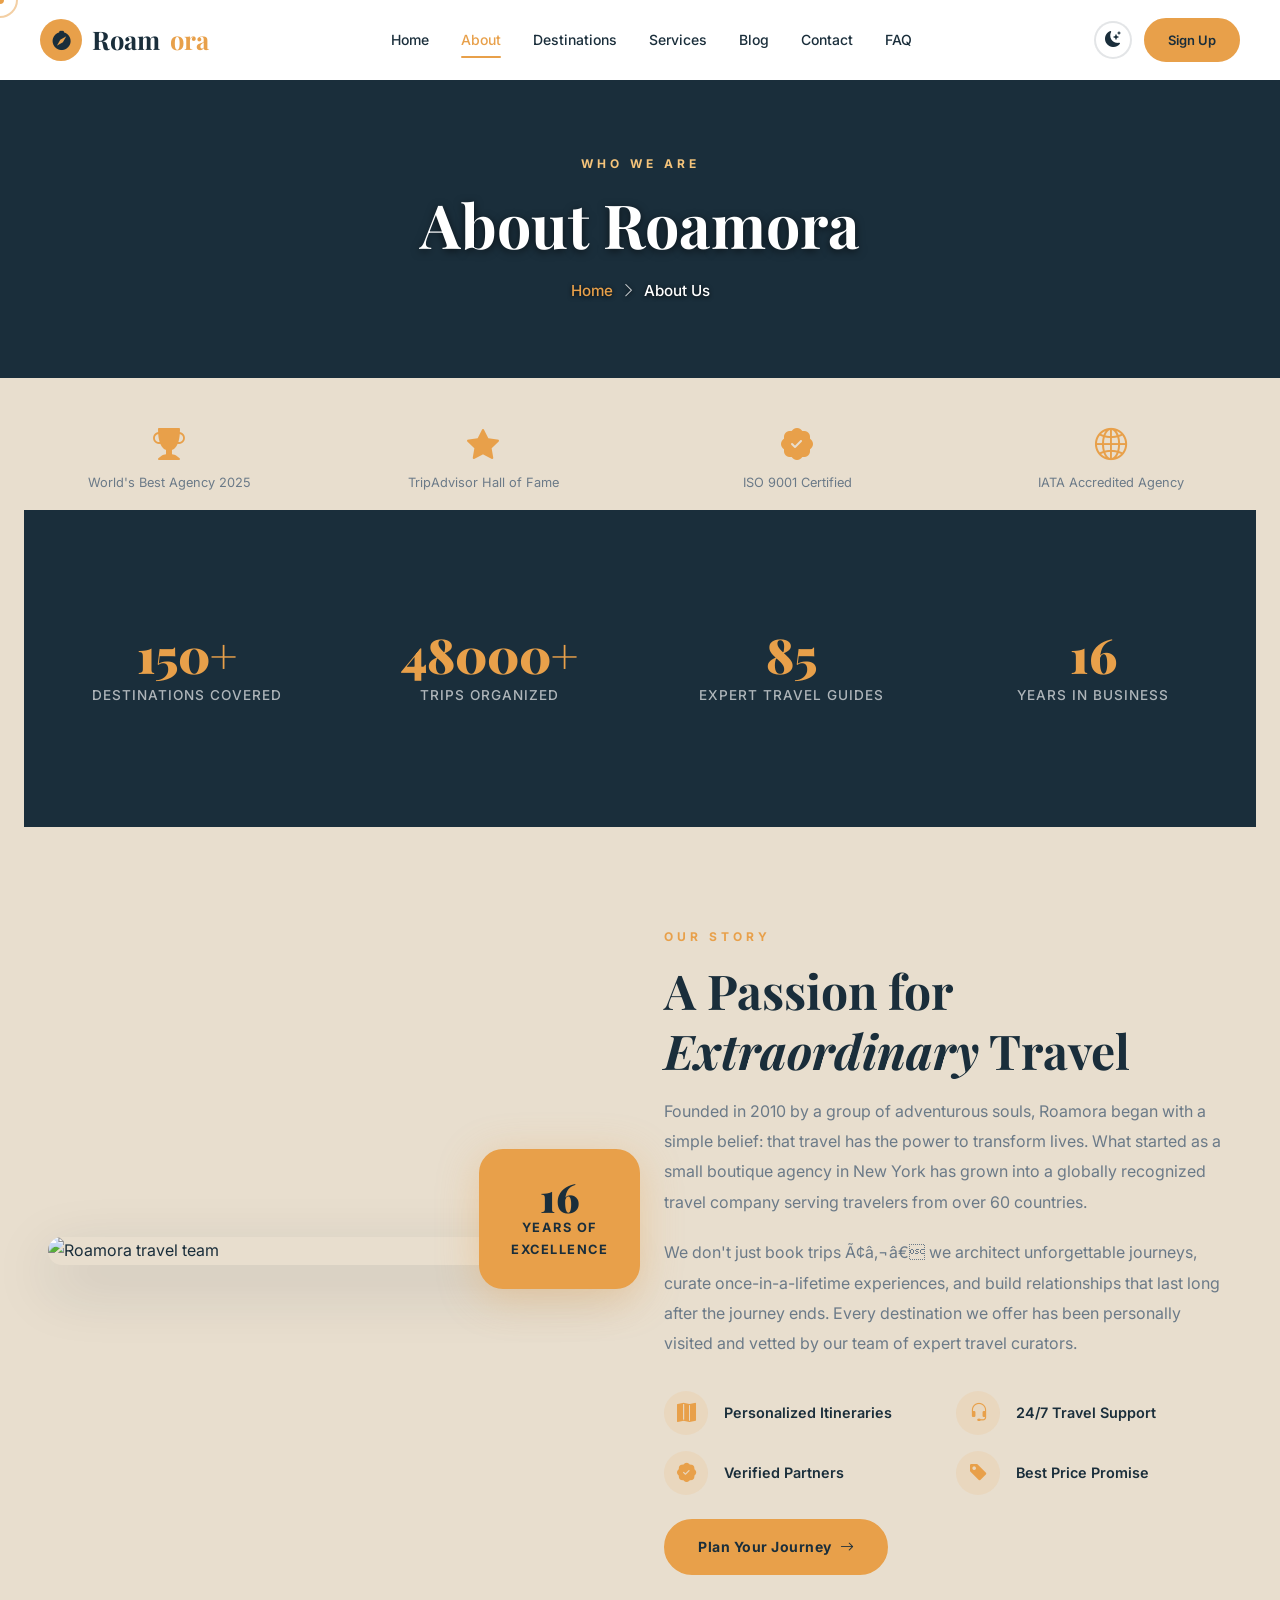
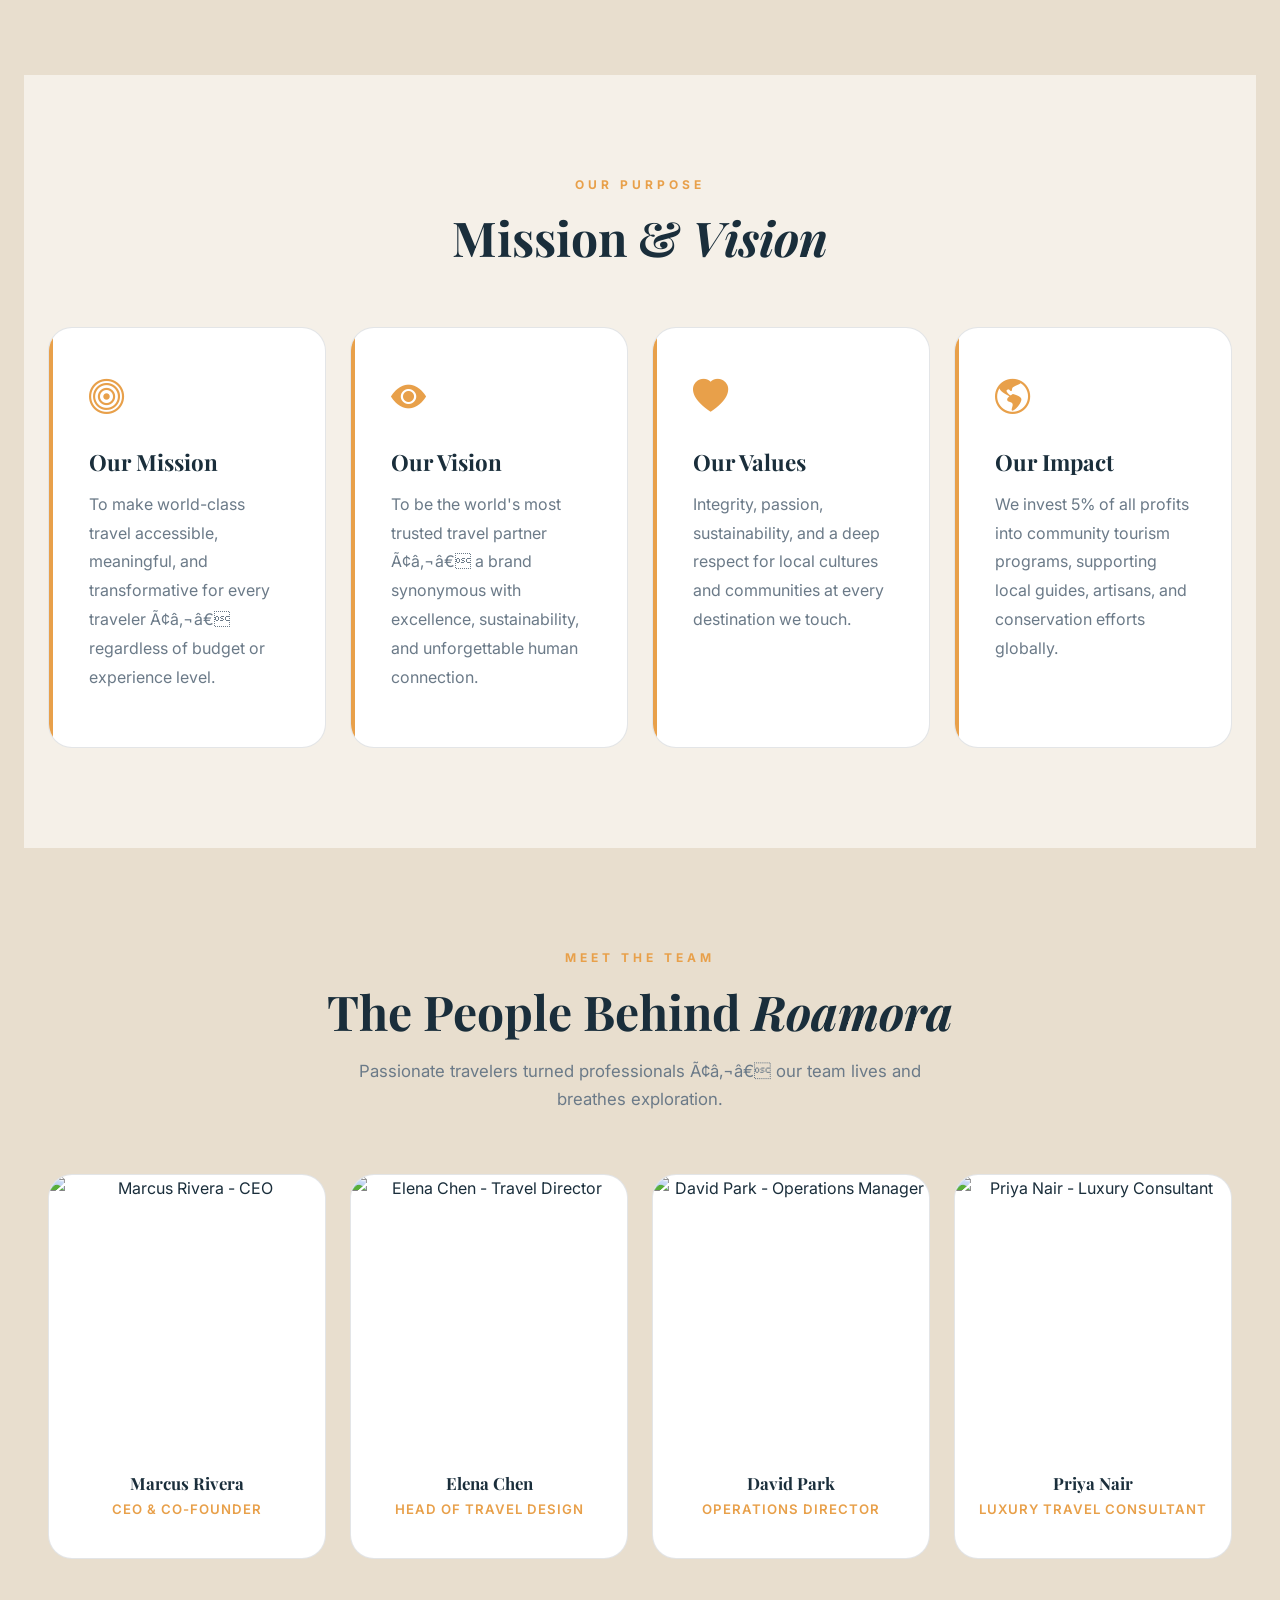
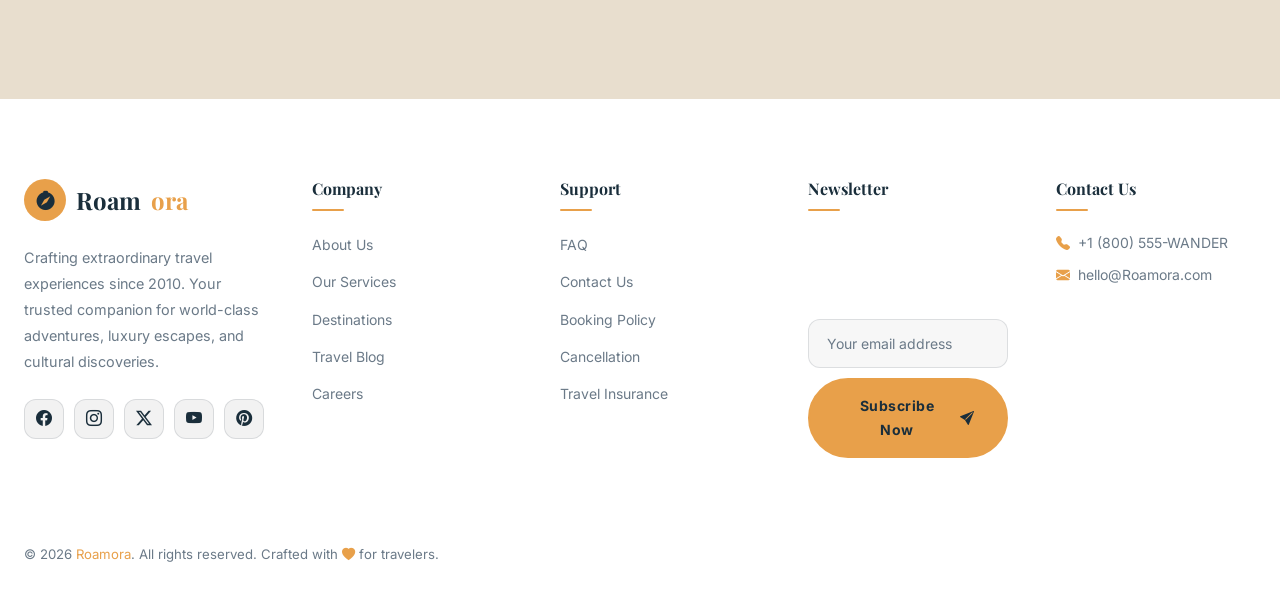
==== commit 4b9020e5: "Fix UI bugs: mobile hero padding, hamburger icon visibility, button sizing, and auth theme button po" ====
--- a/about.html
+++ b/about.html
@@ -1,4 +1,4 @@
-﻿<!DOCTYPE html>
+<!DOCTYPE html>
 <html lang="en" data-theme="light">
 <head>
   <link rel="icon" type="image/svg+xml" href="data:image/svg+xml,<svg xmlns='http://www.w3.org/2000/svg' viewBox='0 0 100 100'><text y='.9em' font-size='90'>R</text></svg>">
@@ -302,8 +302,8 @@
     <div class="container-xl">
       <div class="row g-5">
         <!-- Brand -->
-        <div class="col-lg-3 col-md-6">
-          <div class="nav-logo mb-4" style="color:#fff; font-size:1.5rem;">
+        <div class="col-lg col-md-4 col-12">
+          <div class="nav-logo mb-4" style="font-size:1.5rem;">
             <div class="nav-logo-icon"><i class="bi bi-compass-fill"></i></div>
             Roam<span>ora</span>
           </div>
@@ -317,7 +317,7 @@
           </div>
         </div>
         <!-- Company -->
-        <div class="col-lg-2 col-md-3 col-6">
+        <div class="col-lg col-md-4 col-12">
           <h4 class="footer-heading">Company</h4>
           <ul class="footer-links">
             <li><a href="about.html">About Us</a></li>
@@ -328,7 +328,7 @@
           </ul>
         </div>
         <!-- Support -->
-        <div class="col-lg-2 col-md-3 col-6">
+        <div class="col-lg col-md-4 col-12">
           <h4 class="footer-heading">Support</h4>
           <ul class="footer-links">
             <li><a href="faq.html">FAQ</a></li>
@@ -339,7 +339,7 @@
           </ul>
         </div>
         <!-- Newsletter -->
-        <div class="col-lg-4 col-md-6">
+        <div class="col-lg col-md-6 col-12">
           <h4 class="footer-heading">Newsletter</h4>
           <p style="color:rgba(255,255,255,0.55); font-size:0.875rem; margin-bottom:16px; line-height:1.7;">Subscribe to get exclusive deals and travel inspiration every week.</p>
           <form data-validate aria-label="Footer newsletter form">
@@ -348,7 +348,10 @@
               <span>Subscribe Now</span><i class="bi bi-send-fill"></i>
             </button>
           </form>
-          <h4 class="footer-heading mt-4" style="margin-bottom: 15px; font-size: 0.95rem;">Contact Us</h4>
+        </div>
+        <!-- Contact Us -->
+        <div class="col-lg col-md-6 col-12">
+          <h4 class="footer-heading">Contact Us</h4>
           <div style="color:var(--text-muted); font-size:0.875rem;">
             <div class="d-flex align-items-center gap-2 mb-2"><i class="bi bi-telephone-fill" style="color:var(--primary);"></i> +1 (800) 555-WANDER</div>
             <div class="d-flex align-items-center gap-2"><i class="bi bi-envelope-fill" style="color:var(--primary);"></i> hello@Roamora.com</div>
--- a/assets/css/style.css
+++ b/assets/css/style.css
@@ -173,7 +173,7 @@
   display: inline-flex;
   align-items: center;
   gap: 8px;
-  padding: 13px 32px;
+  padding: 14px 32px;
   background: transparent;
   color: var(--primary);
   border: 2px solid var(--primary);
@@ -363,6 +363,8 @@
   gap: 5px;
   cursor: pointer;
   padding: 4px;
+  background: transparent;
+  border: none;
 }
 .mobile-menu-btn span {
   display: block;
@@ -408,7 +410,7 @@
   background: rgba(255,255,255,0.1);
   border: none;
   border-radius: 50%;
-  color: var(--white);
+  color: #ffffff;
   cursor: pointer;
   display: flex;
   align-items: center;
@@ -440,7 +442,7 @@
   padding-left: 20px;
 }
 .offcanvas-buttons { margin-top: 32px; display: flex; flex-direction: column; gap: 12px; }
-.offcanvas-buttons .btn-nav-login,
+.offcanvas-buttons .btn-nav-login { display: none !important; }
 .offcanvas-buttons .btn-nav-signup { width: 100%; text-align: center; justify-content: center; display: flex; }
 
 /* â”€â”€ Page Header (inner pages) â”€â”€ */
@@ -625,6 +627,10 @@
   flex-wrap: wrap;
   animation: fadeSlideUp 0.8s ease 0.8s both;
 }
+.hero-actions a {
+  min-width: 240px;
+  justify-content: center;
+}
 
 .hero-scroll {
   position: absolute;
@@ -831,7 +837,7 @@
   font-family: var(--font-head);
   font-size: 1.5rem;
   font-weight: 700;
-  color: var(--white);
+  color: #ffffff;
   margin-bottom: 6px;
 }
 .dest-card-meta {
@@ -1998,6 +2004,8 @@
   .auth-page { grid-template-columns: 1fr; }
   .auth-image { display: none; }
   .auth-form-side { min-height: 100vh; }
+  .hero { align-items: flex-start; }
+  .hero-content { padding-top: 60px; padding-bottom: 60px; }
   .hero-search { flex-direction: column; align-items: stretch; }
   .hero-scroll { display: none; }
 }
@@ -2010,7 +2018,7 @@
   .section-header { margin-bottom: 40px; }
   .footer-top { padding: 60px 0 40px; }
   .contact-form { padding: 32px 24px; }
-  .hero-actions { flex-direction: column; align-items: flex-start; }
+  .hero-actions { flex-direction: column; align-items: stretch; }
 }
 
 @media (max-width: 575px) {
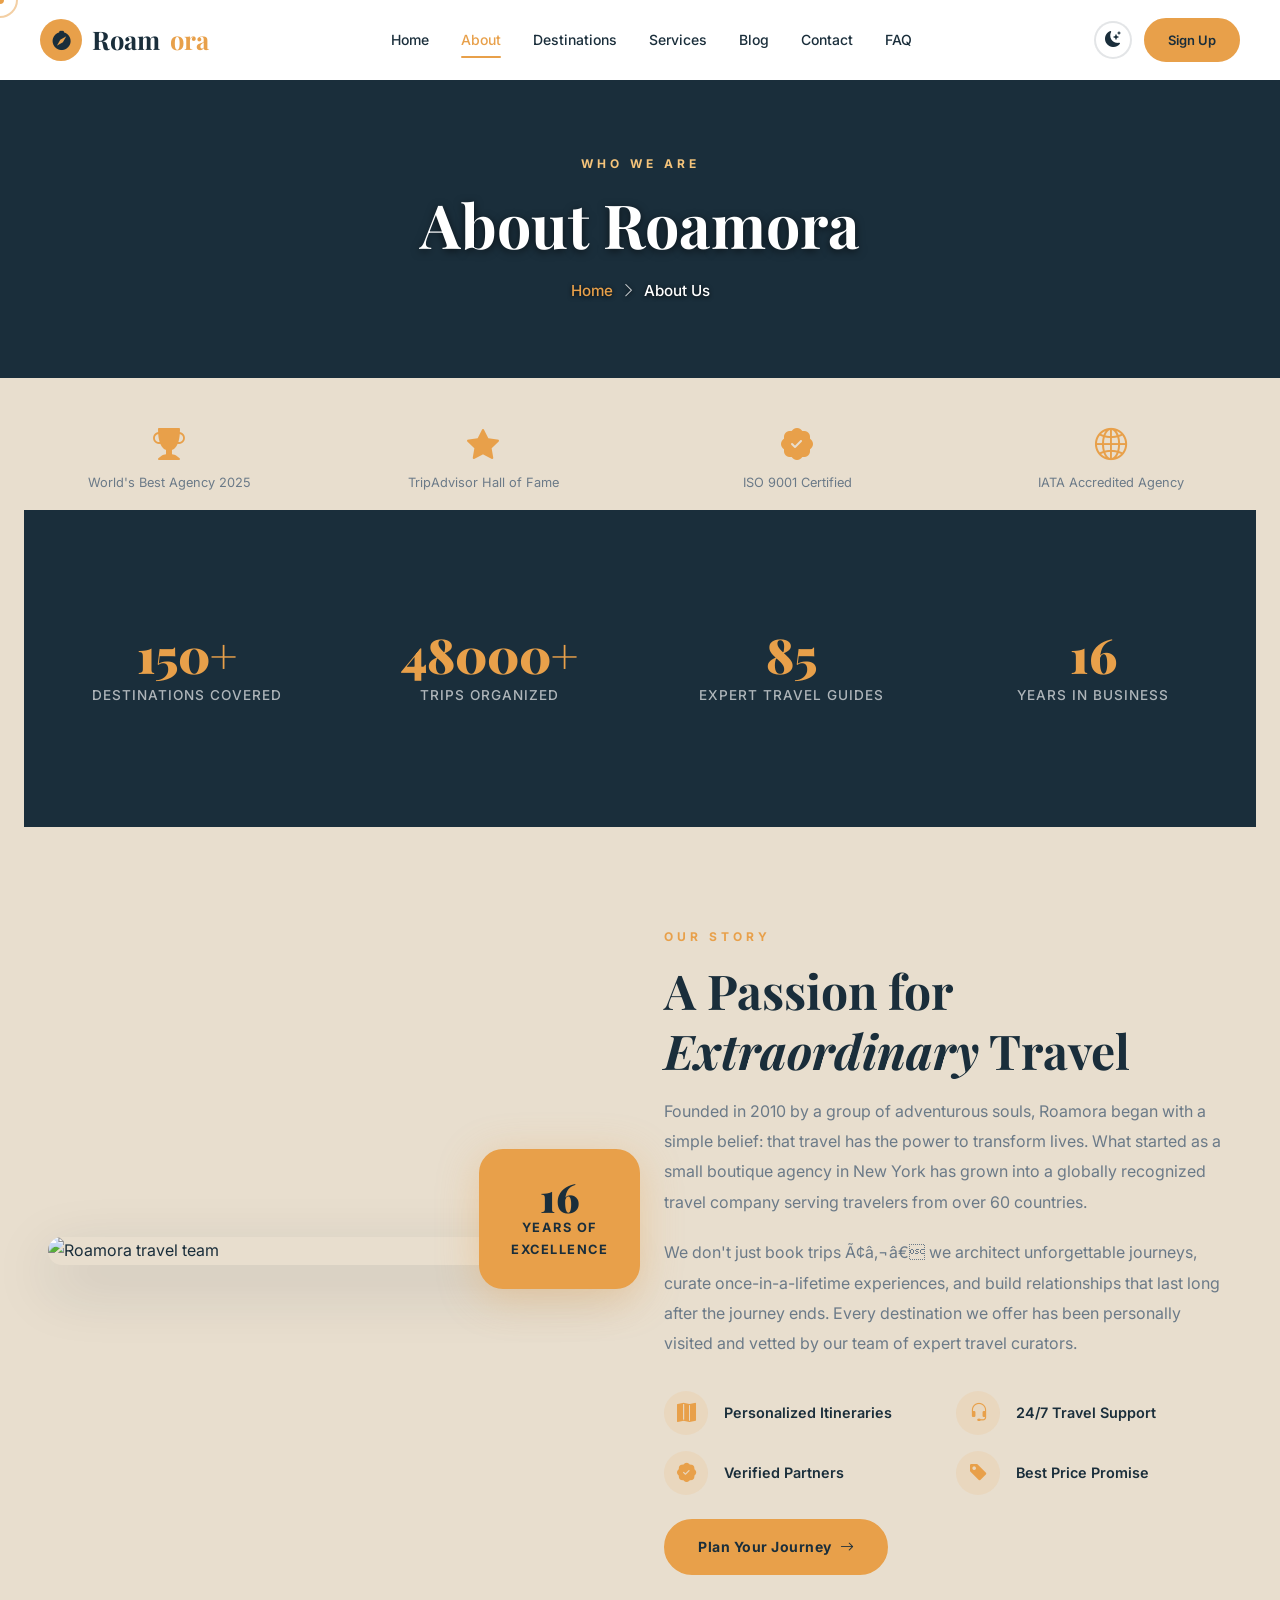
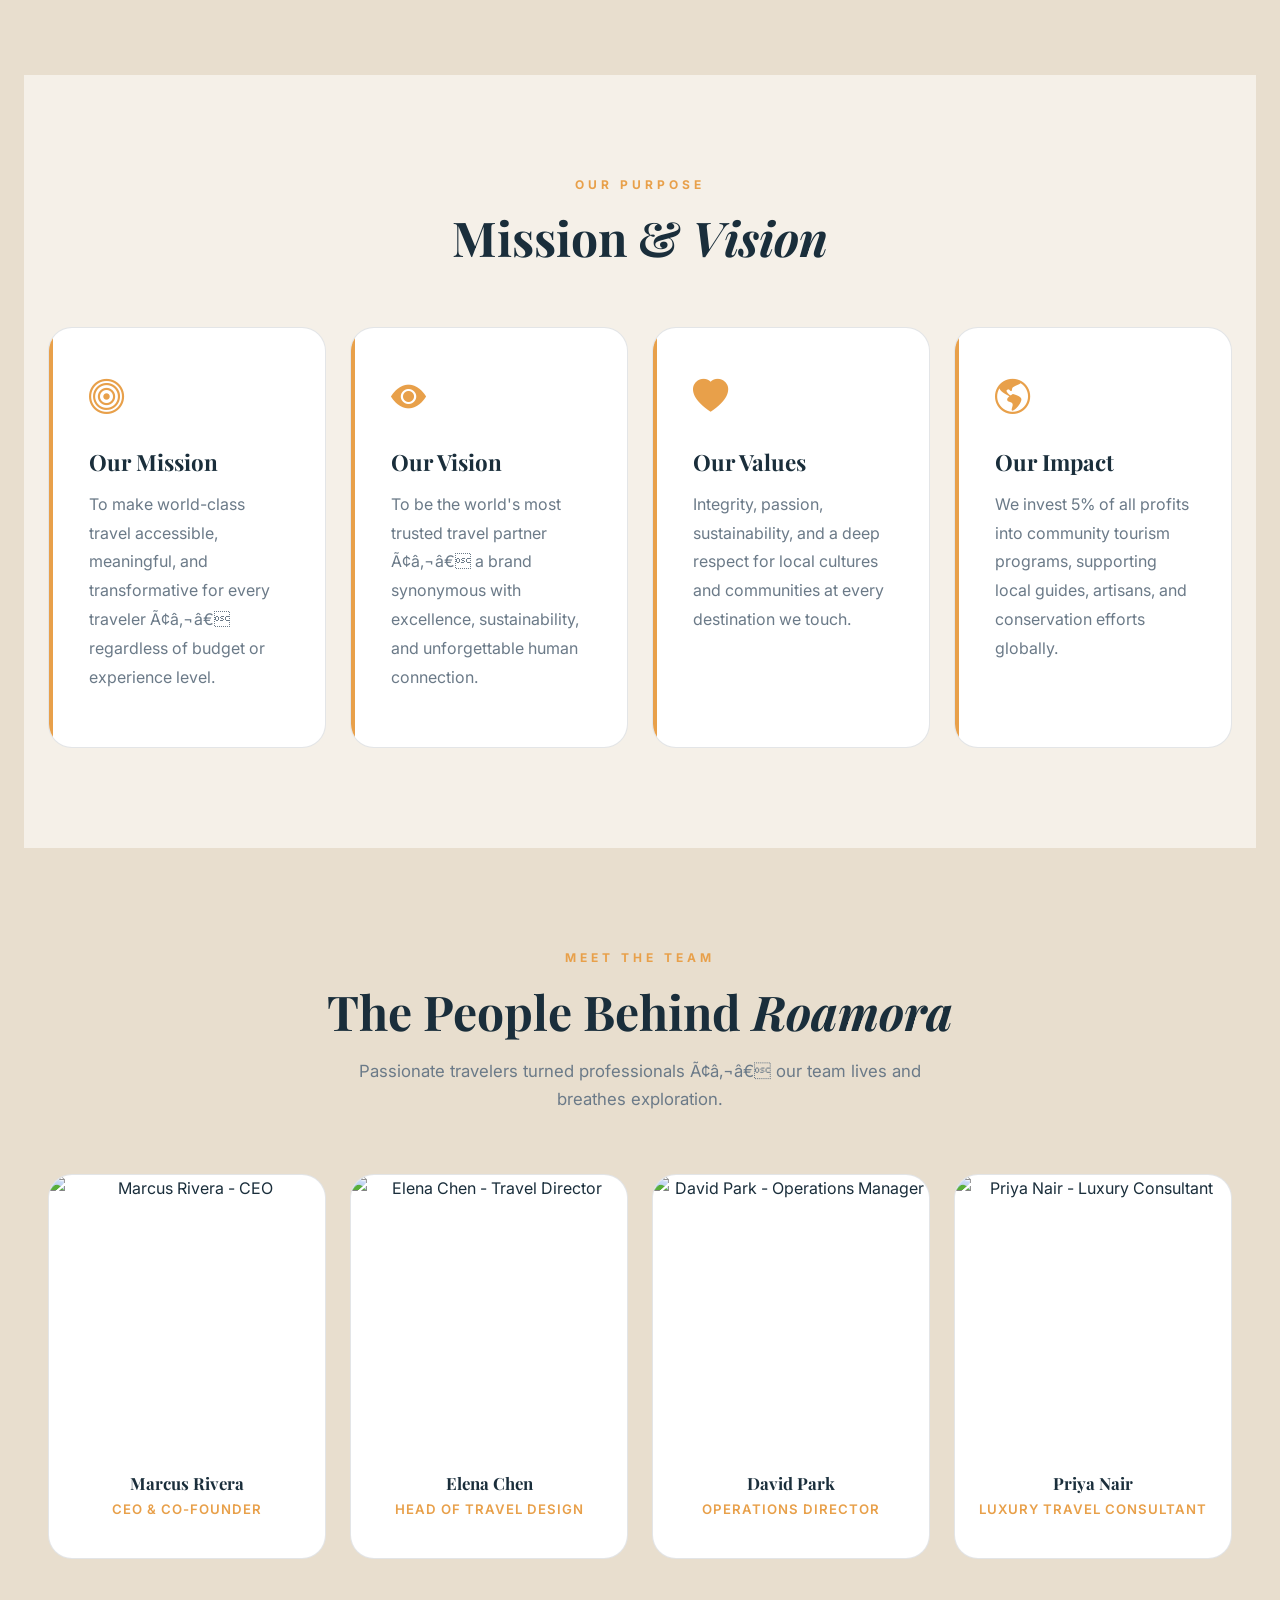
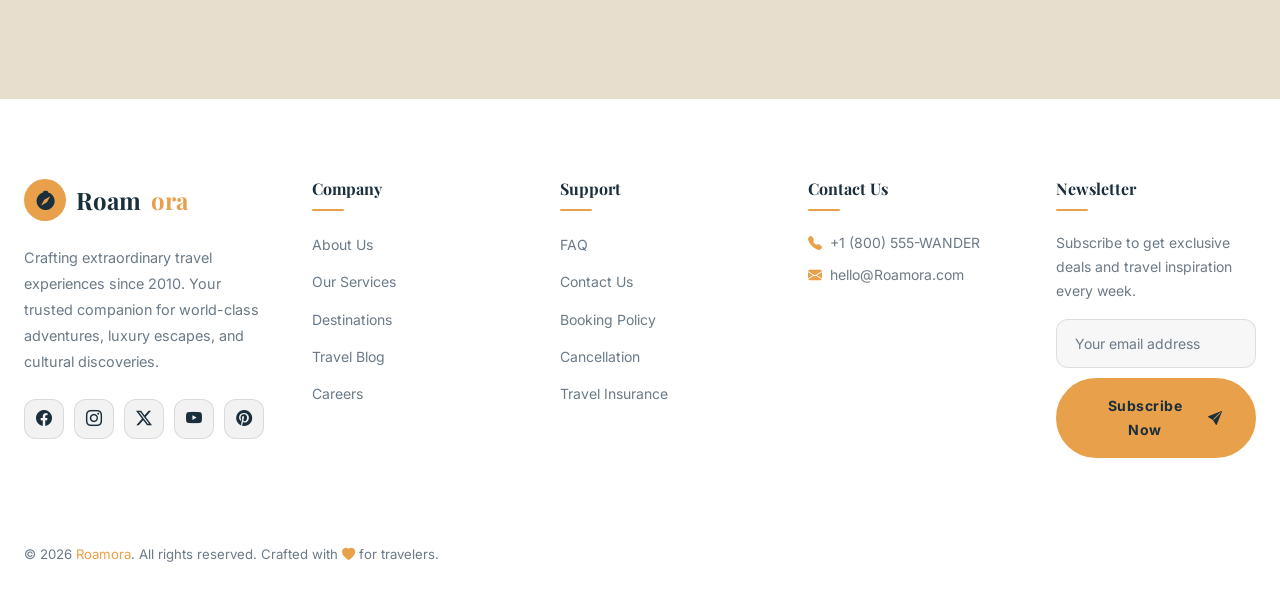
==== commit e71e9fc0: "Swap footer sections and fix newsletter text visibility" ====
--- a/about.html
+++ b/about.html
@@ -338,10 +338,18 @@
             <li><a href="#">Travel Insurance</a></li>
           </ul>
         </div>
+        <!-- Contact Us -->
+        <div class="col-lg col-md-6 col-12">
+          <h4 class="footer-heading">Contact Us</h4>
+          <div style="color:var(--text-muted); font-size:0.875rem;">
+            <div class="d-flex align-items-center gap-2 mb-2"><i class="bi bi-telephone-fill" style="color:var(--primary);"></i> +1 (800) 555-WANDER</div>
+            <div class="d-flex align-items-center gap-2"><i class="bi bi-envelope-fill" style="color:var(--primary);"></i> hello@Roamora.com</div>
+          </div>
+        </div>
         <!-- Newsletter -->
         <div class="col-lg col-md-6 col-12">
           <h4 class="footer-heading">Newsletter</h4>
-          <p style="color:rgba(255,255,255,0.55); font-size:0.875rem; margin-bottom:16px; line-height:1.7;">Subscribe to get exclusive deals and travel inspiration every week.</p>
+          <p style="color:var(--text-muted); font-size:0.875rem; margin-bottom:16px; line-height:1.7;">Subscribe to get exclusive deals and travel inspiration every week.</p>
           <form data-validate aria-label="Footer newsletter form">
             <input type="email" class="footer-newsletter-input" placeholder="Your email address" required aria-label="Email for newsletter">
             <button type="submit" class="btn-primary-custom w-100 justify-content-center">
@@ -349,14 +357,6 @@
             </button>
           </form>
         </div>
-        <!-- Contact Us -->
-        <div class="col-lg col-md-6 col-12">
-          <h4 class="footer-heading">Contact Us</h4>
-          <div style="color:var(--text-muted); font-size:0.875rem;">
-            <div class="d-flex align-items-center gap-2 mb-2"><i class="bi bi-telephone-fill" style="color:var(--primary);"></i> +1 (800) 555-WANDER</div>
-            <div class="d-flex align-items-center gap-2"><i class="bi bi-envelope-fill" style="color:var(--primary);"></i> hello@Roamora.com</div>
-          </div>
-        </div>
       </div>
     </div>
   </div>
